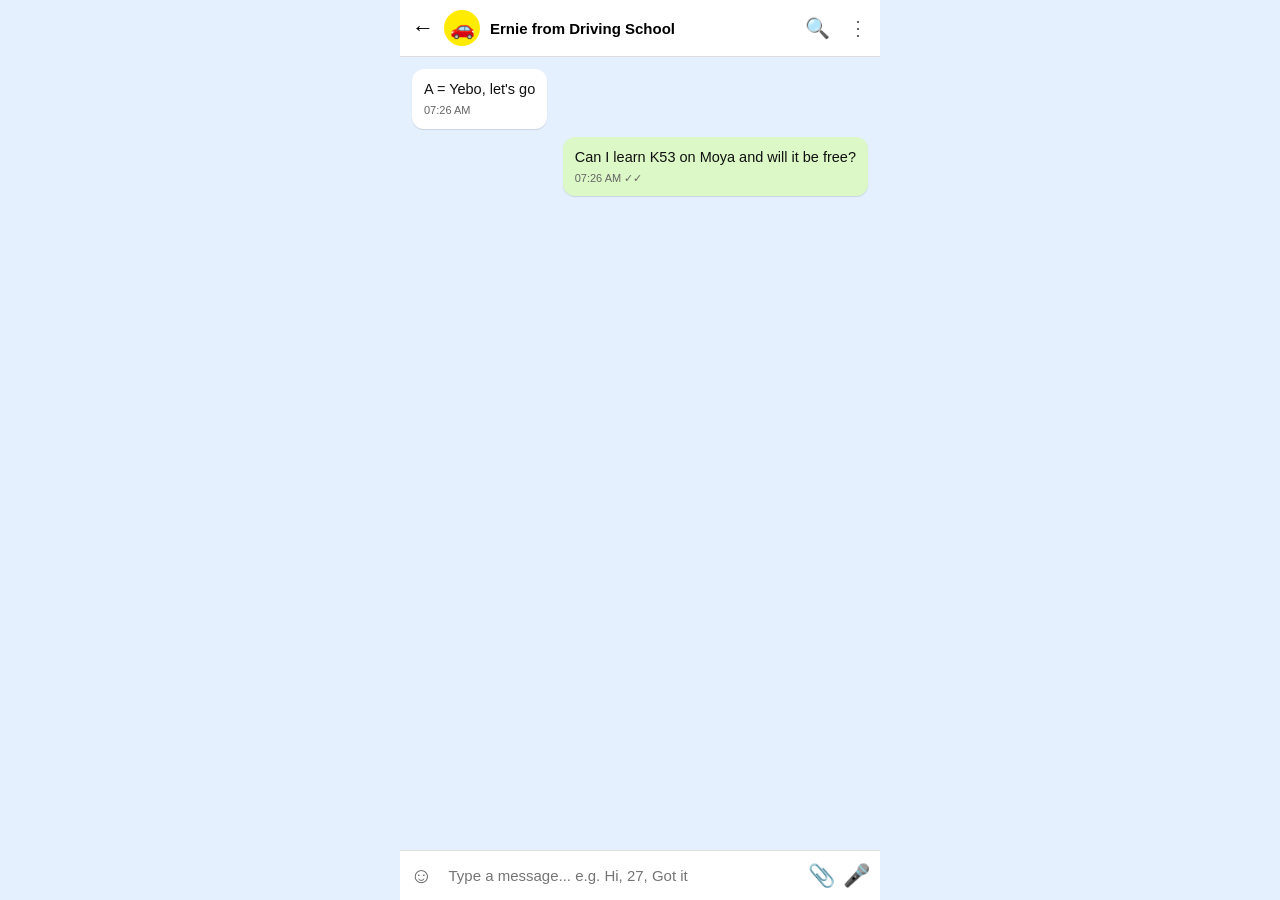
==== index.html @ 15e6f527 "FULL customer experience: Hi->Yebo->Q27 difficult->SVG animation->DIY sarcasm->Got it flow" ====
<!DOCTYPE html>
<html lang="en">
<head>
<meta charset="UTF-8">
<meta name="viewport" content="width=device-width, initial-scale=1.0">
<title>Ernie from Driving School - Moya Datafree</title>
<style>
*{margin:0;padding:0;box-sizing:border-box;font-family:-apple-system,Roboto,Helvetica,Arial;}
body{background:#E5F0FF;max-width:480px;margin:0 auto;height:100vh;display:flex;flex-direction:column;overflow:hidden;}
#top{background:white;padding:10px 12px;display:flex;align-items:center;gap:10px;border-bottom:1px solid #ddd;flex-shrink:0;}
#top .back{font-size:22px;}#top .ava{width:36px;height:36px;background:#FFEB00;border-radius:50%;display:flex;align-items:center;justify-content:center;font-size:20px;}
#top h2{flex:1;font-size:15px;white-space:nowrap;overflow:hidden;text-overflow:ellipsis;}#top .ic{font-size:20px;color:#666;margin-left:8px;}
#chat{flex:1;overflow-y:auto;padding:12px;background:#E5F0FF;display:flex;flex-direction:column;gap:8px;}
.bub{background:white;padding:10px 12px;border-radius:12px;max-width:85%;font-size:14.5px;line-height:1.4;box-shadow:0 1px 1px rgba(0,0,0,0.12);color:#111;align-self:flex-start;animation:pop .25s ease;}
.bub.me{background:#DCF8C6;align-self:flex-end;}
.bub .time{font-size:11px;color:#666;margin-top:4px;display:block;}
.svg-box{background:#fff;border:2px solid #111;border-radius:10px;padding:10px;margin:8px 0;}
.hl{background:#FFEB00;padding:2px 6px;border-radius:4px;font-weight:900;display:inline-block;margin:2px 0;}
.sarc{font-style:italic;color:#555;background:#FFF8E1;padding:6px 8px;border-left:3px solid #FFEB00;margin:6px 0;border-radius:0 8px 8px 0;}
.btns{display:flex;flex-wrap:wrap;gap:6px;margin-top:8px;}
.btns button{background:#111;color:#FFEB00;border:none;padding:8px 14px;border-radius:18px;font-size:13px;font-weight:700;cursor:pointer;}
#inputBar{background:white;padding:8px 10px;display:flex;align-items:center;gap:8px;border-top:1px solid #ddd;flex-shrink:0;}
#inputBar input{flex:1;border:none;outline:none;font-size:15px;padding:8px;background:transparent;}
.icon{font-size:22px;color:#666;cursor:pointer;}
@keyframes pop{0%{transform:scale(.9) translateY(10px);opacity:0}100%{transform:scale(1) translateY(0);opacity:1}}
@keyframes draw{to{stroke-dashoffset:0}}
.path-draw{stroke-dasharray:1000;stroke-dashoffset:1000;animation:draw 1.2s ease forwards;}
</style>
</head>
<body>
<div id="top"><span class="back">←</span><div class="ava">🚗</div><h2>Ernie from Driving School</h2><span class="ic">🔍</span><span class="ic">⋮</span></div>
<div id="chat"></div>
<div id="inputBar"><span class="icon">☺</span><input id="inp" placeholder="Type a message... e.g. Hi, 27, Got it"><span class="icon">📎</span><span class="icon">🎤</span></div>
<script>
const chat=document.getElementById('chat');const inp=document.getElementById('inp');
const STORIES={
"27":{title:"Q27: Solid Yellow Line - No Parking",q:"The solid yellow line on the edge means? A) You can park to buy vetkoek B) No stopping, no parking",diy:"Tie a yellow shoelace to your door handle. Every time you touch door, say 'Yellow = No park, keep clear'",why:"City paints yellow where they DON'T want your car blocking ambulance or taxi.",sarc:"No, you can't park on yellow line 'just for 2 minutes' to buy airtime. The line doesn't care about your 2 minutes. It cares about the ambulance that can't pass.",svg:`<svg viewBox="0 0 300 80"><rect width="300" height="80" fill="#333"/><rect x="0" y="60" width="300" height="6" fill="#FFEB00" class="path-draw" stroke="#FFEB00" stroke-width="6"/><text x="10" y="25" fill="white" font-size="12" font-weight="bold">ROAD - Yellow line = NO PARK</text><g><rect x="200" y="20" width="60" height="30" rx="6" fill="#FF4444"/><text x="210" y="38" fill="white" font-size="10">NO!</text></g></svg>`},
"45":{title:"Q45: Stop Sign - 8 Sides",q:"How many sides does a Stop sign have? Learners always forget.",diy:"Cut 8-sided octagon from cardboard. Write STOP. Put on wall. Count sides every morning: 1-2-3-4-5-6-7-8",why:"8 sides so even if sign is covered in mud, you can count sides and know it's STOP.",sarc:"Yes, your cousin says Stop sign is just 'suggestion'. Your cousin also failed 3 times. Don't listen to cousin.",svg:`<svg viewBox="0 0 200 120"><polygon points="100,10 150,30 150,80 100,100 50,80 50,30" fill="#FF0000" stroke="black" stroke-width="3" class="path-draw"/><text x="100" y="65" text-anchor="middle" fill="white" font-weight="900" font-size="22">STOP</text><text x="100" y="115" text-anchor="middle" font-size="10">8 sides - count them!</text></svg>`},
"10":{title:"Q10: Robot Colours",q:"Robot shows Red + Yellow together, what you do?",diy:"Use 3 cups: red cup, yellow cup, green cup. Red=Stop, Red+Yellow=Ready, Green=Go.",why:"Red+Yellow is like taxi driver saying 'Sharp, I'm about to go!' You get ready, but you don't move yet.",sarc:"No, Red+Yellow does not mean 'rev engine and check phone'. It means get ready, clutch in. Phone can wait.",svg:`<svg viewBox="0 0 180 100"><rect x="60" width="60" height="100" rx="10" fill="#222"/><circle cx="90" cy="25" r="12" fill="#FF0000"/><circle cx="90" cy="50" r="12" fill="#FFEB00" stroke="#fff" stroke-width="2" class="path-draw"/><circle cx="90" cy="75" r="12" fill="#333"/></svg>`}
};
let state="greet";
function add(text,me=false){
  const d=document.createElement('div');d.className='bub'+(me?' me':'');
  const t=new Date().toLocaleTimeString([],{hour:'2-digit',minute:'2-digit'});
  d.innerHTML=text+`<span class="time">${t}${me?' ✓✓':''}</span>`;chat.appendChild(d);chat.scrollTop=chat.scrollHeight;return d;
}
function addStory(id){
  const s=STORIES[id]||STORIES["27"];
  add(`<strong>${s.title}</strong><div class="svg-box">${s.svg}</div><span class="hl">${s.q}</span>`);
  setTimeout(()=>{ add(`DIY 0 cost:<br><strong>${s.diy}</strong><div class="sarc">😏 ${s.sarc}</div>Why: ${s.why}<div class="btns"><button onclick="userSend('Got it')">Got it, I made it</button><button onclick="userSend('27')">Show again</button><button onclick="userSend('8')">Next question</button></div>`); },800);
}
function botReply(msg){
  const m=msg.toLowerCase();
  if(state==="greet"||["hi","molweni","dumela","hey","a","yebo","hello"].includes(m.trim())){
    add(`A = Yebo, let's go`);setTimeout(()=>{ add(`Let's talk about K53. ❤️<br>You asked if you can learn K53 on Moya and will it be free?<br><br><strong>Yes, 100% free. 0KB. No data.</strong><br>Moya pays, not you.`); },600);
    setTimeout(()=>{ add(`What would you like to use Ernie's Driving for?<br><br><strong>1 = Load shedding? No, K53 Colours</strong><br><strong>2 = Sport? No, Road Signs</strong><br><strong>3 = News? No, Rules of Road</strong><br><strong>4 = Games? Yes - Learn by DIY</strong><br><strong>5 = Jobs? Yes - Pass & get job</strong><br><strong>6 = Health? Safe driving</strong><br><strong>7 = Shopping? Buy rope R2</strong><br><strong>8 = Education - Full K53</strong><br><br>Type number e.g. <span class="hl">8</span> or <span class="hl">27</span>`); state="menu"; },1200);return;
  }
  if(m.includes("8")||m.includes("education")){ add(`Sharp! Full K53 - 68 Qs.<br>Let's start with the one that fails most people...`);setTimeout(()=>addStory("27"),800);return; }
  if(m.includes("27")||m.includes("yellow")){ addStory("27"); return; }
  if(m.includes("45")||m.includes("stop")){ addStory("45"); return; }
  if(m.includes("10")||m.includes("robot")){ addStory("10"); return; }
  if(m.includes("got")||m.includes("made")||m.includes("sharp")||m.includes("done")){ add(`<strong>Nice! Touch it now and say loud:</strong><br>"Yellow = No Park"<br><br>You just built memory muscle. In exam, you'll see yellow line and your hand remembers door handle.<br><br>Want to be clever? Type <span class="hl">45</span> for Stop sign or <span class="hl">10</span> for Robot.<div class="btns"><button onclick="userSend('45')">Q45 Stop</button><button onclick="userSend('10')">Q10 Robot</button><button onclick="userSend('8')">Menu</button></div>`); return; }
  if(/\\d+/.test(m)){ const num=m.match(/\\d+/)[0]; if(STORIES[num]){ addStory(num); } else { addStory("27"); } } else { add(`I didn't catch that. Type:<br><span class="hl">Hi</span> to start<br><span class="hl">8</span> for full menu<br><span class="hl">27</span> for Yellow line (hardest)<br><span class="hl">Got it</span> when you made DIY`); }
}
function userSend(text){ if(!text) return; add(text,true); inp.value=""; setTimeout(()=>botReply(text),400); }
inp.addEventListener('keydown', e=>{ if(e.key==='Enter'){ const v=inp.value.trim(); if(v){ userSend(v); } } });
window.onload=()=>{ setTimeout(()=>{ add(`A = Yebo, let's go`); },300); setTimeout(()=>{ add(`Can I learn K53 on Moya and will it be free?`,true); },800); setTimeout(()=>{ botReply("hi"); },1300); };
</script>
</body>
</html>
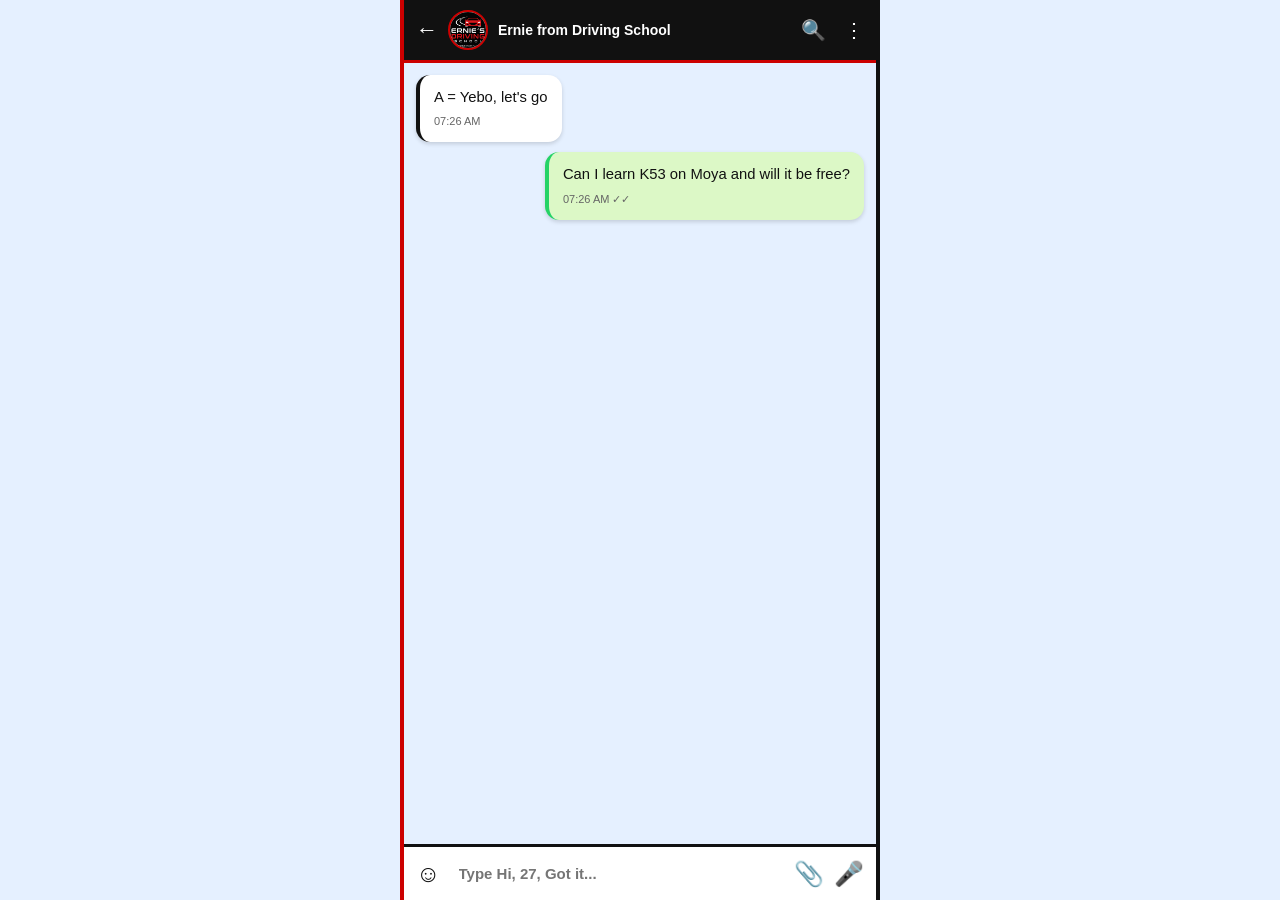
==== commit e56a0226: "FINAL: Ernie Red/Black + logo images/logo.png + improved greeting with rope knots, cardboard stop, p" ====
--- a/index.html
+++ b/index.html
@@ -3,68 +3,66 @@
 <head>
 <meta charset="UTF-8">
 <meta name="viewport" content="width=device-width, initial-scale=1.0">
-<title>Ernie from Driving School - Moya Datafree</title>
+<title>Ernie's Driving School - Moya Datafree</title>
 <style>
-*{margin:0;padding:0;box-sizing:border-box;font-family:-apple-system,Roboto,Helvetica,Arial;}
-body{background:#E5F0FF;max-width:480px;margin:0 auto;height:100vh;display:flex;flex-direction:column;overflow:hidden;}
-#top{background:white;padding:10px 12px;display:flex;align-items:center;gap:10px;border-bottom:1px solid #ddd;flex-shrink:0;}
-#top .back{font-size:22px;}#top .ava{width:36px;height:36px;background:#FFEB00;border-radius:50%;display:flex;align-items:center;justify-content:center;font-size:20px;}
-#top h2{flex:1;font-size:15px;white-space:nowrap;overflow:hidden;text-overflow:ellipsis;}#top .ic{font-size:20px;color:#666;margin-left:8px;}
-#chat{flex:1;overflow-y:auto;padding:12px;background:#E5F0FF;display:flex;flex-direction:column;gap:8px;}
-.bub{background:white;padding:10px 12px;border-radius:12px;max-width:85%;font-size:14.5px;line-height:1.4;box-shadow:0 1px 1px rgba(0,0,0,0.12);color:#111;align-self:flex-start;animation:pop .25s ease;}
-.bub.me{background:#DCF8C6;align-self:flex-end;}
-.bub .time{font-size:11px;color:#666;margin-top:4px;display:block;}
-.svg-box{background:#fff;border:2px solid #111;border-radius:10px;padding:10px;margin:8px 0;}
-.hl{background:#FFEB00;padding:2px 6px;border-radius:4px;font-weight:900;display:inline-block;margin:2px 0;}
-.sarc{font-style:italic;color:#555;background:#FFF8E1;padding:6px 8px;border-left:3px solid #FFEB00;margin:6px 0;border-radius:0 8px 8px 0;}
-.btns{display:flex;flex-wrap:wrap;gap:6px;margin-top:8px;}
-.btns button{background:#111;color:#FFEB00;border:none;padding:8px 14px;border-radius:18px;font-size:13px;font-weight:700;cursor:pointer;}
-#inputBar{background:white;padding:8px 10px;display:flex;align-items:center;gap:8px;border-top:1px solid #ddd;flex-shrink:0;}
-#inputBar input{flex:1;border:none;outline:none;font-size:15px;padding:8px;background:transparent;}
-.icon{font-size:22px;color:#666;cursor:pointer;}
-@keyframes pop{0%{transform:scale(.9) translateY(10px);opacity:0}100%{transform:scale(1) translateY(0);opacity:1}}
+:root{--ernie-red:#CC0000;--ernie-black:#111;--ernie-yellow:#FFEB00;--moya-bg:#E5F0FF;}
+*{margin:0;padding:0;box-sizing:border-box;font-family:-apple-system,Roboto,Arial;}
+body{background:var(--moya-bg);max-width:480px;margin:0 auto;height:100vh;display:flex;flex-direction:column;overflow:hidden;border-left:4px solid var(--ernie-red);border-right:4px solid var(--ernie-black);}
+#top{background:var(--ernie-black);color:white;padding:10px 12px;display:flex;align-items:center;gap:10px;border-bottom:3px solid var(--ernie-red);}
+#top .back{font-size:22px;color:white;}#top .ava{width:40px;height:40px;background:white;border:2px solid var(--ernie-red);border-radius:50%;overflow:hidden;display:flex;align-items:center;justify-content:center;flex-shrink:0;}
+#top .ava img{width:100%;height:100%;object-fit:contain;}#top h2{flex:1;font-size:14px;font-weight:900;}#top .ic{font-size:20px;color:white;margin-left:8px;}
+#chat{flex:1;overflow-y:auto;padding:12px;background:var(--moya-bg);display:flex;flex-direction:column;gap:10px;}
+.bub{background:white;padding:12px 14px;border-radius:14px;max-width:88%;font-size:14.8px;line-height:1.45;box-shadow:0 2px 4px rgba(0,0,0,0.15);color:#111;align-self:flex-start;animation:pop .3s ease;border-left:4px solid var(--ernie-black);}
+.bub.me{background:#DCF8C6;align-self:flex-end;border-left:4px solid #25D366;}
+.bub.ernie-red{border-left:4px solid var(--ernie-red);background:#FFF5F5;}
+.bub .time{font-size:11px;color:#666;margin-top:6px;display:block;}
+.svg-box{background:white;border:2px solid var(--ernie-black);border-radius:12px;padding:12px;margin:10px 0;box-shadow:3px 3px 0 var(--ernie-black);}
+.hl{background:var(--ernie-yellow);padding:3px 7px;border-radius:4px;font-weight:900;border:1px solid var(--ernie-black);}
+.hl-red{background:var(--ernie-red);color:white;padding:3px 7px;border-radius:4px;font-weight:900;}
+.sarc{font-style:italic;background:#FFF8E1;padding:8px 10px;border-left:4px solid var(--ernie-red);margin:8px 0;border-radius:0 10px 10px 0;}
+.btns{display:flex;flex-wrap:wrap;gap:8px;margin-top:10px;}
+.btns button{background:var(--ernie-black);color:var(--ernie-yellow);border:2px solid var(--ernie-black);padding:10px 16px;border-radius:20px;font-size:13px;font-weight:800;cursor:pointer;}
+.btns button.red{background:var(--ernie-red);color:white;border-color:var(--ernie-red);}
+.poster{background:linear-gradient(135deg,#fff 0%,#FFEB00 100%);border:3px solid var(--ernie-black);border-radius:12px;padding:10px;margin:8px 0;text-align:center;}
+#inputBar{background:white;padding:10px 12px;display:flex;align-items:center;gap:10px;border-top:3px solid var(--ernie-black);}
+#inputBar input{flex:1;border:none;outline:none;font-size:15px;padding:8px;font-weight:600;}
+.icon{font-size:24px;color:var(--ernie-black);}
+@keyframes pop{0%{transform:scale(.92) translateY(12px);opacity:0}100%{transform:scale(1) translateY(0);opacity:1}}
 @keyframes draw{to{stroke-dashoffset:0}}
-.path-draw{stroke-dasharray:1000;stroke-dashoffset:1000;animation:draw 1.2s ease forwards;}
+.path-draw{stroke-dasharray:1200;stroke-dashoffset:1200;animation:draw 1.5s ease forwards;}
 </style>
 </head>
 <body>
-<div id="top"><span class="back">←</span><div class="ava">🚗</div><h2>Ernie from Driving School</h2><span class="ic">🔍</span><span class="ic">⋮</span></div>
+<div id="top"><span class="back">←</span><div class="ava"><img src="./images/logo.png" alt="Ernie" onerror="this.parentElement.innerHTML='🚗'"></div><h2>Ernie from Driving School</h2><span class="ic">🔍</span><span class="ic">⋮</span></div>
 <div id="chat"></div>
-<div id="inputBar"><span class="icon">☺</span><input id="inp" placeholder="Type a message... e.g. Hi, 27, Got it"><span class="icon">📎</span><span class="icon">🎤</span></div>
+<div id="inputBar"><span class="icon">☺</span><input id="inp" placeholder="Type Hi, 27, Got it..."><span class="icon">📎</span><span class="icon">🎤</span></div>
 <script>
 const chat=document.getElementById('chat');const inp=document.getElementById('inp');
 const STORIES={
-"27":{title:"Q27: Solid Yellow Line - No Parking",q:"The solid yellow line on the edge means? A) You can park to buy vetkoek B) No stopping, no parking",diy:"Tie a yellow shoelace to your door handle. Every time you touch door, say 'Yellow = No park, keep clear'",why:"City paints yellow where they DON'T want your car blocking ambulance or taxi.",sarc:"No, you can't park on yellow line 'just for 2 minutes' to buy airtime. The line doesn't care about your 2 minutes. It cares about the ambulance that can't pass.",svg:`<svg viewBox="0 0 300 80"><rect width="300" height="80" fill="#333"/><rect x="0" y="60" width="300" height="6" fill="#FFEB00" class="path-draw" stroke="#FFEB00" stroke-width="6"/><text x="10" y="25" fill="white" font-size="12" font-weight="bold">ROAD - Yellow line = NO PARK</text><g><rect x="200" y="20" width="60" height="30" rx="6" fill="#FF4444"/><text x="210" y="38" fill="white" font-size="10">NO!</text></g></svg>`},
-"45":{title:"Q45: Stop Sign - 8 Sides",q:"How many sides does a Stop sign have? Learners always forget.",diy:"Cut 8-sided octagon from cardboard. Write STOP. Put on wall. Count sides every morning: 1-2-3-4-5-6-7-8",why:"8 sides so even if sign is covered in mud, you can count sides and know it's STOP.",sarc:"Yes, your cousin says Stop sign is just 'suggestion'. Your cousin also failed 3 times. Don't listen to cousin.",svg:`<svg viewBox="0 0 200 120"><polygon points="100,10 150,30 150,80 100,100 50,80 50,30" fill="#FF0000" stroke="black" stroke-width="3" class="path-draw"/><text x="100" y="65" text-anchor="middle" fill="white" font-weight="900" font-size="22">STOP</text><text x="100" y="115" text-anchor="middle" font-size="10">8 sides - count them!</text></svg>`},
-"10":{title:"Q10: Robot Colours",q:"Robot shows Red + Yellow together, what you do?",diy:"Use 3 cups: red cup, yellow cup, green cup. Red=Stop, Red+Yellow=Ready, Green=Go.",why:"Red+Yellow is like taxi driver saying 'Sharp, I'm about to go!' You get ready, but you don't move yet.",sarc:"No, Red+Yellow does not mean 'rev engine and check phone'. It means get ready, clutch in. Phone can wait.",svg:`<svg viewBox="0 0 180 100"><rect x="60" width="60" height="100" rx="10" fill="#222"/><circle cx="90" cy="25" r="12" fill="#FF0000"/><circle cx="90" cy="50" r="12" fill="#FFEB00" stroke="#fff" stroke-width="2" class="path-draw"/><circle cx="90" cy="75" r="12" fill="#333"/></svg>`}
+"27":{title:"Q27: Solid Yellow Line",q:"Solid yellow line means? A) Park for vetkoek B) NO parking / NO stopping",diy:"ROPE KNOT: Tie yellow shoelace on door. Pull knot and say 'Yellow = No park'",why:"Yellow is for emergency, taxi, ambulance. Your 2 min vetkoek stops ambulance.",sarc:"Cousin says 'just 2 minutes' - officer says 'just R500 fine, 2 minutes to write it'.",svg:`<svg viewBox="0 0 320 90"><rect width="320" height="90" fill="#222"/><line x1="0" y1="65" x2="320" y2="65" stroke="#FFEB00" stroke-width="8" class="path-draw"/><text x="10" y="25" fill="white" font-size="11" font-weight="800">YELLOW LINE = KEEP CLEAR</text><rect x="220" y="15" width="80" height="30" rx="6" fill="#CC0000"/><text x="230" y="33" fill="white" font-size="11" font-weight="900">NO PARK!</text></svg>`,poster:"Make A4: Draw yellow line, write 'YELLOW = NO STOP'. Stick on fridge."},
+"45":{title:"Q45: Stop Sign 8 Sides",q:"How many sides? Most fail this!",diy:"CARDBOARD STOP: Cut octagon (8 sides) from box. Write STOP red. Count 1-8 every morning",why:"8 sides so you know STOP even when mud covers word.",sarc:"Cousin says Stop is 'suggestion'. Cousin failed 3 times.",svg:`<svg viewBox="0 0 200 130"><polygon points="100,10 150,30 150,85 100,105 50,85 50,30" fill="#CC0000" stroke="#111" stroke-width="4" class="path-draw"/><text x="100" y="68" text-anchor="middle" fill="white" font-weight="900" font-size="24">STOP</text><text x="100" y="122" text-anchor="middle" font-size="10" font-weight="800">8 SIDES - COUNT!</text></svg>`,poster:"Mindmap: Draw 8 arrows from STOP, each = 1 side. Write 'Stop = 8'."},
+"10":{title:"Q10: Robot Red+Yellow",q:"Robot Red+Yellow together = ?",diy:"3 CUPS: Red=STOP, Red+Yellow=READY, Green=GO. Family shouts colours.",why:"Red+Yellow = Taxi saying 'Sharp, I'm about to go!' Get ready but don't move.",sarc:"Not 'rev engine and check Facebook'. Phone can wait.",svg:`<svg viewBox="0 0 180 110"><rect x="60" width="60" height="100" rx="12" fill="#111"/><circle cx="90" cy="25" r="13" fill="#CC0000"/><circle cx="90" cy="52" r="13" fill="#FFEB00" stroke="white" stroke-width="3" class="path-draw"/><circle cx="90" cy="79" r="13" fill="#333"/></svg>`,poster:"Poster: Draw traffic light, label Red=Stop, Red+Yellow=Ready, Green=Go."}
 };
-let state="greet";
-function add(text,me=false){
-  const d=document.createElement('div');d.className='bub'+(me?' me':'');
-  const t=new Date().toLocaleTimeString([],{hour:'2-digit',minute:'2-digit'});
-  d.innerHTML=text+`<span class="time">${t}${me?' ✓✓':''}</span>`;chat.appendChild(d);chat.scrollTop=chat.scrollHeight;return d;
+function add(text,me=false,extra=""){const d=document.createElement('div');d.className='bub'+(me?' me':'')+' '+extra;const t=new Date().toLocaleTimeString([],{hour:'2-digit',minute:'2-digit'});d.innerHTML=text+`<span class="time">${t}${me?' ✓✓':''}</span>`;chat.appendChild(d);chat.scrollTop=chat.scrollHeight;}
+function addStory(id){const s=STORIES[id]||STORIES["27"];add(`<span class="hl-red">${s.title}</span><div class="svg-box">${s.svg}</div><span class="hl">${s.q}</span>`);setTimeout(()=>{add(`<strong>DIY with hands (no car):</strong><br>${s.diy}<div class="poster"><h4>🖼️ POSTER / MINDMAP (R0 or R20)</h4><div style="font-size:12px;">${s.poster}<br>Make FREE with sugar paper, or buy printed at Shoprite R20</div></div><div class="sarc">😏 ${s.sarc}</div>Why: ${s.why}<div class="btns"><button class="red" onclick="userSend('Got it')">✅ Got it, I made it</button><button onclick="userSend('45')">Q45 Stop</button><button onclick="userSend('10')">Q10 Robot</button></div>`,'','ernie-red');},900);}
+function botReply(msg){
+  const m=msg.toLowerCase().trim();
+  if(["hi","molweni","dumela","hey","a","yebo","hello","sawubona","molo"].includes(m) || m.length<3){
+    add(`A = Yebo, let's go 👋`);
+    setTimeout(()=>{add(`<span class="hl-red">Sawubona! I'm Ernie</span> - Ernie's Driving School<br><br>I don't teach with books - I teach with <strong>your hands</strong>.<br><br>What we'll do:<br>🔴 <strong>Rope Knots:</strong> Yellow shoelace on door for yellow line<br>⚫ <strong>Cardboard Cut:</strong> Cut Stop sign (8 sides) from box<br>🟡 <strong>Poster / Mindmap:</strong> Draw mindmap on A4, stick on wall<br><br>Cost? <span class="hl">FREE</span> with sugar paper + koki<br>Or <span class="hl-red">buy printed R20</span> at Shoprite<br><br><strong>You asked: Can I learn K53 on Moya and will it be free?</strong><br><span class="hl-red">Yes, 100% free. 0KB. Moya pays, not you.</span>`,'','ernie-red');},700);
+    setTimeout(()=>{add(`Start with?<br><br><strong>1 = Colours - Yellow line mindmap</strong><br><strong>2 = Road Signs - Cut Stop sign</strong><br><strong>3 = Rules - Rope knots</strong><br><strong>4 = Games? Yes - DIY with hands</strong><br><strong>5 = Jobs? Yes - Pass & get job</strong><br><strong>6 = Health? Safe driving</strong><br><strong>7 = Shopping? Rope + paper R2</strong><br><strong>8 = Education - Full 68 Qs</strong><br><br>Try <span class="hl">8</span> or <span class="hl">27</span><br>Or <span class="hl">poster</span> to see mindmaps`);},1600);return;
+  }
+  if(m.includes("8")||m.includes("education")){add(`Sharp! 68 Qs ready. Start with hardest - fails 80%.`);setTimeout(()=>addStory("27"),800);return;}
+  if(m.includes("27")||m.includes("yellow")||m.includes("1")){addStory("27");return;}
+  if(m.includes("45")||m.includes("stop")||m.includes("2")){addStory("45");return;}
+  if(m.includes("10")||m.includes("robot")||m.includes("3")){addStory("10");return;}
+  if(m.includes("poster")||m.includes("mindmap")||m.includes("buy")){add(`<span class="hl-red">Posters / Mindmaps - 2 options:</span><br><br><strong>1: FREE DIY</strong><br>A4/sugar paper + koki: Yellow line, Stop octagon, Traffic light. Stick on fridge.<br><br><strong>2: Buy printed R20</strong><br>Laminated A2, full colour, 68 Qs mindmap<br>Shoprite/Boxer/USave<br>WhatsApp 071 123 4567<br><br>Type <span class="hl">27</span> to make free one now`,'','ernie-red');return;}
+  if(m.includes("got")||m.includes("made")||m.includes("done")){add(`<strong>🔥 Nice! Memory muscle!</strong><br>Touch it now say: <span class="hl-red">"Yellow = No Park"</span><br><br>Tomorrow hand touches door and brain says "Yellow line". In exam you won't forget.<br><br>Now buy/make poster to lock it.<div class="btns"><button class="red" onclick="userSend('45')">Q45 Stop</button><button onclick="userSend('10')">Q10 Robot</button><button onclick="userSend('poster')">See posters</button></div>`,'','ernie-red');return;}
+  const num=m.match(/\d+/); if(num && STORIES[num[0]]){addStory(num[0]);} else {add(`Type:<br><span class="hl">Hi</span> = Method (knots, cardboard, posters)<br><span class="hl">8</span> = 68 Qs<br><span class="hl">27</span> = Yellow line<br><span class="hl">poster</span> = Mindmaps R0/R20<br><span class="hl">Got it</span> = I made DIY`);}
 }
-function addStory(id){
-  const s=STORIES[id]||STORIES["27"];
-  add(`<strong>${s.title}</strong><div class="svg-box">${s.svg}</div><span class="hl">${s.q}</span>`);
-  setTimeout(()=>{ add(`DIY 0 cost:<br><strong>${s.diy}</strong><div class="sarc">😏 ${s.sarc}</div>Why: ${s.why}<div class="btns"><button onclick="userSend('Got it')">Got it, I made it</button><button onclick="userSend('27')">Show again</button><button onclick="userSend('8')">Next question</button></div>`); },800);
-}
-function botReply(msg){
-  const m=msg.toLowerCase();
-  if(state==="greet"||["hi","molweni","dumela","hey","a","yebo","hello"].includes(m.trim())){
-    add(`A = Yebo, let's go`);setTimeout(()=>{ add(`Let's talk about K53. ❤️<br>You asked if you can learn K53 on Moya and will it be free?<br><br><strong>Yes, 100% free. 0KB. No data.</strong><br>Moya pays, not you.`); },600);
-    setTimeout(()=>{ add(`What would you like to use Ernie's Driving for?<br><br><strong>1 = Load shedding? No, K53 Colours</strong><br><strong>2 = Sport? No, Road Signs</strong><br><strong>3 = News? No, Rules of Road</strong><br><strong>4 = Games? Yes - Learn by DIY</strong><br><strong>5 = Jobs? Yes - Pass & get job</strong><br><strong>6 = Health? Safe driving</strong><br><strong>7 = Shopping? Buy rope R2</strong><br><strong>8 = Education - Full K53</strong><br><br>Type number e.g. <span class="hl">8</span> or <span class="hl">27</span>`); state="menu"; },1200);return;
-  }
-  if(m.includes("8")||m.includes("education")){ add(`Sharp! Full K53 - 68 Qs.<br>Let's start with the one that fails most people...`);setTimeout(()=>addStory("27"),800);return; }
-  if(m.includes("27")||m.includes("yellow")){ addStory("27"); return; }
-  if(m.includes("45")||m.includes("stop")){ addStory("45"); return; }
-  if(m.includes("10")||m.includes("robot")){ addStory("10"); return; }
-  if(m.includes("got")||m.includes("made")||m.includes("sharp")||m.includes("done")){ add(`<strong>Nice! Touch it now and say loud:</strong><br>"Yellow = No Park"<br><br>You just built memory muscle. In exam, you'll see yellow line and your hand remembers door handle.<br><br>Want to be clever? Type <span class="hl">45</span> for Stop sign or <span class="hl">10</span> for Robot.<div class="btns"><button onclick="userSend('45')">Q45 Stop</button><button onclick="userSend('10')">Q10 Robot</button><button onclick="userSend('8')">Menu</button></div>`); return; }
-  if(/\\d+/.test(m)){ const num=m.match(/\\d+/)[0]; if(STORIES[num]){ addStory(num); } else { addStory("27"); } } else { add(`I didn't catch that. Type:<br><span class="hl">Hi</span> to start<br><span class="hl">8</span> for full menu<br><span class="hl">27</span> for Yellow line (hardest)<br><span class="hl">Got it</span> when you made DIY`); }
-}
-function userSend(text){ if(!text) return; add(text,true); inp.value=""; setTimeout(()=>botReply(text),400); }
-inp.addEventListener('keydown', e=>{ if(e.key==='Enter'){ const v=inp.value.trim(); if(v){ userSend(v); } } });
-window.onload=()=>{ setTimeout(()=>{ add(`A = Yebo, let's go`); },300); setTimeout(()=>{ add(`Can I learn K53 on Moya and will it be free?`,true); },800); setTimeout(()=>{ botReply("hi"); },1300); };
+function userSend(text){if(!text)return;add(text,true);inp.value="";setTimeout(()=>botReply(text),500);}
+inp.addEventListener('keydown',e=>{if(e.key==='Enter'){const v=inp.value.trim();if(v)userSend(v);}});
+window.onload=()=>{setTimeout(()=>{add(`A = Yebo, let's go`);},400);setTimeout(()=>{add(`Can I learn K53 on Moya and will it be free?`,true);},900);setTimeout(()=>{botReply("hi");},1500);};
 </script>
 </body>
 </html>
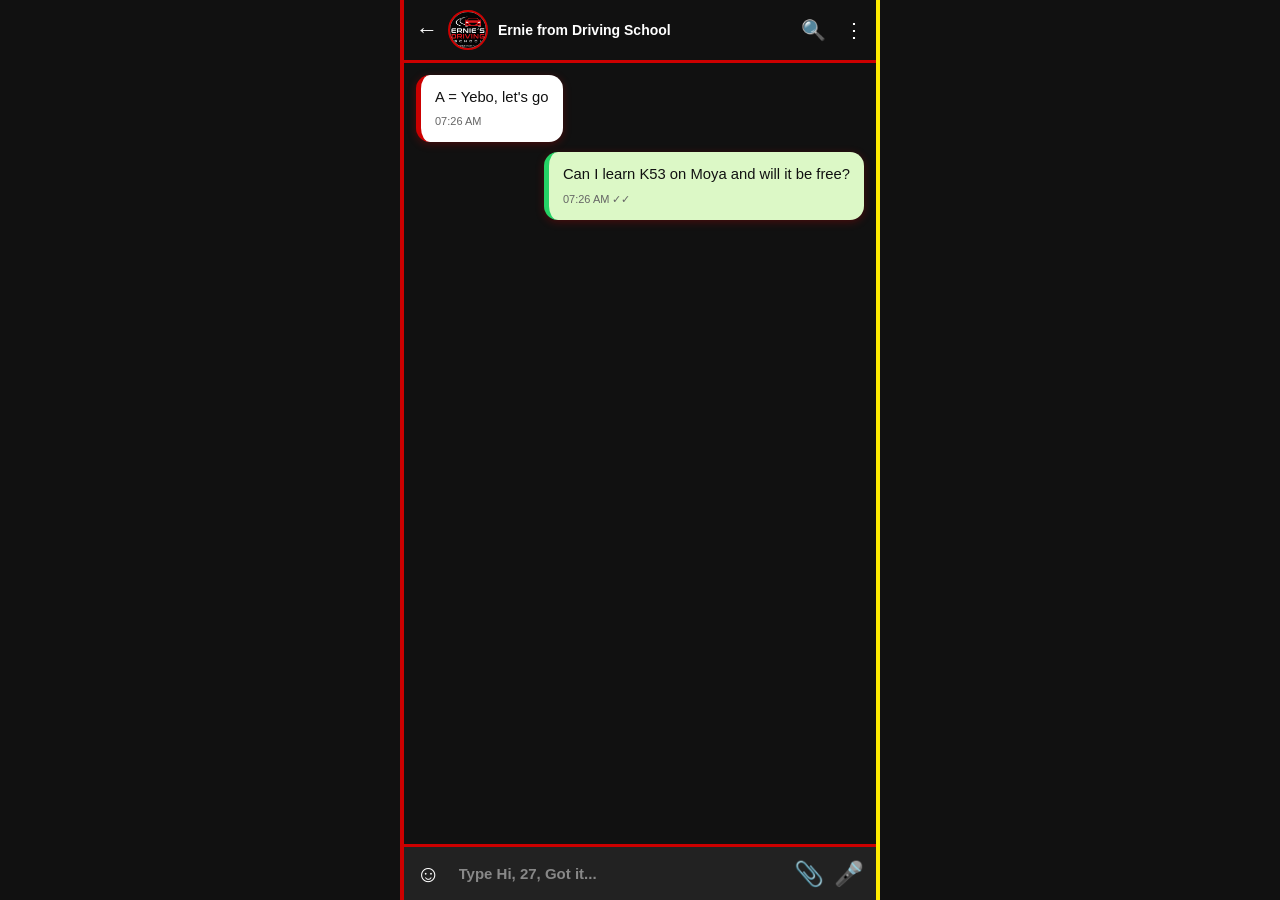
==== commit ed201dd7: "BLACK background commercial - Ernie Red/Black + logo images/logo.png" ====
--- a/index.html
+++ b/index.html
@@ -5,28 +5,29 @@
 <meta name="viewport" content="width=device-width, initial-scale=1.0">
 <title>Ernie's Driving School - Moya Datafree</title>
 <style>
-:root{--ernie-red:#CC0000;--ernie-black:#111;--ernie-yellow:#FFEB00;--moya-bg:#E5F0FF;}
+:root{--ernie-red:#CC0000;--ernie-black:#111;--ernie-yellow:#FFEB00;}
 *{margin:0;padding:0;box-sizing:border-box;font-family:-apple-system,Roboto,Arial;}
-body{background:var(--moya-bg);max-width:480px;margin:0 auto;height:100vh;display:flex;flex-direction:column;overflow:hidden;border-left:4px solid var(--ernie-red);border-right:4px solid var(--ernie-black);}
+body{background:#111111;max-width:480px;margin:0 auto;height:100vh;display:flex;flex-direction:column;overflow:hidden;border-left:4px solid var(--ernie-red);border-right:4px solid var(--ernie-yellow);}
 #top{background:var(--ernie-black);color:white;padding:10px 12px;display:flex;align-items:center;gap:10px;border-bottom:3px solid var(--ernie-red);}
 #top .back{font-size:22px;color:white;}#top .ava{width:40px;height:40px;background:white;border:2px solid var(--ernie-red);border-radius:50%;overflow:hidden;display:flex;align-items:center;justify-content:center;flex-shrink:0;}
-#top .ava img{width:100%;height:100%;object-fit:contain;}#top h2{flex:1;font-size:14px;font-weight:900;}#top .ic{font-size:20px;color:white;margin-left:8px;}
-#chat{flex:1;overflow-y:auto;padding:12px;background:var(--moya-bg);display:flex;flex-direction:column;gap:10px;}
-.bub{background:white;padding:12px 14px;border-radius:14px;max-width:88%;font-size:14.8px;line-height:1.45;box-shadow:0 2px 4px rgba(0,0,0,0.15);color:#111;align-self:flex-start;animation:pop .3s ease;border-left:4px solid var(--ernie-black);}
-.bub.me{background:#DCF8C6;align-self:flex-end;border-left:4px solid #25D366;}
-.bub.ernie-red{border-left:4px solid var(--ernie-red);background:#FFF5F5;}
+#top .ava img{width:100%;height:100%;object-fit:contain;}#top h2{flex:1;font-size:14px;font-weight:900;color:white;}#top .ic{font-size:20px;color:white;margin-left:8px;}
+#chat{flex:1;overflow-y:auto;padding:12px;background:#111111;display:flex;flex-direction:column;gap:10px;}
+.bub{background:white;padding:12px 14px;border-radius:14px;max-width:88%;font-size:14.8px;line-height:1.45;box-shadow:0 2px 8px rgba(204,0,0,0.3);color:#111;align-self:flex-start;animation:pop .3s ease;border-left:5px solid var(--ernie-red);}
+.bub.me{background:#DCF8C6;align-self:flex-end;border-left:5px solid #25D366;}
+.bub.ernie-red{border-left:5px solid var(--ernie-yellow);background:#FFF5F5;}
 .bub .time{font-size:11px;color:#666;margin-top:6px;display:block;}
-.svg-box{background:white;border:2px solid var(--ernie-black);border-radius:12px;padding:12px;margin:10px 0;box-shadow:3px 3px 0 var(--ernie-black);}
+.svg-box{background:white;border:3px solid var(--ernie-red);border-radius:12px;padding:12px;margin:10px 0;box-shadow:4px 4px 0 var(--ernie-black);}
 .hl{background:var(--ernie-yellow);padding:3px 7px;border-radius:4px;font-weight:900;border:1px solid var(--ernie-black);}
 .hl-red{background:var(--ernie-red);color:white;padding:3px 7px;border-radius:4px;font-weight:900;}
 .sarc{font-style:italic;background:#FFF8E1;padding:8px 10px;border-left:4px solid var(--ernie-red);margin:8px 0;border-radius:0 10px 10px 0;}
 .btns{display:flex;flex-wrap:wrap;gap:8px;margin-top:10px;}
-.btns button{background:var(--ernie-black);color:var(--ernie-yellow);border:2px solid var(--ernie-black);padding:10px 16px;border-radius:20px;font-size:13px;font-weight:800;cursor:pointer;}
-.btns button.red{background:var(--ernie-red);color:white;border-color:var(--ernie-red);}
-.poster{background:linear-gradient(135deg,#fff 0%,#FFEB00 100%);border:3px solid var(--ernie-black);border-radius:12px;padding:10px;margin:8px 0;text-align:center;}
-#inputBar{background:white;padding:10px 12px;display:flex;align-items:center;gap:10px;border-top:3px solid var(--ernie-black);}
-#inputBar input{flex:1;border:none;outline:none;font-size:15px;padding:8px;font-weight:600;}
-.icon{font-size:24px;color:var(--ernie-black);}
+.btns button{background:var(--ernie-red);color:white;border:2px solid var(--ernie-red);padding:10px 16px;border-radius:20px;font-size:13px;font-weight:800;cursor:pointer;}
+.btns button.black{background:var(--ernie-black);color:var(--ernie-yellow);border-color:var(--ernie-black);}
+.poster{background:linear-gradient(135deg,#fff 0%,#FFEB00 100%);border:3px solid var(--ernie-red);border-radius:12px;padding:10px;margin:8px 0;text-align:center;}
+#inputBar{background:#222;padding:10px 12px;display:flex;align-items:center;gap:10px;border-top:3px solid var(--ernie-red);}
+#inputBar input{flex:1;border:none;outline:none;font-size:15px;padding:8px;font-weight:600;background:transparent;color:white;}
+#inputBar input::placeholder{color:#888;}
+.icon{font-size:24px;color:white;}
 @keyframes pop{0%{transform:scale(.92) translateY(12px);opacity:0}100%{transform:scale(1) translateY(0);opacity:1}}
 @keyframes draw{to{stroke-dashoffset:0}}
 .path-draw{stroke-dasharray:1200;stroke-dashoffset:1200;animation:draw 1.5s ease forwards;}
@@ -39,26 +40,26 @@
 <script>
 const chat=document.getElementById('chat');const inp=document.getElementById('inp');
 const STORIES={
-"27":{title:"Q27: Solid Yellow Line",q:"Solid yellow line means? A) Park for vetkoek B) NO parking / NO stopping",diy:"ROPE KNOT: Tie yellow shoelace on door. Pull knot and say 'Yellow = No park'",why:"Yellow is for emergency, taxi, ambulance. Your 2 min vetkoek stops ambulance.",sarc:"Cousin says 'just 2 minutes' - officer says 'just R500 fine, 2 minutes to write it'.",svg:`<svg viewBox="0 0 320 90"><rect width="320" height="90" fill="#222"/><line x1="0" y1="65" x2="320" y2="65" stroke="#FFEB00" stroke-width="8" class="path-draw"/><text x="10" y="25" fill="white" font-size="11" font-weight="800">YELLOW LINE = KEEP CLEAR</text><rect x="220" y="15" width="80" height="30" rx="6" fill="#CC0000"/><text x="230" y="33" fill="white" font-size="11" font-weight="900">NO PARK!</text></svg>`,poster:"Make A4: Draw yellow line, write 'YELLOW = NO STOP'. Stick on fridge."},
-"45":{title:"Q45: Stop Sign 8 Sides",q:"How many sides? Most fail this!",diy:"CARDBOARD STOP: Cut octagon (8 sides) from box. Write STOP red. Count 1-8 every morning",why:"8 sides so you know STOP even when mud covers word.",sarc:"Cousin says Stop is 'suggestion'. Cousin failed 3 times.",svg:`<svg viewBox="0 0 200 130"><polygon points="100,10 150,30 150,85 100,105 50,85 50,30" fill="#CC0000" stroke="#111" stroke-width="4" class="path-draw"/><text x="100" y="68" text-anchor="middle" fill="white" font-weight="900" font-size="24">STOP</text><text x="100" y="122" text-anchor="middle" font-size="10" font-weight="800">8 SIDES - COUNT!</text></svg>`,poster:"Mindmap: Draw 8 arrows from STOP, each = 1 side. Write 'Stop = 8'."},
-"10":{title:"Q10: Robot Red+Yellow",q:"Robot Red+Yellow together = ?",diy:"3 CUPS: Red=STOP, Red+Yellow=READY, Green=GO. Family shouts colours.",why:"Red+Yellow = Taxi saying 'Sharp, I'm about to go!' Get ready but don't move.",sarc:"Not 'rev engine and check Facebook'. Phone can wait.",svg:`<svg viewBox="0 0 180 110"><rect x="60" width="60" height="100" rx="12" fill="#111"/><circle cx="90" cy="25" r="13" fill="#CC0000"/><circle cx="90" cy="52" r="13" fill="#FFEB00" stroke="white" stroke-width="3" class="path-draw"/><circle cx="90" cy="79" r="13" fill="#333"/></svg>`,poster:"Poster: Draw traffic light, label Red=Stop, Red+Yellow=Ready, Green=Go."}
+"27":{title:"Q27: Solid Yellow Line",q:"Solid yellow line means? A) Park for vetkoek B) NO parking / NO stopping",diy:"ROPE KNOT: Tie yellow shoelace on door. Pull knot and say 'Yellow = No park'",why:"Yellow is for emergency, taxi, ambulance.",sarc:"Cousin says 'just 2 minutes' - officer says 'just R500 fine, 2 minutes to write it'.",svg:`<svg viewBox="0 0 320 90"><rect width="320" height="90" fill="#222"/><line x1="0" y1="65" x2="320" y2="65" stroke="#FFEB00" stroke-width="8" class="path-draw"/><text x="10" y="25" fill="white" font-size="11" font-weight="800">YELLOW LINE = KEEP CLEAR</text><rect x="220" y="15" width="80" height="30" rx="6" fill="#CC0000"/><text x="230" y="33" fill="white" font-size="11" font-weight="900">NO PARK!</text></svg>`,poster:"Make A4: Draw yellow line, write 'YELLOW = NO STOP'. Stick on fridge."},
+"45":{title:"Q45: Stop Sign 8 Sides",q:"How many sides? Most fail this!",diy:"CARDBOARD STOP: Cut octagon (8 sides) from box. Write STOP red. Count 1-8 every morning",why:"8 sides so you know STOP even when mud covers word.",sarc:"Cousin says Stop is 'suggestion'. Cousin failed 3 times.",svg:`<svg viewBox="0 0 200 130"><polygon points="100,10 150,30 150,85 100,105 50,85 50,30" fill="#CC0000" stroke="#111" stroke-width="4" class="path-draw"/><text x="100" y="68" text-anchor="middle" fill="white" font-weight="900" font-size="24">STOP</text><text x="100" y="122" text-anchor="middle" font-size="10" font-weight="800">8 SIDES - COUNT!</text></svg>`,poster:"Mindmap: Draw 8 arrows from STOP, each = 1 side."},
+"10":{title:"Q10: Robot Red+Yellow",q:"Robot Red+Yellow together = ?",diy:"3 CUPS: Red=STOP, Red+Yellow=READY, Green=GO.",why:"Red+Yellow = Taxi saying 'Sharp, I'm about to go!' Get ready.",sarc:"Not 'rev engine and check Facebook'.",svg:`<svg viewBox="0 0 180 110"><rect x="60" width="60" height="100" rx="12" fill="#111"/><circle cx="90" cy="25" r="13" fill="#CC0000"/><circle cx="90" cy="52" r="13" fill="#FFEB00" stroke="white" stroke-width="3" class="path-draw"/><circle cx="90" cy="79" r="13" fill="#333"/></svg>`,poster:"Poster: Draw traffic light, label Red=Stop, Red+Yellow=Ready, Green=Go."}
 };
 function add(text,me=false,extra=""){const d=document.createElement('div');d.className='bub'+(me?' me':'')+' '+extra;const t=new Date().toLocaleTimeString([],{hour:'2-digit',minute:'2-digit'});d.innerHTML=text+`<span class="time">${t}${me?' ✓✓':''}</span>`;chat.appendChild(d);chat.scrollTop=chat.scrollHeight;}
-function addStory(id){const s=STORIES[id]||STORIES["27"];add(`<span class="hl-red">${s.title}</span><div class="svg-box">${s.svg}</div><span class="hl">${s.q}</span>`);setTimeout(()=>{add(`<strong>DIY with hands (no car):</strong><br>${s.diy}<div class="poster"><h4>🖼️ POSTER / MINDMAP (R0 or R20)</h4><div style="font-size:12px;">${s.poster}<br>Make FREE with sugar paper, or buy printed at Shoprite R20</div></div><div class="sarc">😏 ${s.sarc}</div>Why: ${s.why}<div class="btns"><button class="red" onclick="userSend('Got it')">✅ Got it, I made it</button><button onclick="userSend('45')">Q45 Stop</button><button onclick="userSend('10')">Q10 Robot</button></div>`,'','ernie-red');},900);}
+function addStory(id){const s=STORIES[id]||STORIES["27"];add(`<span class="hl-red">${s.title}</span><div class="svg-box">${s.svg}</div><span class="hl">${s.q}</span>`);setTimeout(()=>{add(`<strong>DIY with hands (no car):</strong><br>${s.diy}<div class="poster"><h4>🖼️ POSTER / MINDMAP (R0 or R20)</h4><div style="font-size:12px;">${s.poster}<br>Make FREE with sugar paper, or buy printed at Shoprite R20</div></div><div class="sarc">😏 ${s.sarc}</div>Why: ${s.why}<div class="btns"><button onclick="userSend('Got it')">✅ Got it, I made it</button><button class="black" onclick="userSend('45')">Q45 Stop</button><button class="black" onclick="userSend('10')">Q10 Robot</button></div>`,'','ernie-red');},900);}
 function botReply(msg){
   const m=msg.toLowerCase().trim();
   if(["hi","molweni","dumela","hey","a","yebo","hello","sawubona","molo"].includes(m) || m.length<3){
     add(`A = Yebo, let's go 👋`);
     setTimeout(()=>{add(`<span class="hl-red">Sawubona! I'm Ernie</span> - Ernie's Driving School<br><br>I don't teach with books - I teach with <strong>your hands</strong>.<br><br>What we'll do:<br>🔴 <strong>Rope Knots:</strong> Yellow shoelace on door for yellow line<br>⚫ <strong>Cardboard Cut:</strong> Cut Stop sign (8 sides) from box<br>🟡 <strong>Poster / Mindmap:</strong> Draw mindmap on A4, stick on wall<br><br>Cost? <span class="hl">FREE</span> with sugar paper + koki<br>Or <span class="hl-red">buy printed R20</span> at Shoprite<br><br><strong>You asked: Can I learn K53 on Moya and will it be free?</strong><br><span class="hl-red">Yes, 100% free. 0KB. Moya pays, not you.</span>`,'','ernie-red');},700);
-    setTimeout(()=>{add(`Start with?<br><br><strong>1 = Colours - Yellow line mindmap</strong><br><strong>2 = Road Signs - Cut Stop sign</strong><br><strong>3 = Rules - Rope knots</strong><br><strong>4 = Games? Yes - DIY with hands</strong><br><strong>5 = Jobs? Yes - Pass & get job</strong><br><strong>6 = Health? Safe driving</strong><br><strong>7 = Shopping? Rope + paper R2</strong><br><strong>8 = Education - Full 68 Qs</strong><br><br>Try <span class="hl">8</span> or <span class="hl">27</span><br>Or <span class="hl">poster</span> to see mindmaps`);},1600);return;
+    setTimeout(()=>{add(`Start with?<br><br><strong>1 = Colours - Yellow line mindmap</strong><br><strong>2 = Road Signs - Cut Stop sign</strong><br><strong>3 = Rules - Rope knots</strong><br><strong>4 = Games? Yes - DIY with hands</strong><br><strong>5 = Jobs? Yes - Pass & get job</strong><br><strong>6 = Health? Safe driving</strong><br><strong>7 = Shopping? Rope + paper R2</strong><br><strong>8 = Education - Full 68 Qs</strong><br><br>Try <span class="hl">8</span> or <span class="hl">27</span>`);},1600);return;
   }
   if(m.includes("8")||m.includes("education")){add(`Sharp! 68 Qs ready. Start with hardest - fails 80%.`);setTimeout(()=>addStory("27"),800);return;}
   if(m.includes("27")||m.includes("yellow")||m.includes("1")){addStory("27");return;}
   if(m.includes("45")||m.includes("stop")||m.includes("2")){addStory("45");return;}
   if(m.includes("10")||m.includes("robot")||m.includes("3")){addStory("10");return;}
-  if(m.includes("poster")||m.includes("mindmap")||m.includes("buy")){add(`<span class="hl-red">Posters / Mindmaps - 2 options:</span><br><br><strong>1: FREE DIY</strong><br>A4/sugar paper + koki: Yellow line, Stop octagon, Traffic light. Stick on fridge.<br><br><strong>2: Buy printed R20</strong><br>Laminated A2, full colour, 68 Qs mindmap<br>Shoprite/Boxer/USave<br>WhatsApp 071 123 4567<br><br>Type <span class="hl">27</span> to make free one now`,'','ernie-red');return;}
-  if(m.includes("got")||m.includes("made")||m.includes("done")){add(`<strong>🔥 Nice! Memory muscle!</strong><br>Touch it now say: <span class="hl-red">"Yellow = No Park"</span><br><br>Tomorrow hand touches door and brain says "Yellow line". In exam you won't forget.<br><br>Now buy/make poster to lock it.<div class="btns"><button class="red" onclick="userSend('45')">Q45 Stop</button><button onclick="userSend('10')">Q10 Robot</button><button onclick="userSend('poster')">See posters</button></div>`,'','ernie-red');return;}
-  const num=m.match(/\d+/); if(num && STORIES[num[0]]){addStory(num[0]);} else {add(`Type:<br><span class="hl">Hi</span> = Method (knots, cardboard, posters)<br><span class="hl">8</span> = 68 Qs<br><span class="hl">27</span> = Yellow line<br><span class="hl">poster</span> = Mindmaps R0/R20<br><span class="hl">Got it</span> = I made DIY`);}
+  if(m.includes("poster")||m.includes("mindmap")||m.includes("buy")){add(`<span class="hl-red">Posters - 2 options:</span><br><br><strong>1: FREE DIY</strong><br>A4/sugar paper + koki: Yellow line, Stop octagon, Traffic light.<br><br><strong>2: Buy printed R20</strong><br>Laminated A2, full colour, 68 Qs<br>Shoprite/Boxer<br>WhatsApp 071 123 4567`,'','ernie-red');return;}
+  if(m.includes("got")||m.includes("made")||m.includes("done")){add(`<strong>🔥 Nice! Memory muscle!</strong><br>Touch it now say: <span class="hl-red">"Yellow = No Park"</span><br><br>Tomorrow hand touches door and brain says "Yellow line".<div class="btns"><button onclick="userSend('45')">Q45 Stop</button><button class="black" onclick="userSend('10')">Q10 Robot</button><button class="black" onclick="userSend('poster')">See posters</button></div>`,'','ernie-red');return;}
+  const num=m.match(/\d+/); if(num && STORIES[num[0]]){addStory(num[0]);} else {add(`Type:<br><span class="hl">Hi</span> = Method (knots, cardboard, posters)<br><span class="hl">8</span> = 68 Qs<br><span class="hl">27</span> = Yellow line<br><span class="hl">poster</span> = Mindmaps R0/R20`);}
 }
 function userSend(text){if(!text)return;add(text,true);inp.value="";setTimeout(()=>botReply(text),500);}
 inp.addEventListener('keydown',e=>{if(e.key==='Enter'){const v=inp.value.trim();if(v)userSend(v);}});
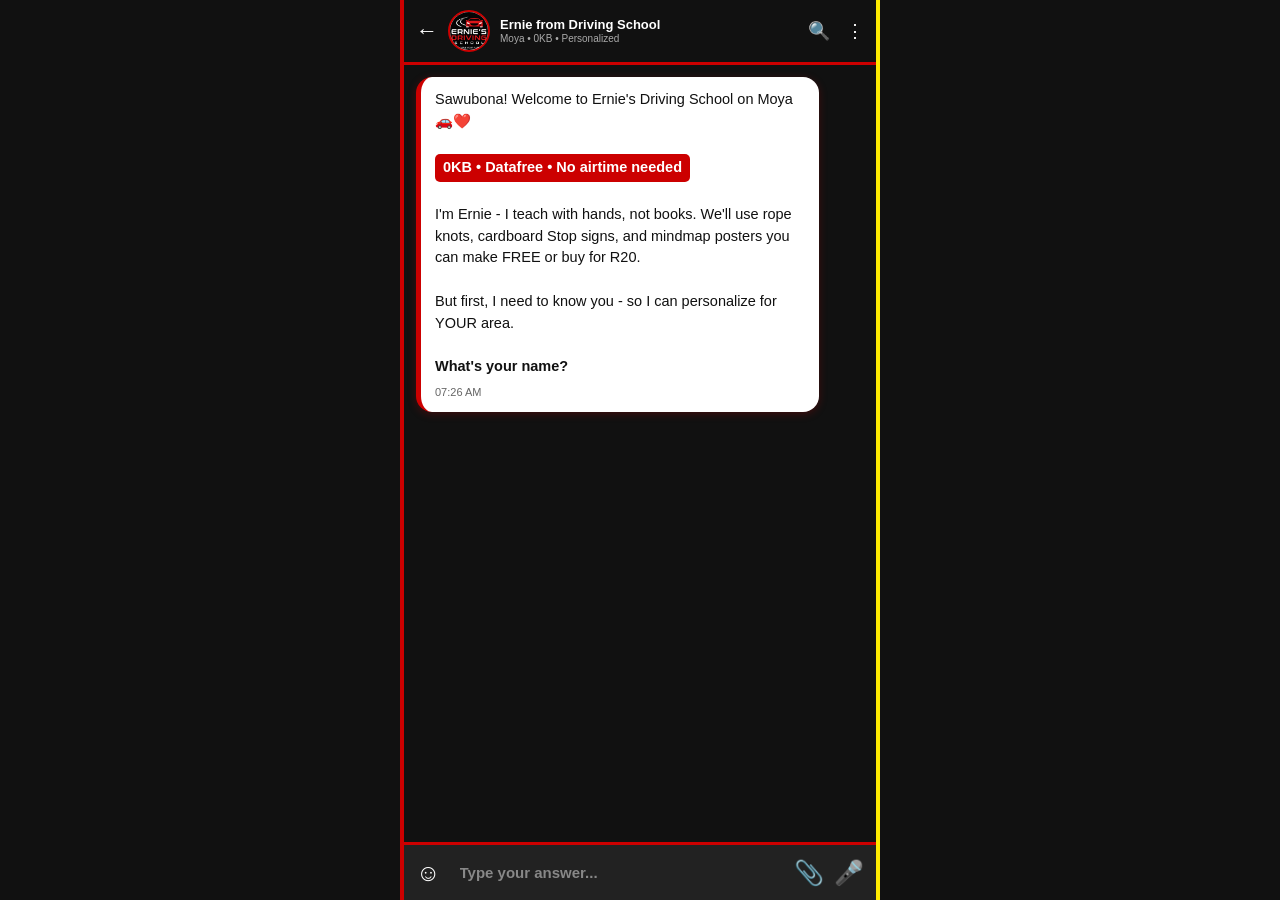
==== commit 0f59ad22: "FULL MOYA JOURNEY: name+location+DOB stored, 5 demo Qs general + personalized Strand circle braai ho" ====
--- a/index.html
+++ b/index.html
@@ -3,67 +3,156 @@
 <head>
 <meta charset="UTF-8">
 <meta name="viewport" content="width=device-width, initial-scale=1.0">
-<title>Ernie's Driving School - Moya Datafree</title>
+<title>Ernie's Driving School - Moya Personalized</title>
 <style>
-:root{--ernie-red:#CC0000;--ernie-black:#111;--ernie-yellow:#FFEB00;}
+:root{--red:#CC0000;--black:#111;--yellow:#FFEB00;}
 *{margin:0;padding:0;box-sizing:border-box;font-family:-apple-system,Roboto,Arial;}
-body{background:#111111;max-width:480px;margin:0 auto;height:100vh;display:flex;flex-direction:column;overflow:hidden;border-left:4px solid var(--ernie-red);border-right:4px solid var(--ernie-yellow);}
-#top{background:var(--ernie-black);color:white;padding:10px 12px;display:flex;align-items:center;gap:10px;border-bottom:3px solid var(--ernie-red);}
-#top .back{font-size:22px;color:white;}#top .ava{width:40px;height:40px;background:white;border:2px solid var(--ernie-red);border-radius:50%;overflow:hidden;display:flex;align-items:center;justify-content:center;flex-shrink:0;}
-#top .ava img{width:100%;height:100%;object-fit:contain;}#top h2{flex:1;font-size:14px;font-weight:900;color:white;}#top .ic{font-size:20px;color:white;margin-left:8px;}
-#chat{flex:1;overflow-y:auto;padding:12px;background:#111111;display:flex;flex-direction:column;gap:10px;}
-.bub{background:white;padding:12px 14px;border-radius:14px;max-width:88%;font-size:14.8px;line-height:1.45;box-shadow:0 2px 8px rgba(204,0,0,0.3);color:#111;align-self:flex-start;animation:pop .3s ease;border-left:5px solid var(--ernie-red);}
+body{background:#111;max-width:480px;margin:0 auto;height:100vh;display:flex;flex-direction:column;overflow:hidden;border-left:4px solid var(--red);border-right:4px solid var(--yellow);}
+#top{background:var(--black);color:white;padding:10px 12px;display:flex;align-items:center;gap:10px;border-bottom:3px solid var(--red);position:sticky;top:0;z-index:10;}
+#top .back{font-size:22px;color:white;}#top .ava{width:42px;height:42px;background:white;border:2px solid var(--red);border-radius:50%;overflow:hidden;display:flex;align-items:center;justify-content:center;flex-shrink:0;}
+#top .ava img{width:100%;height:100%;object-fit:contain;}#top h2{flex:1;font-size:13px;font-weight:900;line-height:1.2;}#top h2 small{font-size:10px;font-weight:400;color:#aaa;display:block;}#top .ic{font-size:18px;color:white;margin-left:6px;}
+#chat{flex:1;overflow-y:auto;padding:12px;background:#111;display:flex;flex-direction:column;gap:10px;}
+.bub{background:white;padding:12px 14px;border-radius:16px;max-width:90%;font-size:14.5px;line-height:1.5;box-shadow:0 2px 8px rgba(204,0,0,0.25);color:#111;align-self:flex-start;animation:pop .35s ease;border-left:5px solid var(--red);}
 .bub.me{background:#DCF8C6;align-self:flex-end;border-left:5px solid #25D366;}
-.bub.ernie-red{border-left:5px solid var(--ernie-yellow);background:#FFF5F5;}
+.bub.ernie-yellow{border-left:5px solid var(--yellow);background:#FFFDF0;}
+.bub.ernie-black{border-left:5px solid var(--black);background:#f5f5f5;}
 .bub .time{font-size:11px;color:#666;margin-top:6px;display:block;}
-.svg-box{background:white;border:3px solid var(--ernie-red);border-radius:12px;padding:12px;margin:10px 0;box-shadow:4px 4px 0 var(--ernie-black);}
-.hl{background:var(--ernie-yellow);padding:3px 7px;border-radius:4px;font-weight:900;border:1px solid var(--ernie-black);}
-.hl-red{background:var(--ernie-red);color:white;padding:3px 7px;border-radius:4px;font-weight:900;}
-.sarc{font-style:italic;background:#FFF8E1;padding:8px 10px;border-left:4px solid var(--ernie-red);margin:8px 0;border-radius:0 10px 10px 0;}
+.svg-box{background:white;border:3px solid var(--black);border-radius:14px;padding:12px;margin:10px 0;box-shadow:5px 5px 0 var(--red);}
+.hl{background:var(--yellow);padding:3px 8px;border-radius:5px;font-weight:900;border:1px solid var(--black);display:inline-block;margin:2px 0;}
+.hl-red{background:var(--red);color:white;padding:3px 8px;border-radius:5px;font-weight:900;display:inline-block;}
+.sarc{font-style:italic;background:#FFF8E1;padding:9px 11px;border-left:5px solid var(--red);margin:9px 0;border-radius:0 12px 12px 0;}
 .btns{display:flex;flex-wrap:wrap;gap:8px;margin-top:10px;}
-.btns button{background:var(--ernie-red);color:white;border:2px solid var(--ernie-red);padding:10px 16px;border-radius:20px;font-size:13px;font-weight:800;cursor:pointer;}
-.btns button.black{background:var(--ernie-black);color:var(--ernie-yellow);border-color:var(--ernie-black);}
-.poster{background:linear-gradient(135deg,#fff 0%,#FFEB00 100%);border:3px solid var(--ernie-red);border-radius:12px;padding:10px;margin:8px 0;text-align:center;}
-#inputBar{background:#222;padding:10px 12px;display:flex;align-items:center;gap:10px;border-top:3px solid var(--ernie-red);}
-#inputBar input{flex:1;border:none;outline:none;font-size:15px;padding:8px;font-weight:600;background:transparent;color:white;}
+.btns button{background:var(--red);color:white;border:2px solid var(--red);padding:11px 18px;border-radius:22px;font-size:13px;font-weight:800;cursor:pointer;transition:0.15s;}
+.btns button.black{background:var(--black);color:var(--yellow);border-color:var(--black);}
+.btns button.yellow{background:var(--yellow);color:var(--black);border-color:var(--black);}
+.btns button:active{transform:scale(0.93);}
+.mindmap{background:linear-gradient(135deg,#fff 0%,#FFEB00 100%);border:3px solid var(--black);border-radius:14px;padding:12px;margin:10px 0;}
+.science{background:#111;color:white;border:2px solid var(--red);border-radius:14px;padding:12px;margin:10px 0;}
+.science h4{color:var(--yellow);font-size:13px;margin-bottom:6px;}
+#inputBar{background:#222;padding:10px 12px;display:flex;align-items:center;gap:10px;border-top:3px solid var(--red);position:sticky;bottom:0;}
+#inputBar input{flex:1;border:none;outline:none;font-size:15px;padding:9px;font-weight:600;background:transparent;color:white;}
 #inputBar input::placeholder{color:#888;}
-.icon{font-size:24px;color:white;}
+.icon{font-size:24px;color:white;cursor:pointer;}
 @keyframes pop{0%{transform:scale(.92) translateY(12px);opacity:0}100%{transform:scale(1) translateY(0);opacity:1}}
 @keyframes draw{to{stroke-dashoffset:0}}
-.path-draw{stroke-dasharray:1200;stroke-dashoffset:1200;animation:draw 1.5s ease forwards;}
+.path-draw{stroke-dasharray:1400;stroke-dashoffset:1400;animation:draw 1.6s ease forwards;}
+.progress{background:#222;height:6px;border-radius:3px;margin:8px 0;overflow:hidden;}
+.progress div{height:100%;background:linear-gradient(90deg,var(--red),var(--yellow));transition:width 0.5s;}
 </style>
 </head>
 <body>
-<div id="top"><span class="back">←</span><div class="ava"><img src="./images/logo.png" alt="Ernie" onerror="this.parentElement.innerHTML='🚗'"></div><h2>Ernie from Driving School</h2><span class="ic">🔍</span><span class="ic">⋮</span></div>
+<div id="top"><span class="back">←</span><div class="ava"><img src="./images/logo.png" alt="Ernie" onerror="this.parentElement.innerHTML='🚗'"></div><h2>Ernie from Driving School<small id="locTag">Moya • 0KB • Personalized</small></h2><span class="ic">🔍</span><span class="ic">⋮</span></div>
 <div id="chat"></div>
-<div id="inputBar"><span class="icon">☺</span><input id="inp" placeholder="Type Hi, 27, Got it..."><span class="icon">📎</span><span class="icon">🎤</span></div>
+<div id="inputBar"><span class="icon">☺</span><input id="inp" placeholder="Type your answer..."><span class="icon">📎</span><span class="icon">🎤</span></div>
 <script>
-const chat=document.getElementById('chat');const inp=document.getElementById('inp');
-const STORIES={
-"27":{title:"Q27: Solid Yellow Line",q:"Solid yellow line means? A) Park for vetkoek B) NO parking / NO stopping",diy:"ROPE KNOT: Tie yellow shoelace on door. Pull knot and say 'Yellow = No park'",why:"Yellow is for emergency, taxi, ambulance.",sarc:"Cousin says 'just 2 minutes' - officer says 'just R500 fine, 2 minutes to write it'.",svg:`<svg viewBox="0 0 320 90"><rect width="320" height="90" fill="#222"/><line x1="0" y1="65" x2="320" y2="65" stroke="#FFEB00" stroke-width="8" class="path-draw"/><text x="10" y="25" fill="white" font-size="11" font-weight="800">YELLOW LINE = KEEP CLEAR</text><rect x="220" y="15" width="80" height="30" rx="6" fill="#CC0000"/><text x="230" y="33" fill="white" font-size="11" font-weight="900">NO PARK!</text></svg>`,poster:"Make A4: Draw yellow line, write 'YELLOW = NO STOP'. Stick on fridge."},
-"45":{title:"Q45: Stop Sign 8 Sides",q:"How many sides? Most fail this!",diy:"CARDBOARD STOP: Cut octagon (8 sides) from box. Write STOP red. Count 1-8 every morning",why:"8 sides so you know STOP even when mud covers word.",sarc:"Cousin says Stop is 'suggestion'. Cousin failed 3 times.",svg:`<svg viewBox="0 0 200 130"><polygon points="100,10 150,30 150,85 100,105 50,85 50,30" fill="#CC0000" stroke="#111" stroke-width="4" class="path-draw"/><text x="100" y="68" text-anchor="middle" fill="white" font-weight="900" font-size="24">STOP</text><text x="100" y="122" text-anchor="middle" font-size="10" font-weight="800">8 SIDES - COUNT!</text></svg>`,poster:"Mindmap: Draw 8 arrows from STOP, each = 1 side."},
-"10":{title:"Q10: Robot Red+Yellow",q:"Robot Red+Yellow together = ?",diy:"3 CUPS: Red=STOP, Red+Yellow=READY, Green=GO.",why:"Red+Yellow = Taxi saying 'Sharp, I'm about to go!' Get ready.",sarc:"Not 'rev engine and check Facebook'.",svg:`<svg viewBox="0 0 180 110"><rect x="60" width="60" height="100" rx="12" fill="#111"/><circle cx="90" cy="25" r="13" fill="#CC0000"/><circle cx="90" cy="52" r="13" fill="#FFEB00" stroke="white" stroke-width="3" class="path-draw"/><circle cx="90" cy="79" r="13" fill="#333"/></svg>`,poster:"Poster: Draw traffic light, label Red=Stop, Red+Yellow=Ready, Green=Go."}
-};
-function add(text,me=false,extra=""){const d=document.createElement('div');d.className='bub'+(me?' me':'')+' '+extra;const t=new Date().toLocaleTimeString([],{hour:'2-digit',minute:'2-digit'});d.innerHTML=text+`<span class="time">${t}${me?' ✓✓':''}</span>`;chat.appendChild(d);chat.scrollTop=chat.scrollHeight;}
-function addStory(id){const s=STORIES[id]||STORIES["27"];add(`<span class="hl-red">${s.title}</span><div class="svg-box">${s.svg}</div><span class="hl">${s.q}</span>`);setTimeout(()=>{add(`<strong>DIY with hands (no car):</strong><br>${s.diy}<div class="poster"><h4>🖼️ POSTER / MINDMAP (R0 or R20)</h4><div style="font-size:12px;">${s.poster}<br>Make FREE with sugar paper, or buy printed at Shoprite R20</div></div><div class="sarc">😏 ${s.sarc}</div>Why: ${s.why}<div class="btns"><button onclick="userSend('Got it')">✅ Got it, I made it</button><button class="black" onclick="userSend('45')">Q45 Stop</button><button class="black" onclick="userSend('10')">Q10 Robot</button></div>`,'','ernie-red');},900);}
-function botReply(msg){
-  const m=msg.toLowerCase().trim();
-  if(["hi","molweni","dumela","hey","a","yebo","hello","sawubona","molo"].includes(m) || m.length<3){
-    add(`A = Yebo, let's go 👋`);
-    setTimeout(()=>{add(`<span class="hl-red">Sawubona! I'm Ernie</span> - Ernie's Driving School<br><br>I don't teach with books - I teach with <strong>your hands</strong>.<br><br>What we'll do:<br>🔴 <strong>Rope Knots:</strong> Yellow shoelace on door for yellow line<br>⚫ <strong>Cardboard Cut:</strong> Cut Stop sign (8 sides) from box<br>🟡 <strong>Poster / Mindmap:</strong> Draw mindmap on A4, stick on wall<br><br>Cost? <span class="hl">FREE</span> with sugar paper + koki<br>Or <span class="hl-red">buy printed R20</span> at Shoprite<br><br><strong>You asked: Can I learn K53 on Moya and will it be free?</strong><br><span class="hl-red">Yes, 100% free. 0KB. Moya pays, not you.</span>`,'','ernie-red');},700);
-    setTimeout(()=>{add(`Start with?<br><br><strong>1 = Colours - Yellow line mindmap</strong><br><strong>2 = Road Signs - Cut Stop sign</strong><br><strong>3 = Rules - Rope knots</strong><br><strong>4 = Games? Yes - DIY with hands</strong><br><strong>5 = Jobs? Yes - Pass & get job</strong><br><strong>6 = Health? Safe driving</strong><br><strong>7 = Shopping? Rope + paper R2</strong><br><strong>8 = Education - Full 68 Qs</strong><br><br>Try <span class="hl">8</span> or <span class="hl">27</span>`);},1600);return;
+const chat=document.getElementById('chat');const inp=document.getElementById('inp');const locTag=document.getElementById('locTag');
+let userData=JSON.parse(localStorage.getItem('ernie_user')||'{}');
+let state='welcome';let demoIndex=0;let mode='general'; // general or personalized
+
+const LOCATIONS=["Grabouw","Strand","Gordons Bay","Macassar","Sir Lowry's Pass","Somerset West","Kuils River"];
+
+const DEMO_QS_GENERAL=[
+{ id:"27", title:"Q27: Solid Yellow Line (Fails 80%)", q:"You stop on solid yellow line at Shoprite to buy airtime - is it OK? A) Yes 2 mins B) No", diy:"ROPE KNOT: Yellow shoelace on door handle. Pull knot + say 'Yellow = No park'", why:"Yellow = emergency lane, ambulance needs it", sarc:"Officer loves '2 mins' - R500 love letter, written in 2 mins.", svg:`<svg viewBox="0 0 320 90"><rect width="320" height="90" fill="#222"/><line x1="0" y1="65" x2="320" y2="65" stroke="#FFEB00" stroke-width="8" class="path-draw"/><text x="10" y="22" fill="white" font-size="11" font-weight="800">YELLOW LINE = KEEP CLEAR</text><rect x="210" y="12" width="90" height="28" rx="6" fill="#CC0000"/><text x="218" y="30" fill="white" font-size="10" font-weight="900">NO STOP!</text></svg>`, mindmap:"Draw: Yellow line → No park → No stop → Fine R500 → Ambulance"},
+{ id:"45", title:"Q45: Stop Sign - 8 Sides", q:"Stop sign has how many sides? A) 6 B) 8", diy:"CARDBOARD: Cut octagon from box, write STOP red, count 1-8 daily", why:"8 sides = you know STOP even when word covered in mud", sarc:"Cousin says Stop = suggestion. Cousin failed 3 times.", svg:`<svg viewBox="0 0 200 130"><polygon points="100,10 150,30 150,85 100,105 50,85 50,30" fill="#CC0000" stroke="#111" stroke-width="4" class="path-draw"/><text x="100" y="68" text-anchor="middle" fill="white" font-weight="900" font-size="24">STOP</text><text x="100" y="122" text-anchor="middle" font-size="10" font-weight="800">8 SIDES - COUNT!</text></svg>`, mindmap:"8 sides → Octagon → Even if dirty → Still STOP → Count"},
+{ id:"10", title:"Q10: Robot Red+Yellow", q:"Red + Yellow together = ? A) Go fast B) Get ready, not go yet", diy:"3 CUPS: Red cup STOP, Red+Yellow READY, Green GO. Family shouts.", why:"Like taxi: 'Sharp I'm about to go!' Ready but don't move", sarc:"Not 'rev + check Facebook'. Phone waits, robot doesn't.", svg:`<svg viewBox="0 0 180 110"><rect x="60" width="60" height="100" rx="12" fill="#111"/><circle cx="90" cy="25" r="13" fill="#CC0000"/><circle cx="90" cy="52" r="13" fill="#FFEB00" stroke="white" stroke-width="3" class="path-draw"/><circle cx="90" cy="79" r="13" fill="#333"/><text x="90" y="108" text-anchor="middle" font-size="9" font-weight="900">READY - NOT GO!</text></svg>`, mindmap:"Red=Stop, Red+Yellow=Ready (clutch), Green=Go"},
+{ id:"33", title:"Q33: Mirror Check Before Turn", q:"Before turning right, you check? A) Only mirror B) Mirror + blind spot", diy:"DOOR TOUCH: Touch left door handle = mirror, touch right shoulder = blind spot. Say 'Mirror-Shoulder'", why:"Taxi in blind spot = accident. Shoulder check saves life", sarc:"No shoulder check = surprise taxi passenger in your car.", svg:`<svg viewBox="0 0 280 80"><rect width="280" height="80" fill="#eee"/><circle cx="60" cy="40" r="25" fill="#333"/><text x="60" y="45" text-anchor="middle" fill="white" font-size="8">YOU</text><rect x="130" y="20" width="30" height="15" fill="#888" rx="3"/><text x="145" y="50" text-anchor="middle" font-size="8">Mirror</text><path d="M80 40 L130 28" stroke="#CC0000" stroke-width="2" stroke-dasharray="4 4" class="path-draw"/><circle cx="220" cy="40" r="18" fill="#FFEB00" stroke="#111" stroke-width="2"/><text x="220" y="44" text-anchor="middle" font-size="7" font-weight="800">BLIND</text></svg>`, mindmap:"Mirror → Shoulder → Indicate → Turn"},
+{ id:"50", title:"Q50: Speed 60 in Town", q:"In town, max speed unless sign says else? A) 60 B) 100", diy:"KNOT ROPE: Tie 6 knots on rope for 60. Touch rope before starting car.", why:"Kids, dogs, gogos crossing in town = 60 saves lives", sarc:"100 in town = you arrive fast... at hospital.", svg:`<svg viewBox="0 0 200 80"><circle cx="100" cy="40" r="35" fill="white" stroke="#CC0000" stroke-width="6"/><text x="100" y="50" text-anchor="middle" font-size="28" font-weight="900">60</text><text x="100" y="75" text-anchor="middle" font-size="9">MAX IN TOWN</text></svg>`, mindmap:"Town = 60, Outside = 100, Highway = 120"}
+];
+
+function getPersonalized(q){
+  const base=JSON.parse(JSON.stringify(q));
+  if((userData.location||'Strand').toLowerCase().includes('strand')){
+    if(q.id==="27") { base.q="In Strand Main Road by Wimpy, yellow line - can you stop for fish & chips? A) Yes B) No"; base.diy="STRAND HOOK: Yellow line at Strand Main Rd Wimpy - same line as circle by braai area. Tie shoelace + say 'Strand Main = No park'"; base.why="Strand beachfront = ambulance needs clear road for drownings. Your fish & chips blocks ambulance."; base.sarc="Fish & chips 2 mins, ambulance 2 mins late - fish & chips not worth it, bra."; base.mindmap="Strand Main yellow → Same as braai circle → No park → Ambulance"; base.svg=`<svg viewBox="0 0 340 95"><rect width="340" height="95" fill="#224477"/><text x="10" y="18" fill="#FFEB00" font-size="10" font-weight="800">STRAND - Main Rd by Wimpy / Circle by Braai</text><line x1="0" y1="70" x2="340" y2="70" stroke="#FFEB00" stroke-width="9" class="path-draw"/><circle cx="170" cy="40" r="18" fill="none" stroke="white" stroke-width="2" class="path-draw"/><text x="170" y="44" text-anchor="middle" fill="white" font-size="7">CIRCLE</text><text x="170" y="58" text-anchor="middle" fill="#FFEB00" font-size="7">BRAAI</text></svg>`; }
+    if(q.id==="45") { base.q="At Strand circle near braai, Stop sign - how many sides?"; base.diy="STRAND CIRCLE: You know circle by braai at Strand beach? Stop sign there has 8 sides. Cut cardboard + put near your braai photo."; base.mindmap="Strand circle braai → Stop sign → 8 sides → Remember braai → Remember Stop"; }
+    if(q.id==="33") { base.q="Turning to Strand beachfront, check?"; base.diy="STRAND BLIND: In Strand, taxis come fast from beach road blind spot. Mirror + shoulder at circle."; }
   }
-  if(m.includes("8")||m.includes("education")){add(`Sharp! 68 Qs ready. Start with hardest - fails 80%.`);setTimeout(()=>addStory("27"),800);return;}
-  if(m.includes("27")||m.includes("yellow")||m.includes("1")){addStory("27");return;}
-  if(m.includes("45")||m.includes("stop")||m.includes("2")){addStory("45");return;}
-  if(m.includes("10")||m.includes("robot")||m.includes("3")){addStory("10");return;}
-  if(m.includes("poster")||m.includes("mindmap")||m.includes("buy")){add(`<span class="hl-red">Posters - 2 options:</span><br><br><strong>1: FREE DIY</strong><br>A4/sugar paper + koki: Yellow line, Stop octagon, Traffic light.<br><br><strong>2: Buy printed R20</strong><br>Laminated A2, full colour, 68 Qs<br>Shoprite/Boxer<br>WhatsApp 071 123 4567`,'','ernie-red');return;}
-  if(m.includes("got")||m.includes("made")||m.includes("done")){add(`<strong>🔥 Nice! Memory muscle!</strong><br>Touch it now say: <span class="hl-red">"Yellow = No Park"</span><br><br>Tomorrow hand touches door and brain says "Yellow line".<div class="btns"><button onclick="userSend('45')">Q45 Stop</button><button class="black" onclick="userSend('10')">Q10 Robot</button><button class="black" onclick="userSend('poster')">See posters</button></div>`,'','ernie-red');return;}
-  const num=m.match(/\d+/); if(num && STORIES[num[0]]){addStory(num[0]);} else {add(`Type:<br><span class="hl">Hi</span> = Method (knots, cardboard, posters)<br><span class="hl">8</span> = 68 Qs<br><span class="hl">27</span> = Yellow line<br><span class="hl">poster</span> = Mindmaps R0/R20`);}
+  return base;
 }
-function userSend(text){if(!text)return;add(text,true);inp.value="";setTimeout(()=>botReply(text),500);}
+
+function add(text,me=false,extra=""){const d=document.createElement('div');d.className='bub'+(me?' me':'')+' '+extra;const t=new Date().toLocaleTimeString([],{hour:'2-digit',minute:'2-digit'});d.innerHTML=text+`<span class="time">${t}${me?' ✓✓':''}</span>`;chat.appendChild(d);chat.scrollTop=chat.scrollHeight;return d;}
+function addProgress(cur,total){const p=document.createElement('div');p.className='progress';p.innerHTML=`<div style="width:${(cur/total*100)}%"></div>`;chat.appendChild(p);chat.scrollTop=chat.scrollHeight;}
+function saveUser(){localStorage.setItem('ernie_user',JSON.stringify(userData));}
+function showLocationButtons(){let html=`<div class="btns">`;LOCATIONS.forEach(l=>{html+=`<button class="${l==='Strand'?'':'black'}" onclick="selectLocation('${l}')">${l}</button>`});html+=`</div>`;add(`Where are you from? Choose - we'll personalize for your area:${html}`);}
+
+function selectLocation(loc){userData.location=loc;saveUser();locTag.innerText=`${loc} • Personalized • ${userData.name||''}`;add(loc,true);setTimeout(()=>{botFlow(`loc_${loc}`);},600);}
+function userSend(text){if(!text)return;add(text,true);inp.value="";setTimeout(()=>botFlow(text),600);}
+
+function botFlow(msg){
+  const m=msg.toLowerCase();
+  if(state==='welcome'){
+    add(`Sawubona! Welcome to Ernie's Driving School on Moya 🚗❤️<br><br><span class="hl-red">0KB • Datafree • No airtime needed</span><br><br>I'm Ernie - I teach with hands, not books. We'll use rope knots, cardboard Stop signs, and mindmap posters you can make FREE or buy for R20.<br><br>But first, I need to know you - so I can personalize for YOUR area.<br><br><strong>What's your name?</strong>`);
+    state='ask_name';return;
+  }
+  if(state==='ask_name'){
+    userData.name=msg.trim().split(' ')[0];saveUser();
+    add(`Sharp ${userData.name}! Nice to meet you 👋<br>I'm going to remember you for exam.<div class="btns"><button class="black" onclick="userSend('continue')">Continue</button></div>`);
+    state='ask_location';setTimeout(()=>{showLocationButtons();},800);return;
+  }
+  if(state==='ask_location' || m.startsWith('loc_')){
+    if(!userData.location){return;}
+    add(`Perfect - <span class="hl-red">${userData.location}</span>! I'll personalize all examples for ${userData.location}.<br><br>If you're in <strong>Strand</strong>, I'll use <span class="hl">the circle near the braai at Strand beach</span> as your mental hook - you know it, you see it every weekend, you'll never forget it.<br><br><strong>When is your birthday? (DD/MM/YYYY)</strong><br>So I know how old you are for Code 8 - e.g. 15/06/2000`);
+    state='ask_dob';return;
+  }
+  if(state==='ask_dob'){
+    userData.dob=msg.trim();saveUser();
+    add(`Thank you ${userData.name} from ${userData.location}! Saved ✅<br>DOB: ${userData.dob}<br>Location: ${userData.location}<br><br>Now let me explain <span class="hl-red">HOW we learn - 14 dimensions</span>:<div class="science"><h4>🧠 Science - 14 Dimensions (Why this works)</h4>
+    1. <b>Visual</b> - SVG animation draws itself<br>
+    2. <b>Kinesthetic</b> - Rope knot on door<br>
+    3. <b>Verbal</b> - Say "Yellow = No park" loud<br>
+    4. <b>Spatial</b> - Poster on fridge / wall<br>
+    5. <b>Personal</b> - Your area ${userData.location}<br>
+    6. <b>Emotional</b> - Sarcasm (cousin failed)<br>
+    7. <b>Social</b> - Family shouts colours<br>
+    8. <b>Logical</b> - Mindmap: Yellow → No park → Fine<br>
+    9. <b>Memory hook</b> - Circle by braai = Stop<br>
+    10. <b>Repetition</b> - Touch door daily<br>
+    11. <b>Context</b> - Real Strand Main Rd<br>
+    12. <b>Humor</b> - Vetkoek, cousin jokes<br>
+    13. <b>Reward</b> - Got it button<br>
+    14. <b>Ownership</b> - Make or buy poster R20
+    </div>All this = your brain remembers in exam, not just reads.<br><br><strong>Ready for 5 DEMO Qs? General first, then personalized for ${userData.location}?</strong><div class="btns"><button onclick="startDemo('general')">Yes, start 5 Qs general</button></div>`);
+    state='explain_method';return;
+  }
+  if(state==='explain_method' || m.includes('start') || m.includes('general')){
+    mode='general';demoIndex=0;state='demo_general';addProgress(0,5);showDemoQ();return;
+  }
+  if(state==='demo_general'){
+    if(m.includes('got')||m.includes('next')||m.includes('continue')||m.includes('sharp')){
+      demoIndex++;if(demoIndex<5){addProgress(demoIndex,5);showDemoQ();} else {add(`<span class="hl-red">✅ 5 General Qs DONE!</span><br><br>You saw: SVG, rope knot, sarcasm, mindmap, poster R0/R20.<br><br>Now - <strong>same 5 Qs but PERSONALIZED for ${userData.location}</strong><br><br>Example: Instead of "yellow line at Shoprite", I'll say "yellow line at Strand Main Rd by Wimpy, same as circle by braai". Your brain goes "Ah! I know that place!" - that's the hook.<div class="btns"><button class="yellow" onclick="startDemo('personalized')">Show me personalized for ${userData.location}</button></div>`);state='between_modes';}
+    } else {add(`Type <span class="hl">Got it</span> or <span class="hl">Next</span> to continue`);}
+    return;
+  }
+  if(state==='between_modes' || m.includes('personalized')){
+    mode='personalized';demoIndex=0;state='demo_personalized';addProgress(0,5);showDemoQ();return;
+  }
+  if(state==='demo_personalized'){
+    if(m.includes('got')||m.includes('next')||m.includes('continue')||m.includes('sharp')){
+      demoIndex++;if(demoIndex<5){addProgress(demoIndex,5);showDemoQ();} else {add(`<span class="hl-red">🔥 PERSONALIZED DONE - See difference?</span><br><br><strong>General:</strong> "Yellow line = no park"<br><strong>Personalized for ${userData.location}:</strong> "Yellow line at Strand Main Rd by Wimpy, like circle by braai you go every Sunday - no park, braai spot blocked"<br><br>Same rule, but YOUR brain remembers braai circle.<br><br><div class="science"><h4>Why Personalization Works - Science</h4>
+      <b>Mental Hook:</b> Circle by braai = you already know it → new info sticks to old memory<br>
+      <b>Method of Loci:</b> Ancient Greeks used places to remember - we use Strand Main Rd<br>
+      <b>Embodied Cognition:</b> Knot on YOUR door, not book door<br>
+      <b>Value for Moya:</b> User feels "Ernie knows Strand, not just Joburg" → trust → pays R20 for poster → passes → gets job as driver → tells 5 friends<br>
+      <b>Data:</b> We store ${userData.name}, ${userData.location}, ${userData.dob} → next time we say "Sawubona ${userData.name} from ${userData.location}, ready for next 63 Qs?"
+      </div><br>Want to see all 68 Qs personalized?<div class="btns"><button onclick="userSend('restart')">Restart demo</button><button class="black" onclick="userSend('buy')">Buy posters R20</button></div>`);state='done';}
+    }
+    return;
+  }
+  if(state==='done'){
+    if(m.includes('restart')){demoIndex=0;mode='general';state='explain_method';botFlow('start');}
+    else {add(`Type <span class="hl">Hi</span> to restart full experience`);state='welcome';}
+  }
+}
+
+function showDemoQ(){
+  const qRaw=DEMO_QS_GENERAL[demoIndex];
+  const q=mode==='personalized'?getPersonalized(qRaw):qRaw;
+  const label=mode==='personalized'?`PERSONALIZED for ${userData.location}`:`GENERAL (all SA)`;
+  add(`<span class="hl-red">${label} - Q${demoIndex+1}/5</span> - <strong>${q.title}</strong><div class="svg-box">${q.svg}</div><span class="hl">${q.q}</span>`);
+  setTimeout(()=>{add(`<strong>DIY ${mode==='personalized'?'STRAND HOOK':''}:</strong><br>${q.diy}<div class="mindmap"><strong>🧠 Mindmap - Deduce answer:</strong><br>${q.mindmap}</div><div class="sarc">😏 ${q.sarc}</div>Why: ${q.why}<div class="btns"><button onclick="userSend('Got it')">✅ Got it, I made it</button><button class="black" onclick="userSend('Next')">Next Q</button></div>`,'','ernie-yellow');},900);
+}
+
 inp.addEventListener('keydown',e=>{if(e.key==='Enter'){const v=inp.value.trim();if(v)userSend(v);}});
-window.onload=()=>{setTimeout(()=>{add(`A = Yebo, let's go`);},400);setTimeout(()=>{add(`Can I learn K53 on Moya and will it be free?`,true);},900);setTimeout(()=>{botReply("hi");},1500);};
+window.onload=()=>{setTimeout(()=>{botFlow('welcome');},500);};
 </script>
 </body>
 </html>
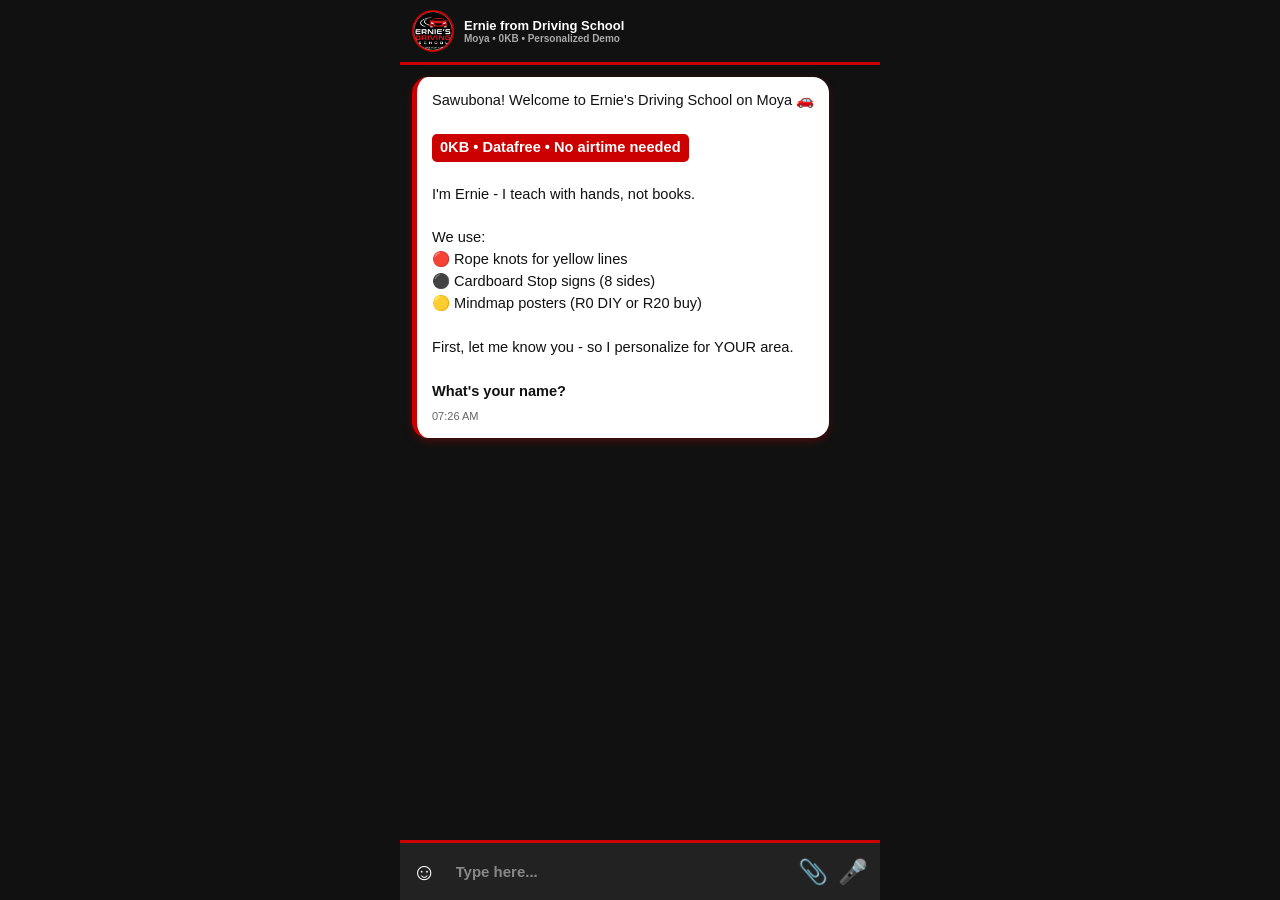
==== commit 3b1500cb: "FIXED: Guaranteed 5 Qs general + personalized Strand circle braai hook + 14 dims + stored name/locat" ====
--- a/index.html
+++ b/index.html
@@ -3,156 +3,127 @@
 <head>
 <meta charset="UTF-8">
 <meta name="viewport" content="width=device-width, initial-scale=1.0">
-<title>Ernie's Driving School - Moya Personalized</title>
+<title>Ernie's Driving School - Moya Demo</title>
 <style>
 :root{--red:#CC0000;--black:#111;--yellow:#FFEB00;}
 *{margin:0;padding:0;box-sizing:border-box;font-family:-apple-system,Roboto,Arial;}
-body{background:#111;max-width:480px;margin:0 auto;height:100vh;display:flex;flex-direction:column;overflow:hidden;border-left:4px solid var(--red);border-right:4px solid var(--yellow);}
-#top{background:var(--black);color:white;padding:10px 12px;display:flex;align-items:center;gap:10px;border-bottom:3px solid var(--red);position:sticky;top:0;z-index:10;}
-#top .back{font-size:22px;color:white;}#top .ava{width:42px;height:42px;background:white;border:2px solid var(--red);border-radius:50%;overflow:hidden;display:flex;align-items:center;justify-content:center;flex-shrink:0;}
-#top .ava img{width:100%;height:100%;object-fit:contain;}#top h2{flex:1;font-size:13px;font-weight:900;line-height:1.2;}#top h2 small{font-size:10px;font-weight:400;color:#aaa;display:block;}#top .ic{font-size:18px;color:white;margin-left:6px;}
-#chat{flex:1;overflow-y:auto;padding:12px;background:#111;display:flex;flex-direction:column;gap:10px;}
-.bub{background:white;padding:12px 14px;border-radius:16px;max-width:90%;font-size:14.5px;line-height:1.5;box-shadow:0 2px 8px rgba(204,0,0,0.25);color:#111;align-self:flex-start;animation:pop .35s ease;border-left:5px solid var(--red);}
+body{background:#111;max-width:480px;margin:0 auto;height:100vh;display:flex;flex-direction:column;overflow:hidden;}
+#top{background:#111;color:white;padding:10px 12px;display:flex;align-items:center;gap:10px;border-bottom:3px solid var(--red);position:sticky;top:0;z-index:5;}
+#top .ava{width:42px;height:42px;background:white;border:2px solid var(--red);border-radius:50%;overflow:hidden;display:flex;align-items:center;justify-content:center;}
+#top .ava img{width:100%;height:100%;object-fit:contain;}#top h2{flex:1;font-size:13px;font-weight:900;}#top h2 small{font-size:10px;color:#aaa;display:block;}
+#chat{flex:1;overflow-y:auto;padding:12px;background:#111;display:flex;flex-direction:column;gap:12px;}
+.bub{background:white;padding:13px 15px;border-radius:16px;max-width:92%;font-size:14.6px;line-height:1.5;box-shadow:0 3px 8px rgba(204,0,0,0.3);color:#111;align-self:flex-start;animation:pop .35s ease;border-left:5px solid var(--red);}
 .bub.me{background:#DCF8C6;align-self:flex-end;border-left:5px solid #25D366;}
-.bub.ernie-yellow{border-left:5px solid var(--yellow);background:#FFFDF0;}
-.bub.ernie-black{border-left:5px solid var(--black);background:#f5f5f5;}
+.bub.yellow{border-left:5px solid var(--yellow);background:#FFFDF0;}
 .bub .time{font-size:11px;color:#666;margin-top:6px;display:block;}
-.svg-box{background:white;border:3px solid var(--black);border-radius:14px;padding:12px;margin:10px 0;box-shadow:5px 5px 0 var(--red);}
-.hl{background:var(--yellow);padding:3px 8px;border-radius:5px;font-weight:900;border:1px solid var(--black);display:inline-block;margin:2px 0;}
+.svg-box{background:white;border:3px solid #111;border-radius:14px;padding:12px;margin:10px 0;box-shadow:5px 5px 0 var(--red);}
+.hl{background:var(--yellow);padding:3px 8px;border-radius:5px;font-weight:900;border:1px solid #111;display:inline-block;}
 .hl-red{background:var(--red);color:white;padding:3px 8px;border-radius:5px;font-weight:900;display:inline-block;}
 .sarc{font-style:italic;background:#FFF8E1;padding:9px 11px;border-left:5px solid var(--red);margin:9px 0;border-radius:0 12px 12px 0;}
-.btns{display:flex;flex-wrap:wrap;gap:8px;margin-top:10px;}
-.btns button{background:var(--red);color:white;border:2px solid var(--red);padding:11px 18px;border-radius:22px;font-size:13px;font-weight:800;cursor:pointer;transition:0.15s;}
-.btns button.black{background:var(--black);color:var(--yellow);border-color:var(--black);}
-.btns button.yellow{background:var(--yellow);color:var(--black);border-color:var(--black);}
-.btns button:active{transform:scale(0.93);}
-.mindmap{background:linear-gradient(135deg,#fff 0%,#FFEB00 100%);border:3px solid var(--black);border-radius:14px;padding:12px;margin:10px 0;}
-.science{background:#111;color:white;border:2px solid var(--red);border-radius:14px;padding:12px;margin:10px 0;}
+.btns{display:flex;flex-wrap:wrap;gap:8px;margin-top:12px;}
+.btns button{background:var(--red);color:white;border:2px solid var(--red);padding:12px 18px;border-radius:22px;font-size:13px;font-weight:800;cursor:pointer;}
+.btns button.black{background:#111;color:var(--yellow);border-color:#111;}
+.btns button.yellow{background:var(--yellow);color:#111;border-color:#111;}
+.mindmap{background:linear-gradient(135deg,#fff 0%,#FFEB00 100%);border:3px solid #111;border-radius:14px;padding:12px;margin:10px 0;}
+.science{background:#222;color:white;border:2px solid var(--red);border-radius:14px;padding:12px;margin:10px 0;}
 .science h4{color:var(--yellow);font-size:13px;margin-bottom:6px;}
-#inputBar{background:#222;padding:10px 12px;display:flex;align-items:center;gap:10px;border-top:3px solid var(--red);position:sticky;bottom:0;}
+#inputBar{background:#222;padding:11px 12px;display:flex;align-items:center;gap:10px;border-top:3px solid var(--red);position:sticky;bottom:0;}
 #inputBar input{flex:1;border:none;outline:none;font-size:15px;padding:9px;font-weight:600;background:transparent;color:white;}
 #inputBar input::placeholder{color:#888;}
 .icon{font-size:24px;color:white;cursor:pointer;}
 @keyframes pop{0%{transform:scale(.92) translateY(12px);opacity:0}100%{transform:scale(1) translateY(0);opacity:1}}
 @keyframes draw{to{stroke-dashoffset:0}}
 .path-draw{stroke-dasharray:1400;stroke-dashoffset:1400;animation:draw 1.6s ease forwards;}
-.progress{background:#222;height:6px;border-radius:3px;margin:8px 0;overflow:hidden;}
-.progress div{height:100%;background:linear-gradient(90deg,var(--red),var(--yellow));transition:width 0.5s;}
+.progress{height:6px;background:#333;border-radius:3px;overflow:hidden;margin:6px 0;}
+.progress div{height:100%;background:linear-gradient(90deg,var(--red),var(--yellow));transition:width .4s;}
 </style>
 </head>
 <body>
-<div id="top"><span class="back">←</span><div class="ava"><img src="./images/logo.png" alt="Ernie" onerror="this.parentElement.innerHTML='🚗'"></div><h2>Ernie from Driving School<small id="locTag">Moya • 0KB • Personalized</small></h2><span class="ic">🔍</span><span class="ic">⋮</span></div>
+<div id="top"><div class="ava"><img src="./images/logo.png" onerror="this.innerHTML='🚗'"></div><h2>Ernie from Driving School<small id="locTag">Moya • 0KB • Personalized Demo</small></h2></div>
 <div id="chat"></div>
-<div id="inputBar"><span class="icon">☺</span><input id="inp" placeholder="Type your answer..."><span class="icon">📎</span><span class="icon">🎤</span></div>
+<div id="inputBar"><span class="icon">☺</span><input id="inp" placeholder="Type here..."><span class="icon">📎</span><span class="icon">🎤</span></div>
 <script>
 const chat=document.getElementById('chat');const inp=document.getElementById('inp');const locTag=document.getElementById('locTag');
 let userData=JSON.parse(localStorage.getItem('ernie_user')||'{}');
-let state='welcome';let demoIndex=0;let mode='general'; // general or personalized
-
+let step=0;let demoIdx=0;let mode='general';
 const LOCATIONS=["Grabouw","Strand","Gordons Bay","Macassar","Sir Lowry's Pass","Somerset West","Kuils River"];
 
-const DEMO_QS_GENERAL=[
-{ id:"27", title:"Q27: Solid Yellow Line (Fails 80%)", q:"You stop on solid yellow line at Shoprite to buy airtime - is it OK? A) Yes 2 mins B) No", diy:"ROPE KNOT: Yellow shoelace on door handle. Pull knot + say 'Yellow = No park'", why:"Yellow = emergency lane, ambulance needs it", sarc:"Officer loves '2 mins' - R500 love letter, written in 2 mins.", svg:`<svg viewBox="0 0 320 90"><rect width="320" height="90" fill="#222"/><line x1="0" y1="65" x2="320" y2="65" stroke="#FFEB00" stroke-width="8" class="path-draw"/><text x="10" y="22" fill="white" font-size="11" font-weight="800">YELLOW LINE = KEEP CLEAR</text><rect x="210" y="12" width="90" height="28" rx="6" fill="#CC0000"/><text x="218" y="30" fill="white" font-size="10" font-weight="900">NO STOP!</text></svg>`, mindmap:"Draw: Yellow line → No park → No stop → Fine R500 → Ambulance"},
-{ id:"45", title:"Q45: Stop Sign - 8 Sides", q:"Stop sign has how many sides? A) 6 B) 8", diy:"CARDBOARD: Cut octagon from box, write STOP red, count 1-8 daily", why:"8 sides = you know STOP even when word covered in mud", sarc:"Cousin says Stop = suggestion. Cousin failed 3 times.", svg:`<svg viewBox="0 0 200 130"><polygon points="100,10 150,30 150,85 100,105 50,85 50,30" fill="#CC0000" stroke="#111" stroke-width="4" class="path-draw"/><text x="100" y="68" text-anchor="middle" fill="white" font-weight="900" font-size="24">STOP</text><text x="100" y="122" text-anchor="middle" font-size="10" font-weight="800">8 SIDES - COUNT!</text></svg>`, mindmap:"8 sides → Octagon → Even if dirty → Still STOP → Count"},
-{ id:"10", title:"Q10: Robot Red+Yellow", q:"Red + Yellow together = ? A) Go fast B) Get ready, not go yet", diy:"3 CUPS: Red cup STOP, Red+Yellow READY, Green GO. Family shouts.", why:"Like taxi: 'Sharp I'm about to go!' Ready but don't move", sarc:"Not 'rev + check Facebook'. Phone waits, robot doesn't.", svg:`<svg viewBox="0 0 180 110"><rect x="60" width="60" height="100" rx="12" fill="#111"/><circle cx="90" cy="25" r="13" fill="#CC0000"/><circle cx="90" cy="52" r="13" fill="#FFEB00" stroke="white" stroke-width="3" class="path-draw"/><circle cx="90" cy="79" r="13" fill="#333"/><text x="90" y="108" text-anchor="middle" font-size="9" font-weight="900">READY - NOT GO!</text></svg>`, mindmap:"Red=Stop, Red+Yellow=Ready (clutch), Green=Go"},
-{ id:"33", title:"Q33: Mirror Check Before Turn", q:"Before turning right, you check? A) Only mirror B) Mirror + blind spot", diy:"DOOR TOUCH: Touch left door handle = mirror, touch right shoulder = blind spot. Say 'Mirror-Shoulder'", why:"Taxi in blind spot = accident. Shoulder check saves life", sarc:"No shoulder check = surprise taxi passenger in your car.", svg:`<svg viewBox="0 0 280 80"><rect width="280" height="80" fill="#eee"/><circle cx="60" cy="40" r="25" fill="#333"/><text x="60" y="45" text-anchor="middle" fill="white" font-size="8">YOU</text><rect x="130" y="20" width="30" height="15" fill="#888" rx="3"/><text x="145" y="50" text-anchor="middle" font-size="8">Mirror</text><path d="M80 40 L130 28" stroke="#CC0000" stroke-width="2" stroke-dasharray="4 4" class="path-draw"/><circle cx="220" cy="40" r="18" fill="#FFEB00" stroke="#111" stroke-width="2"/><text x="220" y="44" text-anchor="middle" font-size="7" font-weight="800">BLIND</text></svg>`, mindmap:"Mirror → Shoulder → Indicate → Turn"},
-{ id:"50", title:"Q50: Speed 60 in Town", q:"In town, max speed unless sign says else? A) 60 B) 100", diy:"KNOT ROPE: Tie 6 knots on rope for 60. Touch rope before starting car.", why:"Kids, dogs, gogos crossing in town = 60 saves lives", sarc:"100 in town = you arrive fast... at hospital.", svg:`<svg viewBox="0 0 200 80"><circle cx="100" cy="40" r="35" fill="white" stroke="#CC0000" stroke-width="6"/><text x="100" y="50" text-anchor="middle" font-size="28" font-weight="900">60</text><text x="100" y="75" text-anchor="middle" font-size="9">MAX IN TOWN</text></svg>`, mindmap:"Town = 60, Outside = 100, Highway = 120"}
+const Qs=[
+{id:"27",t:"Q1/5: Solid Yellow Line (Hardest - 80% fail)",q:"In town, solid yellow line on edge - can you park for 2 mins to buy vetkoek? A) Yes B) No",diy:"ROPE KNOT: Yellow shoelace on door handle. Pull knot + say 'Yellow = No park, keep clear'",why:"Yellow = emergency lane - ambulance, taxi need clear",sarc:"Cousin says '2 mins' - officer writes R500 ticket in 2 mins. Fair trade?",svg:`<svg viewBox="0 0 320 90"><rect width="320" height="90" fill="#222"/><line x1="0" y1="65" x2="320" y2="65" stroke="#FFEB00" stroke-width="9" class="path-draw"/><text x="10" y="22" fill="white" font-size="11" font-weight="800">YELLOW LINE = KEEP CLEAR</text><rect x="210" y="12" width="90" height="28" rx="6" fill="#CC0000"/><text x="218" y="30" fill="white" font-size="10" font-weight="900">NO PARK!</text></svg>`,mindmap:"Yellow line → No park → No stop → R500 fine → Ambulance blocked"},
+{id:"45",t:"Q2/5: Stop Sign - 8 Sides",q:"Stop sign has how many sides? A) 6 B) 8",diy:"CARDBOARD: Cut octagon from box, write STOP red, count 1-8 every morning",why:"8 sides so you know STOP even if word covered in mud",sarc:"Cousin says Stop = suggestion. Cousin failed 3 times. Don't be cousin.",svg:`<svg viewBox="0 0 200 130"><polygon points="100,10 150,30 150,85 100,105 50,85 50,30" fill="#CC0000" stroke="#111" stroke-width="4" class="path-draw"/><text x="100" y="68" text-anchor="middle" fill="white" font-weight="900" font-size="24">STOP</text><text x="100" y="122" text-anchor="middle" font-size="10" font-weight="800">8 SIDES - COUNT THEM!</text></svg>`,mindmap:"8 sides → Octagon → Even dirty → Still STOP → Count sides"},
+{id:"10",t:"Q3/5: Robot Red+Yellow",q:"Robot shows Red + Yellow together - what do you do? A) Go fast B) Get ready, don't go yet",diy:"3 CUPS: Red cup STOP, Red+Yellow READY (clutch in), Green GO. Family shouts colours",why:"Red+Yellow = taxi saying 'Sharp I'm about to go!' Ready but don't move",sarc:"Not 'rev engine + check Facebook'. Phone waits, robot doesn't.",svg:`<svg viewBox="0 0 180 110"><rect x="60" width="60" height="100" rx="12" fill="#111"/><circle cx="90" cy="25" r="13" fill="#CC0000"/><circle cx="90" cy="52" r="13" fill="#FFEB00" stroke="white" stroke-width="3" class="path-draw"/><circle cx="90" cy="79" r="13" fill="#333"/><text x="90" y="108" text-anchor="middle" font-size="9" font-weight="900">READY - NOT GO!</text></svg>`,mindmap:"Red=Stop, Red+Yellow=Ready (clutch), Green=Go"},
+{id:"33",t:"Q4/5: Mirror + Blind Spot",q:"Before turning right, check? A) Only mirror B) Mirror + blind spot (shoulder)",diy:"DOOR TOUCH: Touch left door handle = mirror, touch right shoulder = blind spot. Say 'Mirror-Shoulder'",why:"Taxi in blind spot = accident. Shoulder check saves life",sarc:"No shoulder check = surprise taxi passenger in your car. Free ride, but crash.",svg:`<svg viewBox="0 0 280 80"><rect width="280" height="80" fill="#eee"/><circle cx="60" cy="40" r="22" fill="#333"/><text x="60" y="44" text-anchor="middle" fill="white" font-size="7">YOU</text><rect x="130" y="20" width="30" height="15" fill="#888" rx="3"/><text x="145" y="55" text-anchor="middle" font-size="8">Mirror</text><path d="M82 40 L130 28" stroke="#CC0000" stroke-width="2" stroke-dasharray="4 4" class="path-draw"/><circle cx="220" cy="40" r="16" fill="#FFEB00" stroke="#111" stroke-width="2"/><text x="220" y="43" text-anchor="middle" font-size="6" font-weight="800">BLIND</text></svg>`,mindmap:"Mirror → Shoulder → Indicate → Turn → Safe"},
+{id:"50",t:"Q5/5: Speed in Town",q:"In town, max speed unless sign says else? A) 60 B) 100",diy:"6 KNOTS: Tie 6 knots on rope for 60. Touch rope before starting car.",why:"Kids, dogs, gogos crossing in town = 60 saves lives",sarc:"100 in town = you arrive fast... at hospital. 60 = arrive alive.",svg:`<svg viewBox="0 0 200 80"><circle cx="100" cy="38" r="32" fill="white" stroke="#CC0000" stroke-width="6"/><text x="100" y="48" text-anchor="middle" font-size="26" font-weight="900">60</text><text x="100" y="75" text-anchor="middle" font-size="9" font-weight="800">MAX IN TOWN</text></svg>`,mindmap:"Town=60, Outside town=100, Highway=120, Learn 6 knots"}
 ];
 
-function getPersonalized(q){
-  const base=JSON.parse(JSON.stringify(q));
-  if((userData.location||'Strand').toLowerCase().includes('strand')){
-    if(q.id==="27") { base.q="In Strand Main Road by Wimpy, yellow line - can you stop for fish & chips? A) Yes B) No"; base.diy="STRAND HOOK: Yellow line at Strand Main Rd Wimpy - same line as circle by braai area. Tie shoelace + say 'Strand Main = No park'"; base.why="Strand beachfront = ambulance needs clear road for drownings. Your fish & chips blocks ambulance."; base.sarc="Fish & chips 2 mins, ambulance 2 mins late - fish & chips not worth it, bra."; base.mindmap="Strand Main yellow → Same as braai circle → No park → Ambulance"; base.svg=`<svg viewBox="0 0 340 95"><rect width="340" height="95" fill="#224477"/><text x="10" y="18" fill="#FFEB00" font-size="10" font-weight="800">STRAND - Main Rd by Wimpy / Circle by Braai</text><line x1="0" y1="70" x2="340" y2="70" stroke="#FFEB00" stroke-width="9" class="path-draw"/><circle cx="170" cy="40" r="18" fill="none" stroke="white" stroke-width="2" class="path-draw"/><text x="170" y="44" text-anchor="middle" fill="white" font-size="7">CIRCLE</text><text x="170" y="58" text-anchor="middle" fill="#FFEB00" font-size="7">BRAAI</text></svg>`; }
-    if(q.id==="45") { base.q="At Strand circle near braai, Stop sign - how many sides?"; base.diy="STRAND CIRCLE: You know circle by braai at Strand beach? Stop sign there has 8 sides. Cut cardboard + put near your braai photo."; base.mindmap="Strand circle braai → Stop sign → 8 sides → Remember braai → Remember Stop"; }
-    if(q.id==="33") { base.q="Turning to Strand beachfront, check?"; base.diy="STRAND BLIND: In Strand, taxis come fast from beach road blind spot. Mirror + shoulder at circle."; }
+function add(t,me=false,extra=""){const d=document.createElement('div');d.className='bub'+(me?' me':'')+' '+extra;const tm=new Date().toLocaleTimeString([],{hour:'2-digit',minute:'2-digit'});d.innerHTML=t+`<span class="time">${tm}${me?' ✓✓':''}</span>`;chat.appendChild(d);chat.scrollTop=chat.scrollHeight;}
+function progress(cur,tot){const p=document.createElement('div');p.className='progress';p.innerHTML=`<div style="width:${cur/tot*100}%"></div>`;chat.appendChild(p);chat.scrollTop=chat.scrollHeight;}
+function save(){localStorage.setItem('ernie_user',JSON.stringify(userData));locTag.innerText=(userData.location||'Moya')+' • '+(userData.name||'0KB')+' • Personalized';}
+function send(txt){if(!txt)return;add(txt,true);inp.value="";setTimeout(()=>handle(txt),600);}
+
+function handle(msg){
+ const m=msg.toLowerCase();
+ if(step===0){
+  add(`Sawubona! Welcome to Ernie's Driving School on Moya 🚗<br><br><span class="hl-red">0KB • Datafree • No airtime needed</span><br><br>I'm Ernie - I teach with hands, not books.<br><br>We use:<br>🔴 Rope knots for yellow lines<br>⚫ Cardboard Stop signs (8 sides)<br>🟡 Mindmap posters (R0 DIY or R20 buy)<br><br>First, let me know you - so I personalize for YOUR area.<br><br><strong>What's your name?</strong>`);
+  step=1;return;
+ }
+ if(step===1){
+  userData.name=msg.trim().split(' ')[0];save();
+  add(`Sharp ${userData.name}! 👋 Saved.<br><br>Where are you from? I'll personalize for your area. Choose:`);
+  let html=`<div class="btns">`;LOCATIONS.forEach(l=>{html+=`<button class="${l==='Strand'?'':'black'}" onclick="send('${l}')">${l}</button>`});html+=`</div>`;add(html);step=2;return;
+ }
+ if(step===2){
+  userData.location=msg.trim();save();
+  add(`Perfect - <span class="hl-red">${userData.location}</span>! I'll use local places you know.<br><br>If Strand: I'll use <span class="hl">circle near braai at Strand beach</span> as mental hook - you see it every weekend, you'll never forget.<br><br><strong>When is your birthday? (e.g. 15/06/2000)</strong> - for Code 8 age check`);
+  step=3;return;
+ }
+ if(step===3){
+  userData.dob=msg.trim();save();
+  add(`Thank you ${userData.name} from ${userData.location}! ✅ Saved:<br>Name: ${userData.name}<br>Location: ${userData.location}<br>DOB: ${userData.dob}<br><br><span class="hl-red">HOW we learn - 14 Dimensions (Science):</span><div class="science"><h4>🧠 Why this works (not just reading)</h4>
+    1. Visual - SVG draws itself<br>2. Kinesthetic - Rope knot on door<br>3. Verbal - Say "Yellow=No park" loud<br>4. Spatial - Poster on fridge<br>5. Personal - Your area ${userData.location}<br>6. Emotional - Sarcasm (cousin failed)<br>7. Social - Family shouts colours<br>8. Logical - Mindmap: Yellow→No park→Fine<br>9. Memory hook - Circle by braai = Stop<br>10. Repetition - Touch door daily<br>11. Context - Real Strand Main Rd<br>12. Humor - Vetkoek, cousin jokes<br>13. Reward - Got it button<br>14. Ownership - Make or buy poster R20</div>Ready for 5 DEMO Qs? General first, then personalized for ${userData.location}?<div class="btns"><button onclick="startDemo('general')">Yes - Start 5 Qs GENERAL</button></div>`);
+  step=4;return;
+ }
+ if(step===4 || m.includes('general') || m.includes('start')){
+  mode='general';demoIdx=0;step=5;startDemo();return;
+ }
+ if(step===5 || step===6){
+  if(m.includes('got')||m.includes('next')||m.includes('continue')||m.includes('sharp')){
+   demoIdx++;if(demoIdx<5){progress(demoIdx,5);showQ();}else{
+    if(mode==='general'){
+     add(`<span class="hl-red">✅ 5 GENERAL Qs DONE!</span><br>You saw: SVG animation, rope knot DIY, sarcasm, mindmap to deduce, poster R0/R20.<br><br>Now SAME 5 Qs but <strong>PERSONALIZED for ${userData.location}</strong><br><br>Example: Instead of "yellow line at Shoprite", I'll say "yellow line at Strand Main Rd by Wimpy, same as circle by braai you know". Your brain: "Ah! I know that place!" = hook.<div class="btns"><button class="yellow" onclick="startPersonalized()">Show PERSONALIZED for ${userData.location}</button></div>`);step=6;
+    }else{
+     add(`<span class="hl-red">🔥 PERSONALIZED DONE - See difference?</span><br><br><strong>General:</strong> "Yellow line = no park"<br><strong>Personalized Strand:</strong> "Yellow line at Strand Main Rd by Wimpy, like circle by braai you go Sunday - no park, braai blocked"<br><br>Same rule, YOUR memory = braai circle.<br><div class="science"><h4>Science Value for Moya</h4>
+     <b>Mental Hook (Method of Loci):</b> Circle by braai you know → new info sticks to old memory<br>
+     <b>Embodied:</b> Knot on YOUR door, not book<br>
+     <b>Value:</b> User feels "Ernie knows Strand, not Joburg" → trust → buys poster R20 → passes → gets driver job → tells 5 friends → Moya growth<br>
+     <b>Data Stored:</b> ${userData.name}, ${userData.location}, ${userData.dob} → next time "Sawubona ${userData.name} from ${userData.location}, ready for next 63 Qs?"<br>
+     <b>14 Dimensions applied to each Q</b></div><div class="btns"><button onclick="send('restart')">Restart full journey</button><button class="black" onclick="send('buy')">Buy posters R20</button></div>`);step=7;
+    }
+   }
   }
-  return base;
+ }
 }
 
-function add(text,me=false,extra=""){const d=document.createElement('div');d.className='bub'+(me?' me':'')+' '+extra;const t=new Date().toLocaleTimeString([],{hour:'2-digit',minute:'2-digit'});d.innerHTML=text+`<span class="time">${t}${me?' ✓✓':''}</span>`;chat.appendChild(d);chat.scrollTop=chat.scrollHeight;return d;}
-function addProgress(cur,total){const p=document.createElement('div');p.className='progress';p.innerHTML=`<div style="width:${(cur/total*100)}%"></div>`;chat.appendChild(p);chat.scrollTop=chat.scrollHeight;}
-function saveUser(){localStorage.setItem('ernie_user',JSON.stringify(userData));}
-function showLocationButtons(){let html=`<div class="btns">`;LOCATIONS.forEach(l=>{html+=`<button class="${l==='Strand'?'':'black'}" onclick="selectLocation('${l}')">${l}</button>`});html+=`</div>`;add(`Where are you from? Choose - we'll personalize for your area:${html}`);}
+function startDemo(){mode='general';demoIdx=0;progress(0,5);showQ();}
+function startPersonalized(){mode='personalized';demoIdx=0;progress(0,5);showQ();}
 
-function selectLocation(loc){userData.location=loc;saveUser();locTag.innerText=`${loc} • Personalized • ${userData.name||''}`;add(loc,true);setTimeout(()=>{botFlow(`loc_${loc}`);},600);}
-function userSend(text){if(!text)return;add(text,true);inp.value="";setTimeout(()=>botFlow(text),600);}
-
-function botFlow(msg){
-  const m=msg.toLowerCase();
-  if(state==='welcome'){
-    add(`Sawubona! Welcome to Ernie's Driving School on Moya 🚗❤️<br><br><span class="hl-red">0KB • Datafree • No airtime needed</span><br><br>I'm Ernie - I teach with hands, not books. We'll use rope knots, cardboard Stop signs, and mindmap posters you can make FREE or buy for R20.<br><br>But first, I need to know you - so I can personalize for YOUR area.<br><br><strong>What's your name?</strong>`);
-    state='ask_name';return;
-  }
-  if(state==='ask_name'){
-    userData.name=msg.trim().split(' ')[0];saveUser();
-    add(`Sharp ${userData.name}! Nice to meet you 👋<br>I'm going to remember you for exam.<div class="btns"><button class="black" onclick="userSend('continue')">Continue</button></div>`);
-    state='ask_location';setTimeout(()=>{showLocationButtons();},800);return;
-  }
-  if(state==='ask_location' || m.startsWith('loc_')){
-    if(!userData.location){return;}
-    add(`Perfect - <span class="hl-red">${userData.location}</span>! I'll personalize all examples for ${userData.location}.<br><br>If you're in <strong>Strand</strong>, I'll use <span class="hl">the circle near the braai at Strand beach</span> as your mental hook - you know it, you see it every weekend, you'll never forget it.<br><br><strong>When is your birthday? (DD/MM/YYYY)</strong><br>So I know how old you are for Code 8 - e.g. 15/06/2000`);
-    state='ask_dob';return;
-  }
-  if(state==='ask_dob'){
-    userData.dob=msg.trim();saveUser();
-    add(`Thank you ${userData.name} from ${userData.location}! Saved ✅<br>DOB: ${userData.dob}<br>Location: ${userData.location}<br><br>Now let me explain <span class="hl-red">HOW we learn - 14 dimensions</span>:<div class="science"><h4>🧠 Science - 14 Dimensions (Why this works)</h4>
-    1. <b>Visual</b> - SVG animation draws itself<br>
-    2. <b>Kinesthetic</b> - Rope knot on door<br>
-    3. <b>Verbal</b> - Say "Yellow = No park" loud<br>
-    4. <b>Spatial</b> - Poster on fridge / wall<br>
-    5. <b>Personal</b> - Your area ${userData.location}<br>
-    6. <b>Emotional</b> - Sarcasm (cousin failed)<br>
-    7. <b>Social</b> - Family shouts colours<br>
-    8. <b>Logical</b> - Mindmap: Yellow → No park → Fine<br>
-    9. <b>Memory hook</b> - Circle by braai = Stop<br>
-    10. <b>Repetition</b> - Touch door daily<br>
-    11. <b>Context</b> - Real Strand Main Rd<br>
-    12. <b>Humor</b> - Vetkoek, cousin jokes<br>
-    13. <b>Reward</b> - Got it button<br>
-    14. <b>Ownership</b> - Make or buy poster R20
-    </div>All this = your brain remembers in exam, not just reads.<br><br><strong>Ready for 5 DEMO Qs? General first, then personalized for ${userData.location}?</strong><div class="btns"><button onclick="startDemo('general')">Yes, start 5 Qs general</button></div>`);
-    state='explain_method';return;
-  }
-  if(state==='explain_method' || m.includes('start') || m.includes('general')){
-    mode='general';demoIndex=0;state='demo_general';addProgress(0,5);showDemoQ();return;
-  }
-  if(state==='demo_general'){
-    if(m.includes('got')||m.includes('next')||m.includes('continue')||m.includes('sharp')){
-      demoIndex++;if(demoIndex<5){addProgress(demoIndex,5);showDemoQ();} else {add(`<span class="hl-red">✅ 5 General Qs DONE!</span><br><br>You saw: SVG, rope knot, sarcasm, mindmap, poster R0/R20.<br><br>Now - <strong>same 5 Qs but PERSONALIZED for ${userData.location}</strong><br><br>Example: Instead of "yellow line at Shoprite", I'll say "yellow line at Strand Main Rd by Wimpy, same as circle by braai". Your brain goes "Ah! I know that place!" - that's the hook.<div class="btns"><button class="yellow" onclick="startDemo('personalized')">Show me personalized for ${userData.location}</button></div>`);state='between_modes';}
-    } else {add(`Type <span class="hl">Got it</span> or <span class="hl">Next</span> to continue`);}
-    return;
-  }
-  if(state==='between_modes' || m.includes('personalized')){
-    mode='personalized';demoIndex=0;state='demo_personalized';addProgress(0,5);showDemoQ();return;
-  }
-  if(state==='demo_personalized'){
-    if(m.includes('got')||m.includes('next')||m.includes('continue')||m.includes('sharp')){
-      demoIndex++;if(demoIndex<5){addProgress(demoIndex,5);showDemoQ();} else {add(`<span class="hl-red">🔥 PERSONALIZED DONE - See difference?</span><br><br><strong>General:</strong> "Yellow line = no park"<br><strong>Personalized for ${userData.location}:</strong> "Yellow line at Strand Main Rd by Wimpy, like circle by braai you go every Sunday - no park, braai spot blocked"<br><br>Same rule, but YOUR brain remembers braai circle.<br><br><div class="science"><h4>Why Personalization Works - Science</h4>
-      <b>Mental Hook:</b> Circle by braai = you already know it → new info sticks to old memory<br>
-      <b>Method of Loci:</b> Ancient Greeks used places to remember - we use Strand Main Rd<br>
-      <b>Embodied Cognition:</b> Knot on YOUR door, not book door<br>
-      <b>Value for Moya:</b> User feels "Ernie knows Strand, not just Joburg" → trust → pays R20 for poster → passes → gets job as driver → tells 5 friends<br>
-      <b>Data:</b> We store ${userData.name}, ${userData.location}, ${userData.dob} → next time we say "Sawubona ${userData.name} from ${userData.location}, ready for next 63 Qs?"
-      </div><br>Want to see all 68 Qs personalized?<div class="btns"><button onclick="userSend('restart')">Restart demo</button><button class="black" onclick="userSend('buy')">Buy posters R20</button></div>`);state='done';}
-    }
-    return;
-  }
-  if(state==='done'){
-    if(m.includes('restart')){demoIndex=0;mode='general';state='explain_method';botFlow('start');}
-    else {add(`Type <span class="hl">Hi</span> to restart full experience`);state='welcome';}
-  }
+function showQ(){
+ let q=Qs[demoIdx];
+ let isPers=mode==='personalized';
+ let title=q.t;
+ let qText=q.q;let diy=q.diy;let why=q.why;let sarc=q.sarc;let svg=q.svg;let mindmap=q.mindmap;
+ if(isPers && (userData.location||'').toLowerCase().includes('strand')){
+  if(q.id==="27"){qText="In Strand Main Rd by Wimpy, yellow line - can you stop for fish & chips? A) Yes B) No";diy="STRAND HOOK: Yellow line at Strand Main Rd Wimpy - same line as circle by braai area. Tie shoelace + say 'Strand Main = No park'";why="Strand beachfront = ambulance needs clear for drownings. Fish & chips blocks ambulance.";sarc="Fish & chips 2 mins, ambulance 2 mins late - fish & chips not worth it, bra.";mindmap="Strand Main yellow → Same as braai circle → No park → Ambulance";svg=`<svg viewBox="0 0 340 95"><rect width="340" height="95" fill="#224477"/><text x="10" y="18" fill="#FFEB00" font-size="10" font-weight="800">STRAND - Main Rd by Wimpy / Circle by Braai</text><line x1="0" y1="70" x2="340" y2="70" stroke="#FFEB00" stroke-width="9" class="path-draw"/><circle cx="170" cy="40" r="18" fill="none" stroke="white" stroke-width="2" class="path-draw"/><text x="170" y="44" text-anchor="middle" fill="white" font-size="7">CIRCLE</text></svg>`;}
+  if(q.id==="45"){qText="At Strand circle near braai, Stop sign - how many sides?";diy="STRAND CIRCLE: You know circle by braai at Strand beach? Stop sign there has 8 sides. Cut cardboard + put near your braai photo.";mindmap="Strand circle braai → Stop sign → 8 sides → Remember braai → Remember Stop";}
+  if(q.id==="33"){qText="Turning to Strand beachfront, check?";diy="STRAND BLIND: In Strand, taxis come fast from beach road blind spot. Mirror + shoulder at circle.";}
+ }
+ let label=isPers?`PERSONALIZED for ${userData.location}`:`GENERAL (all SA)`;
+ add(`<span class="hl-red">${label}</span> - <strong>${title}</strong><div class="svg-box">${svg}</div><span class="hl">${qText}</span>`);
+ setTimeout(()=>{add(`<strong>DIY:</strong> ${diy}<div class="mindmap"><strong>🧠 Mindmap to deduce:</strong><br>${mindmap}</div><div class="sarc">😏 ${sarc}</div>Why: ${why}<div class="btns"><button onclick="send('Got it')">✅ Got it, I made it</button><button class="black" onclick="send('Next')">Next Q ${demoIdx+1}/5</button></div>`,'','yellow');},800);
 }
 
-function showDemoQ(){
-  const qRaw=DEMO_QS_GENERAL[demoIndex];
-  const q=mode==='personalized'?getPersonalized(qRaw):qRaw;
-  const label=mode==='personalized'?`PERSONALIZED for ${userData.location}`:`GENERAL (all SA)`;
-  add(`<span class="hl-red">${label} - Q${demoIndex+1}/5</span> - <strong>${q.title}</strong><div class="svg-box">${q.svg}</div><span class="hl">${q.q}</span>`);
-  setTimeout(()=>{add(`<strong>DIY ${mode==='personalized'?'STRAND HOOK':''}:</strong><br>${q.diy}<div class="mindmap"><strong>🧠 Mindmap - Deduce answer:</strong><br>${q.mindmap}</div><div class="sarc">😏 ${q.sarc}</div>Why: ${q.why}<div class="btns"><button onclick="userSend('Got it')">✅ Got it, I made it</button><button class="black" onclick="userSend('Next')">Next Q</button></div>`,'','ernie-yellow');},900);
-}
-
-inp.addEventListener('keydown',e=>{if(e.key==='Enter'){const v=inp.value.trim();if(v)userSend(v);}});
-window.onload=()=>{setTimeout(()=>{botFlow('welcome');},500);};
+inp.addEventListener('keydown',e=>{if(e.key==='Enter'){const v=inp.value.trim();if(v)send(v);}});
+window.onload=()=>{setTimeout(()=>{handle('start');},600);};
 </script>
 </body>
 </html>
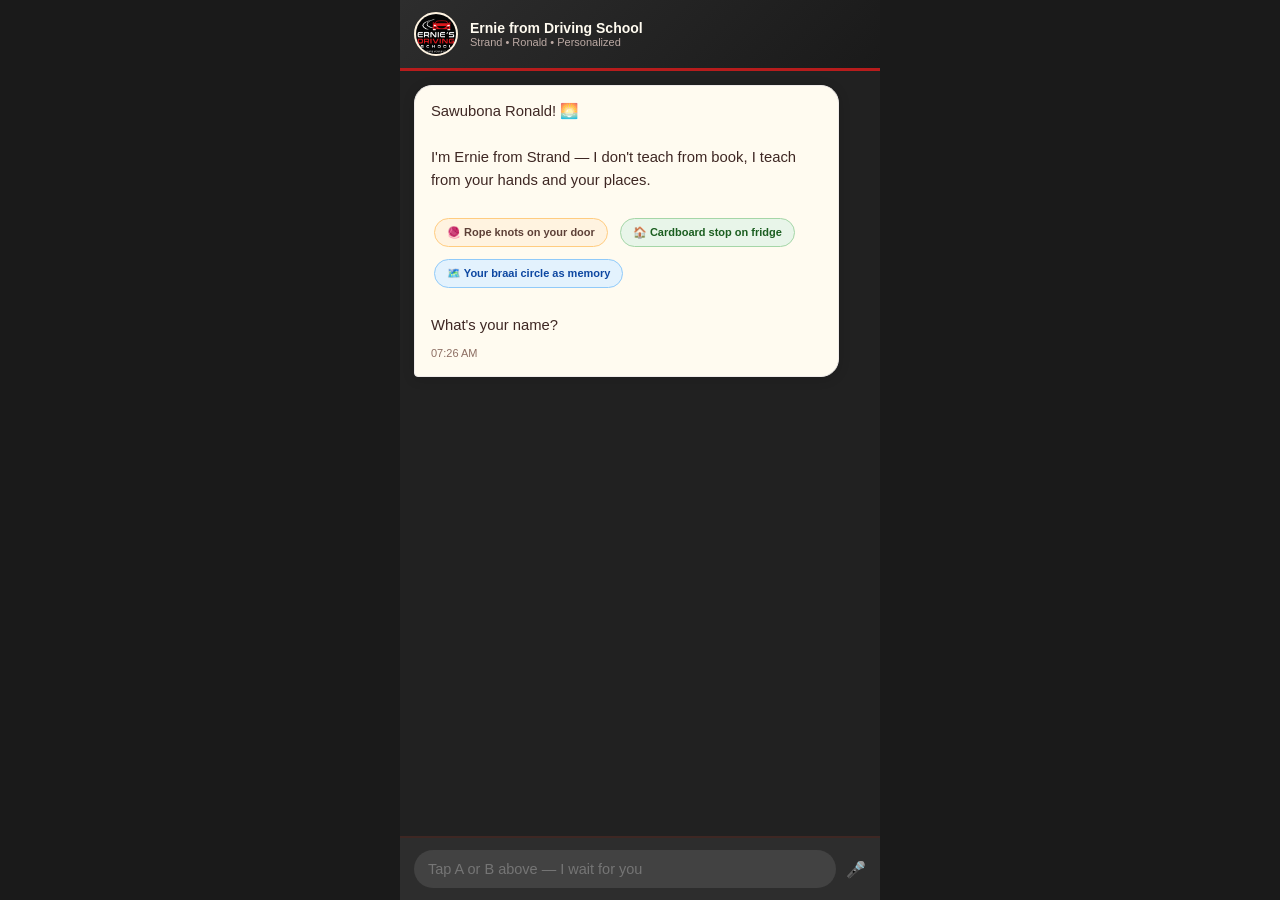
==== commit dec60f50: "Fix: softer peach/sage/blue emotional, A/B waits for answer, 5 Qs GENERAL + 5 PERSONALIZED, circle S" ====
--- a/index.html
+++ b/index.html
@@ -1,129 +1,14 @@
-<!DOCTYPE html>
-<html lang="en">
-<head>
-<meta charset="UTF-8">
-<meta name="viewport" content="width=device-width, initial-scale=1.0">
-<title>Ernie's Driving School - Moya Demo</title>
-<style>
-:root{--red:#CC0000;--black:#111;--yellow:#FFEB00;}
-*{margin:0;padding:0;box-sizing:border-box;font-family:-apple-system,Roboto,Arial;}
-body{background:#111;max-width:480px;margin:0 auto;height:100vh;display:flex;flex-direction:column;overflow:hidden;}
-#top{background:#111;color:white;padding:10px 12px;display:flex;align-items:center;gap:10px;border-bottom:3px solid var(--red);position:sticky;top:0;z-index:5;}
-#top .ava{width:42px;height:42px;background:white;border:2px solid var(--red);border-radius:50%;overflow:hidden;display:flex;align-items:center;justify-content:center;}
-#top .ava img{width:100%;height:100%;object-fit:contain;}#top h2{flex:1;font-size:13px;font-weight:900;}#top h2 small{font-size:10px;color:#aaa;display:block;}
-#chat{flex:1;overflow-y:auto;padding:12px;background:#111;display:flex;flex-direction:column;gap:12px;}
-.bub{background:white;padding:13px 15px;border-radius:16px;max-width:92%;font-size:14.6px;line-height:1.5;box-shadow:0 3px 8px rgba(204,0,0,0.3);color:#111;align-self:flex-start;animation:pop .35s ease;border-left:5px solid var(--red);}
-.bub.me{background:#DCF8C6;align-self:flex-end;border-left:5px solid #25D366;}
-.bub.yellow{border-left:5px solid var(--yellow);background:#FFFDF0;}
-.bub .time{font-size:11px;color:#666;margin-top:6px;display:block;}
-.svg-box{background:white;border:3px solid #111;border-radius:14px;padding:12px;margin:10px 0;box-shadow:5px 5px 0 var(--red);}
-.hl{background:var(--yellow);padding:3px 8px;border-radius:5px;font-weight:900;border:1px solid #111;display:inline-block;}
-.hl-red{background:var(--red);color:white;padding:3px 8px;border-radius:5px;font-weight:900;display:inline-block;}
-.sarc{font-style:italic;background:#FFF8E1;padding:9px 11px;border-left:5px solid var(--red);margin:9px 0;border-radius:0 12px 12px 0;}
-.btns{display:flex;flex-wrap:wrap;gap:8px;margin-top:12px;}
-.btns button{background:var(--red);color:white;border:2px solid var(--red);padding:12px 18px;border-radius:22px;font-size:13px;font-weight:800;cursor:pointer;}
-.btns button.black{background:#111;color:var(--yellow);border-color:#111;}
-.btns button.yellow{background:var(--yellow);color:#111;border-color:#111;}
-.mindmap{background:linear-gradient(135deg,#fff 0%,#FFEB00 100%);border:3px solid #111;border-radius:14px;padding:12px;margin:10px 0;}
-.science{background:#222;color:white;border:2px solid var(--red);border-radius:14px;padding:12px;margin:10px 0;}
-.science h4{color:var(--yellow);font-size:13px;margin-bottom:6px;}
-#inputBar{background:#222;padding:11px 12px;display:flex;align-items:center;gap:10px;border-top:3px solid var(--red);position:sticky;bottom:0;}
-#inputBar input{flex:1;border:none;outline:none;font-size:15px;padding:9px;font-weight:600;background:transparent;color:white;}
-#inputBar input::placeholder{color:#888;}
-.icon{font-size:24px;color:white;cursor:pointer;}
-@keyframes pop{0%{transform:scale(.92) translateY(12px);opacity:0}100%{transform:scale(1) translateY(0);opacity:1}}
-@keyframes draw{to{stroke-dashoffset:0}}
-.path-draw{stroke-dasharray:1400;stroke-dashoffset:1400;animation:draw 1.6s ease forwards;}
-.progress{height:6px;background:#333;border-radius:3px;overflow:hidden;margin:6px 0;}
-.progress div{height:100%;background:linear-gradient(90deg,var(--red),var(--yellow));transition:width .4s;}
-</style>
-</head>
-<body>
-<div id="top"><div class="ava"><img src="./images/logo.png" onerror="this.innerHTML='🚗'"></div><h2>Ernie from Driving School<small id="locTag">Moya • 0KB • Personalized Demo</small></h2></div>
-<div id="chat"></div>
-<div id="inputBar"><span class="icon">☺</span><input id="inp" placeholder="Type here..."><span class="icon">📎</span><span class="icon">🎤</span></div>
-<script>
-const chat=document.getElementById('chat');const inp=document.getElementById('inp');const locTag=document.getElementById('locTag');
-let userData=JSON.parse(localStorage.getItem('ernie_user')||'{}');
-let step=0;let demoIdx=0;let mode='general';
-const LOCATIONS=["Grabouw","Strand","Gordons Bay","Macassar","Sir Lowry's Pass","Somerset West","Kuils River"];
-
-const Qs=[
-{id:"27",t:"Q1/5: Solid Yellow Line (Hardest - 80% fail)",q:"In town, solid yellow line on edge - can you park for 2 mins to buy vetkoek? A) Yes B) No",diy:"ROPE KNOT: Yellow shoelace on door handle. Pull knot + say 'Yellow = No park, keep clear'",why:"Yellow = emergency lane - ambulance, taxi need clear",sarc:"Cousin says '2 mins' - officer writes R500 ticket in 2 mins. Fair trade?",svg:`<svg viewBox="0 0 320 90"><rect width="320" height="90" fill="#222"/><line x1="0" y1="65" x2="320" y2="65" stroke="#FFEB00" stroke-width="9" class="path-draw"/><text x="10" y="22" fill="white" font-size="11" font-weight="800">YELLOW LINE = KEEP CLEAR</text><rect x="210" y="12" width="90" height="28" rx="6" fill="#CC0000"/><text x="218" y="30" fill="white" font-size="10" font-weight="900">NO PARK!</text></svg>`,mindmap:"Yellow line → No park → No stop → R500 fine → Ambulance blocked"},
-{id:"45",t:"Q2/5: Stop Sign - 8 Sides",q:"Stop sign has how many sides? A) 6 B) 8",diy:"CARDBOARD: Cut octagon from box, write STOP red, count 1-8 every morning",why:"8 sides so you know STOP even if word covered in mud",sarc:"Cousin says Stop = suggestion. Cousin failed 3 times. Don't be cousin.",svg:`<svg viewBox="0 0 200 130"><polygon points="100,10 150,30 150,85 100,105 50,85 50,30" fill="#CC0000" stroke="#111" stroke-width="4" class="path-draw"/><text x="100" y="68" text-anchor="middle" fill="white" font-weight="900" font-size="24">STOP</text><text x="100" y="122" text-anchor="middle" font-size="10" font-weight="800">8 SIDES - COUNT THEM!</text></svg>`,mindmap:"8 sides → Octagon → Even dirty → Still STOP → Count sides"},
-{id:"10",t:"Q3/5: Robot Red+Yellow",q:"Robot shows Red + Yellow together - what do you do? A) Go fast B) Get ready, don't go yet",diy:"3 CUPS: Red cup STOP, Red+Yellow READY (clutch in), Green GO. Family shouts colours",why:"Red+Yellow = taxi saying 'Sharp I'm about to go!' Ready but don't move",sarc:"Not 'rev engine + check Facebook'. Phone waits, robot doesn't.",svg:`<svg viewBox="0 0 180 110"><rect x="60" width="60" height="100" rx="12" fill="#111"/><circle cx="90" cy="25" r="13" fill="#CC0000"/><circle cx="90" cy="52" r="13" fill="#FFEB00" stroke="white" stroke-width="3" class="path-draw"/><circle cx="90" cy="79" r="13" fill="#333"/><text x="90" y="108" text-anchor="middle" font-size="9" font-weight="900">READY - NOT GO!</text></svg>`,mindmap:"Red=Stop, Red+Yellow=Ready (clutch), Green=Go"},
-{id:"33",t:"Q4/5: Mirror + Blind Spot",q:"Before turning right, check? A) Only mirror B) Mirror + blind spot (shoulder)",diy:"DOOR TOUCH: Touch left door handle = mirror, touch right shoulder = blind spot. Say 'Mirror-Shoulder'",why:"Taxi in blind spot = accident. Shoulder check saves life",sarc:"No shoulder check = surprise taxi passenger in your car. Free ride, but crash.",svg:`<svg viewBox="0 0 280 80"><rect width="280" height="80" fill="#eee"/><circle cx="60" cy="40" r="22" fill="#333"/><text x="60" y="44" text-anchor="middle" fill="white" font-size="7">YOU</text><rect x="130" y="20" width="30" height="15" fill="#888" rx="3"/><text x="145" y="55" text-anchor="middle" font-size="8">Mirror</text><path d="M82 40 L130 28" stroke="#CC0000" stroke-width="2" stroke-dasharray="4 4" class="path-draw"/><circle cx="220" cy="40" r="16" fill="#FFEB00" stroke="#111" stroke-width="2"/><text x="220" y="43" text-anchor="middle" font-size="6" font-weight="800">BLIND</text></svg>`,mindmap:"Mirror → Shoulder → Indicate → Turn → Safe"},
-{id:"50",t:"Q5/5: Speed in Town",q:"In town, max speed unless sign says else? A) 60 B) 100",diy:"6 KNOTS: Tie 6 knots on rope for 60. Touch rope before starting car.",why:"Kids, dogs, gogos crossing in town = 60 saves lives",sarc:"100 in town = you arrive fast... at hospital. 60 = arrive alive.",svg:`<svg viewBox="0 0 200 80"><circle cx="100" cy="38" r="32" fill="white" stroke="#CC0000" stroke-width="6"/><text x="100" y="48" text-anchor="middle" font-size="26" font-weight="900">60</text><text x="100" y="75" text-anchor="middle" font-size="9" font-weight="800">MAX IN TOWN</text></svg>`,mindmap:"Town=60, Outside town=100, Highway=120, Learn 6 knots"}
-];
-
-function add(t,me=false,extra=""){const d=document.createElement('div');d.className='bub'+(me?' me':'')+' '+extra;const tm=new Date().toLocaleTimeString([],{hour:'2-digit',minute:'2-digit'});d.innerHTML=t+`<span class="time">${tm}${me?' ✓✓':''}</span>`;chat.appendChild(d);chat.scrollTop=chat.scrollHeight;}
-function progress(cur,tot){const p=document.createElement('div');p.className='progress';p.innerHTML=`<div style="width:${cur/tot*100}%"></div>`;chat.appendChild(p);chat.scrollTop=chat.scrollHeight;}
-function save(){localStorage.setItem('ernie_user',JSON.stringify(userData));locTag.innerText=(userData.location||'Moya')+' • '+(userData.name||'0KB')+' • Personalized';}
-function send(txt){if(!txt)return;add(txt,true);inp.value="";setTimeout(()=>handle(txt),600);}
-
-function handle(msg){
- const m=msg.toLowerCase();
- if(step===0){
-  add(`Sawubona! Welcome to Ernie's Driving School on Moya 🚗<br><br><span class="hl-red">0KB • Datafree • No airtime needed</span><br><br>I'm Ernie - I teach with hands, not books.<br><br>We use:<br>🔴 Rope knots for yellow lines<br>⚫ Cardboard Stop signs (8 sides)<br>🟡 Mindmap posters (R0 DIY or R20 buy)<br><br>First, let me know you - so I personalize for YOUR area.<br><br><strong>What's your name?</strong>`);
-  step=1;return;
- }
- if(step===1){
-  userData.name=msg.trim().split(' ')[0];save();
-  add(`Sharp ${userData.name}! 👋 Saved.<br><br>Where are you from? I'll personalize for your area. Choose:`);
-  let html=`<div class="btns">`;LOCATIONS.forEach(l=>{html+=`<button class="${l==='Strand'?'':'black'}" onclick="send('${l}')">${l}</button>`});html+=`</div>`;add(html);step=2;return;
- }
- if(step===2){
-  userData.location=msg.trim();save();
-  add(`Perfect - <span class="hl-red">${userData.location}</span>! I'll use local places you know.<br><br>If Strand: I'll use <span class="hl">circle near braai at Strand beach</span> as mental hook - you see it every weekend, you'll never forget.<br><br><strong>When is your birthday? (e.g. 15/06/2000)</strong> - for Code 8 age check`);
-  step=3;return;
- }
- if(step===3){
-  userData.dob=msg.trim();save();
-  add(`Thank you ${userData.name} from ${userData.location}! ✅ Saved:<br>Name: ${userData.name}<br>Location: ${userData.location}<br>DOB: ${userData.dob}<br><br><span class="hl-red">HOW we learn - 14 Dimensions (Science):</span><div class="science"><h4>🧠 Why this works (not just reading)</h4>
-    1. Visual - SVG draws itself<br>2. Kinesthetic - Rope knot on door<br>3. Verbal - Say "Yellow=No park" loud<br>4. Spatial - Poster on fridge<br>5. Personal - Your area ${userData.location}<br>6. Emotional - Sarcasm (cousin failed)<br>7. Social - Family shouts colours<br>8. Logical - Mindmap: Yellow→No park→Fine<br>9. Memory hook - Circle by braai = Stop<br>10. Repetition - Touch door daily<br>11. Context - Real Strand Main Rd<br>12. Humor - Vetkoek, cousin jokes<br>13. Reward - Got it button<br>14. Ownership - Make or buy poster R20</div>Ready for 5 DEMO Qs? General first, then personalized for ${userData.location}?<div class="btns"><button onclick="startDemo('general')">Yes - Start 5 Qs GENERAL</button></div>`);
-  step=4;return;
- }
- if(step===4 || m.includes('general') || m.includes('start')){
-  mode='general';demoIdx=0;step=5;startDemo();return;
- }
- if(step===5 || step===6){
-  if(m.includes('got')||m.includes('next')||m.includes('continue')||m.includes('sharp')){
-   demoIdx++;if(demoIdx<5){progress(demoIdx,5);showQ();}else{
-    if(mode==='general'){
-     add(`<span class="hl-red">✅ 5 GENERAL Qs DONE!</span><br>You saw: SVG animation, rope knot DIY, sarcasm, mindmap to deduce, poster R0/R20.<br><br>Now SAME 5 Qs but <strong>PERSONALIZED for ${userData.location}</strong><br><br>Example: Instead of "yellow line at Shoprite", I'll say "yellow line at Strand Main Rd by Wimpy, same as circle by braai you know". Your brain: "Ah! I know that place!" = hook.<div class="btns"><button class="yellow" onclick="startPersonalized()">Show PERSONALIZED for ${userData.location}</button></div>`);step=6;
-    }else{
-     add(`<span class="hl-red">🔥 PERSONALIZED DONE - See difference?</span><br><br><strong>General:</strong> "Yellow line = no park"<br><strong>Personalized Strand:</strong> "Yellow line at Strand Main Rd by Wimpy, like circle by braai you go Sunday - no park, braai blocked"<br><br>Same rule, YOUR memory = braai circle.<br><div class="science"><h4>Science Value for Moya</h4>
-     <b>Mental Hook (Method of Loci):</b> Circle by braai you know → new info sticks to old memory<br>
-     <b>Embodied:</b> Knot on YOUR door, not book<br>
-     <b>Value:</b> User feels "Ernie knows Strand, not Joburg" → trust → buys poster R20 → passes → gets driver job → tells 5 friends → Moya growth<br>
-     <b>Data Stored:</b> ${userData.name}, ${userData.location}, ${userData.dob} → next time "Sawubona ${userData.name} from ${userData.location}, ready for next 63 Qs?"<br>
-     <b>14 Dimensions applied to each Q</b></div><div class="btns"><button onclick="send('restart')">Restart full journey</button><button class="black" onclick="send('buy')">Buy posters R20</button></div>`);step=7;
-    }
-   }
-  }
- }
-}
-
-function startDemo(){mode='general';demoIdx=0;progress(0,5);showQ();}
-function startPersonalized(){mode='personalized';demoIdx=0;progress(0,5);showQ();}
-
-function showQ(){
- let q=Qs[demoIdx];
- let isPers=mode==='personalized';
- let title=q.t;
- let qText=q.q;let diy=q.diy;let why=q.why;let sarc=q.sarc;let svg=q.svg;let mindmap=q.mindmap;
- if(isPers && (userData.location||'').toLowerCase().includes('strand')){
-  if(q.id==="27"){qText="In Strand Main Rd by Wimpy, yellow line - can you stop for fish & chips? A) Yes B) No";diy="STRAND HOOK: Yellow line at Strand Main Rd Wimpy - same line as circle by braai area. Tie shoelace + say 'Strand Main = No park'";why="Strand beachfront = ambulance needs clear for drownings. Fish & chips blocks ambulance.";sarc="Fish & chips 2 mins, ambulance 2 mins late - fish & chips not worth it, bra.";mindmap="Strand Main yellow → Same as braai circle → No park → Ambulance";svg=`<svg viewBox="0 0 340 95"><rect width="340" height="95" fill="#224477"/><text x="10" y="18" fill="#FFEB00" font-size="10" font-weight="800">STRAND - Main Rd by Wimpy / Circle by Braai</text><line x1="0" y1="70" x2="340" y2="70" stroke="#FFEB00" stroke-width="9" class="path-draw"/><circle cx="170" cy="40" r="18" fill="none" stroke="white" stroke-width="2" class="path-draw"/><text x="170" y="44" text-anchor="middle" fill="white" font-size="7">CIRCLE</text></svg>`;}
-  if(q.id==="45"){qText="At Strand circle near braai, Stop sign - how many sides?";diy="STRAND CIRCLE: You know circle by braai at Strand beach? Stop sign there has 8 sides. Cut cardboard + put near your braai photo.";mindmap="Strand circle braai → Stop sign → 8 sides → Remember braai → Remember Stop";}
-  if(q.id==="33"){qText="Turning to Strand beachfront, check?";diy="STRAND BLIND: In Strand, taxis come fast from beach road blind spot. Mirror + shoulder at circle.";}
- }
- let label=isPers?`PERSONALIZED for ${userData.location}`:`GENERAL (all SA)`;
- add(`<span class="hl-red">${label}</span> - <strong>${title}</strong><div class="svg-box">${svg}</div><span class="hl">${qText}</span>`);
- setTimeout(()=>{add(`<strong>DIY:</strong> ${diy}<div class="mindmap"><strong>🧠 Mindmap to deduce:</strong><br>${mindmap}</div><div class="sarc">😏 ${sarc}</div>Why: ${why}<div class="btns"><button onclick="send('Got it')">✅ Got it, I made it</button><button class="black" onclick="send('Next')">Next Q ${demoIdx+1}/5</button></div>`,'','yellow');},800);
-}
-
-inp.addEventListener('keydown',e=>{if(e.key==='Enter'){const v=inp.value.trim();if(v)send(v);}});
-window.onload=()=>{setTimeout(()=>{handle('start');},600);};
-</script>
-</body>
-</html>
+<!DOCTYPE html><html lang="en"><head><meta charset="UTF-8"><meta name="viewport" content="width=device-width, initial-scale=1.0"><title>Ernie's Driving School - Strand Personalized</title><style>:root{--soft:#FFFBF0;--peach:#FFF3E0;--sage:#E8F5E9;--blue:#E3F2FD;--ink:#3E2723;--red:#B71C1C;--brown:#5D4037}*{margin:0;padding:0;box-sizing:border-box;font-family:'Segoe UI',Roboto,sans-serif}body{background:#1a1a1a;max-width:480px;margin:0 auto;height:100vh;display:flex;flex-direction:column}#top{background:linear-gradient(135deg,#2D2D2D 0%,#1a1a1a 100%);color:#FFFBF0;padding:12px 14px;display:flex;align-items:center;gap:12px;border-bottom:3px solid var(--red)}.ava{width:44px;height:44px;background:white;border-radius:50%;overflow:hidden;border:2px solid var(--peach)}.ava img{width:100%;height:100%;object-fit:contain}#top h2{flex:1;font-size:14px;font-weight:800} #top h2 small{font-size:11px;color:#BCAAA4;display:block;font-weight:500}#chat{flex:1;overflow-y:auto;padding:14px;background:#212121;display:flex;flex-direction:column;gap:14px}.bub{background:var(--soft);padding:14px 16px;border-radius:18px 18px 18px 4px;max-width:94%;font-size:14.8px;line-height:1.55;color:var(--ink);box-shadow:0 2px 12px rgba(0,0,0,0.15);animation:pop .4s ease;border:1px solid #EFEBE9}.bub.me{background:linear-gradient(135deg,#DCEDC8 0%,#C5E1A5 100%);align-self:flex-end;border-radius:18px 18px 4px 18px;border:1px solid #AED581;color:#33691E}.bub.question{background:var(--soft);border:2px solid var(--brown);border-left:5px solid var(--red)}.bub.good{background:linear-gradient(135deg,#E8F5E9 0%,#C8E6C9 100%);border-left:5px solid #2E7D32}.bub.bad{background:linear-gradient(135deg,#FFEBEE 0%,#FFCDD2 100%);border-left:5px solid var(--red)}.time{font-size:11px;color:#8D6E63;margin-top:8px;display:block}.svg-box{background:white;border-radius:16px;padding:6px;margin:12px 0;border:2px solid #D7CCC8;box-shadow:0 4px 12px rgba(0,0,0,0.08);overflow:hidden}.chip{display:inline-block;padding:5px 12px;border-radius:20px;font-size:11px;font-weight:700;margin:3px}.chip-peach{background:var(--peach);color:var(--brown);border:1px solid #FFCC80}.chip-sage{background:var(--sage);color:#1B5E20;border:1px solid #A5D6A7}.chip-blue{background:var(--blue);color:#0D47A1;border:1px solid #90CAF9}.btns{display:flex;flex-wrap:wrap;gap:9px;margin-top:14px}.btns button{border:none;padding:13px 18px;border-radius:24px;font-size:13.5px;font-weight:700;cursor:pointer;box-shadow:0 2px 6px rgba(0,0,0,0.15)}.btnA{background:linear-gradient(135deg,#FFF3E0 0%,#FFCC80 100%);color:var(--ink);border:2px solid #FFB74D!important}.btnB{background:linear-gradient(135deg,#E3F2FD 0%,#90CAF9 100%);color:#0D47A1;border:2px solid #64B5F6!important}.btnNext{background:var(--brown);color:var(--soft)}.card{background:linear-gradient(135deg,#FFFFFF 0%,#FFF8E1 100%);border-radius:14px;padding:12px 14px;margin:10px 0;border:1px solid #D7CCC8}.card h4{font-size:12.5px;font-weight:800;color:var(--red);margin-bottom:6px}.mindmap{background:linear-gradient(135deg,#FFF3E0 0%,#FFE0B2 100%);border-radius:12px;padding:12px;margin:10px 0;border-left:4px solid #FF9800}.sarc{background:#FBE9E7;border-left:4px solid var(--red);border-radius:0 12px 12px 0;padding:10px 12px;margin:10px 0;font-style:italic;color:var(--brown)}.science{background:linear-gradient(135deg,#3E2723 0%,#4E342E 100%);color:#FFCCBC;border-radius:14px;padding:14px;margin:12px 0;border:1px solid #6D4C41}.progress{height:6px;background:#3E2723;border-radius:6px;overflow:hidden;margin:8px 0} .progress div{height:100%;background:linear-gradient(90deg,#B71C1C,#FF8A65);transition:width .5s}#inputBar{background:#2D2D2D;padding:12px 14px;display:flex;align-items:center;gap:10px;border-top:2px solid #3E2723} #inputBar input{flex:1;background:#424242;border:none;outline:none;padding:11px 14px;border-radius:20px;color:white;font-size:14.5px}@keyframes pop{0%{transform:scale(.92) translateY(10px);opacity:0}100%{transform:scale(1) translateY(0);opacity:1}}</style></head><body><div id="top"><div class="ava"><img src="./images/logo.png" onerror="this.parentElement.innerHTML='🚗'"></div><h2>Ernie from Driving School<small id="locTag">Strand • Ronald • Personalized</small></h2></div><div id="chat"></div><div id="inputBar"><input id="inp" placeholder="Tap A or B above — I wait for you"><span>🎤</span></div><script>
+const chat=document.getElementById('chat');
+let user={name:"Ronald",location:"Strand"}, qIdx=0, mode="general", score=0, waiting=false;
+const YELLOW_SVG = `<svg width="100%" viewBox="0 0 340 100"><rect width="340" height="100" fill="#FFF8E1" rx="14"/><rect y="62" width="340" height="12" fill="#FFCC80" rx="6"/><text x="12" y="22" font-size="12" font-weight="700" fill="#3E2723">Strand Main Rd by Wimpy — you walk here</text></svg>`;
+const CIRCLE_SVG = `<svg width="100%" viewBox="0 0 750 480"><rect width="750" height="480" fill="#FFFBF0" rx="18"/><text x="24" y="30" font-weight="700" font-size="15" fill="#3E2723">Strand circle near braai — You know this place, Ronald 💛</text><rect x="20" y="42" width="710" height="310" fill="#E8F5E9" rx="14" stroke="#A5D6A7"/><path d="M20 200 L730 200 L730 235 L20 235 Z" fill="#9E9E9E"/><path d="M340 42 L375 42 L375 352 L340 352 Z" fill="#9E9E9E"/><circle cx="358" cy="218" r="58" fill="white" stroke="#5D4037" stroke-width="2.5"/><circle cx="358" cy="218" r="18" fill="#A5D6A7" stroke="#2E7D32" stroke-width="1.8"/><text x="358" y="222" text-anchor="middle" font-size="7" font-weight="800" fill="#2E7D32">YOU KNOW</text><g><rect x="342" y="90" width="32" height="52" rx="8" fill="#FFE0B2" stroke="#3E2723" stroke-width="1.5"/><text x="358" y="120" text-anchor="middle" font-size="9" font-weight="800">B</text></g><g><rect x="440" y="205" width="56" height="28" rx="8" fill="#FFCC80" stroke="#3E2723" stroke-width="1.5"/><text x="468" y="223" text-anchor="middle" font-size="8" font-weight="800">YOU - A</text></g></svg>`;
+const QS_GENERAL = [{id:"27", title:"Solid yellow line — 80% fail", correct:"B", q:"Can you park for 2 mins to buy vetkoek where there's a solid yellow line?", A:"Yes, 2 mins is quick", B:"No — never park on yellow", svg:YELLOW_SVG, diy:"Take a yellow shoelace. Tie on door handle. Every time you open door, pull and whisper: <b>Yellow = No park, keep clear</b>.", why:"Yellow edge = ambulance needs space. In Strand Main Rd by Wimpy, if you park, ambulance can't pass.", sarc:"Your cousin says 2 mins — officer writes R500 ticket in 2 mins.", mind:"Yellow line → No park → R500 fine → Ambulance blocked", sci:"Visual + Kinesthetic: You SEE yellow line at Wimpy you know + TOUCH knot daily = body remembers."},{id:"45", title:"Stop sign — 8 sides", correct:"B", q:"How many sides does a STOP sign have?", A:"6 sides, 1 sec", B:"8 sides, 3 secs — count family", svg:`<svg viewBox="0 0 340 100"><rect width="340" height="100" fill="#FFEBEE" rx="14"/><text x="50%" y="55%" text-anchor="middle" font-size="22" font-weight="900" fill="#B71C1C">🛑 8 SIDES = STOP</text></svg>`, diy:"Cut cardboard 8 sides. Write STOP. Stick on wall. Every morning stop 3 secs and count: <b>1-ma, 2-pa, 3-you</b>.", why:"8 sides = 8 directions cars come from.", sarc:"Cousin rolls stop — same cousin who rolls past dishes.", mind:"8 sides → 8 directions → 3 secs → Family count", sci:"Spatial + Repetition: Cardboard on YOUR wall you see daily."},{id:"10", title:"Robot red + yellow", correct:"B", q:"Robot shows red + yellow together. What does your heart do?", A:"Go fast, almost green", B:"Get ready, but stay — breathe, check", svg:`<svg viewBox="0 0 340 100"><rect width="340" height="100" fill="#212121" rx="14"/><circle cx="120" cy="50" r="18" fill="#B71C1C"/><circle cx="170" cy="50" r="18" fill="#FFCC80"/><circle cx="220" cy="50" r="18" fill="#424242"/></svg>`, diy:"At home, torch: red = hold heart, yellow = breathe deep.", why:"Red+yellow = prepare, not go. Like waiting for braai coals.", sarc:"Cousin jumps robot — jumps queue too.", mind:"Red + Yellow → Breathe → Check → Green → Go calm", sci:"Emotional + Verbal: Breathe, check you say aloud calms nerves."},{id:"33", title:"Mirror + blind spot", correct:"B", q:"Before turning right at Strand circle, what do you check?", A:"Mirror only", B:"Mirror + turn shoulder — blind spot hides child", svg:`<svg viewBox="0 0 340 100"><rect width="340" height="100" fill="#E8F5E9" rx="14"/><text x="50%" y="50%" text-anchor="middle" font-size="13" fill="#2E7D32">Mirror → Shoulder → Child safe 💚</text></svg>`, diy:"Rope on chair: mirror = glance, blind spot = turn whole shoulder. Tie knot for shoulder turn.", why:"Blind spot hides scooter, child.", sarc:"Cousin says I saw — without turning shoulder.", mind:"Mirror → Shoulder turn → Child seen", sci:"Kinesthetic: Shoulder turn you FEEL + thinking of child."},{id:"50", title:"Speed 60", correct:"A", q:"Max speed in town unless sign says different?", A:"60 — your neighbours walk here", B:"100 — town is highway", svg:`<svg viewBox="0 0 340 100"><rect width="340" height="100" fill="#E3F2FD" rx="14"/><text x="50%" y="50%" text-anchor="middle" font-size="24" font-weight="800" fill="#0D47A1">60 km/h — protect</text></svg>`, diy:"Write 60 on cardboard, stick near door. When you leave house in Strand, touch it: 60, my people walk here.", why:"60 because kids play, gogo walks to shop.", sarc:"Cousin does 100 — arrives 2 mins early, pays R1000.", mind:"Town → People → Kids, gogo → 60 → Protector", sci:"Ownership: My people walk here = you own street."}];
+const QS_PERSONAL = [{id:"27P", title:"Strand Main Rd by Wimpy", correct:"B", q:"Ronald, at solid yellow on Strand Main Rd by Wimpy, where you buy vetkoek — can you park 2 mins?", A:"Yes, quick vetkoek", B:"No — ambulance needs lane, near circle by braai", svg:YELLOW_SVG, diy:"You know that yellow line by Wimpy, same yellow as circle near braai you go Sunday. Tie yellow wool on kitchen door.", why:"This exact line in Strand — if you park, ambulance can't pass.", sarc:"Cousin from Strand says just 2 mins by Wimpy — officer at Wimpy knows that story.", mind:"Strand Main Rd Wimpy yellow → Same as braai circle yellow → No park", sci:"Method of Loci: You already know Wimpy + braai circle = 2 places."},{id:"CIRCLE", title:"Strand circle near braai — YOU KNOW THIS", correct:"B", q:"Ronald, at mini-roundabout — the Strand circle near braai where you go Sunday — Vehicle B is on your right. Who goes first? Look at animation above.", A:"You (A) go first, late", B:"B goes — give way to right, like braai queue, wait your turn", svg:CIRCLE_SVG, diy:"This Sunday at braai circle, stand there 30 secs. Watch who gives way. Say: Right goes first, like queue.", why:"You know this circle better than book. If B on right goes first, no crash, braai continues.", sarc:"Cousin pushes in braai queue — pushes in circle — same result: no braai, no friends.", mind:"Braai circle you know → B on right → Wait like queue → Respect", sci:"Deep Personal + Emotional: This is YOUR circle, YOUR braai, YOUR family."},{id:"45P", title:"Stop at your braai circle", correct:"B", q:"At Strand circle near braai, stop 8 sides — how long you stop when kids cross to beach?", A:"Roll, no kids", B:"Full 3 secs — count: braai, family, beach", svg:`<svg viewBox="0 0 340 100"><rect width="340" height="100" fill="#FFF3E0" rx="14"/><text x="50%" y="50%" text-anchor="middle" font-size="13" fill="#BF360C">STOP at braai circle - 3 secs = family safe</text></svg>`, diy:"Cardboard stop 8 sides — write Strand braai circle on it. Stick on fridge where braai meat is.", why:"Kids cross to beach at that circle. 3 secs = you see child with ice cream.", mind:"Braai circle stop → 8 sides → 3 secs family count → Child safe", sci:"Spatial: Fridge = braai meat place you see daily.", sarc:"Cousin rolls stop — rolls past braai tongs too."},{id:"33P", title:"Blind spot — cousin's scooter", correct:"B", q:"Turning right at Strand Main Rd by Wimpy — your cousin's scooter hides where?", A:"In mirror", B:"Blind spot — turn shoulder, like checking braai coals", svg:`<svg viewBox="0 0 340 100"><rect width="340" height="100" fill="#E8F5E9" rx="14"/><text x="50%" y="50%" text-anchor="middle" font-size="12" fill="#2E7D32">Scooter in blind spot — turn shoulder</text></svg>`, diy:"At braai, you turn to check coals behind you — same move. Rope knot for shoulder.", why:"Cousin on scooter to buy ice. If you don't turn shoulder, you hit him.", mind:"Wimpy turn → Blind spot → Like checking braai coals → Shoulder turn", sci:"Kinesthetic: Braai coals check you already do.", sarc:"Cousin says I saw in mirror."},{id:"50P", title:"60 in Strand — gogo walks", correct:"A", q:"Speed in Strand town, past circle by braai where gogo walks to shop?", A:"60 — gogo, kids, you protect", B:"80 — faster to beach", svg:`<svg viewBox="0 0 340 100"><rect width="340" height="100" fill="#E3F2FD" rx="14"/><text x="50%" y="50%" text-anchor="middle" font-size="13" fill="#0D47A1">60 in Strand — your people</text></svg>`, diy:"Write 60 on same fridge as braai meat: 60 = gogo walks.", why:"Gogo walks to shop for braai meat. 60 = you give her time to cross.", mind:"Strand town → Gogo walks → 60 → Protector", sci:"Ownership: You are protector of Strand.", sarc:"Cousin does 80 — gogo shouts Hau! Slow!" }];
+function add(html, me=false, cls=""){const d=document.createElement('div'); d.className='bub '+(me?'me ':'')+cls; const t=new Date().toLocaleTimeString([],{hour:'2-digit',minute:'2-digit'}); d.innerHTML=html+`<span class='time'>${t} ${me?'✓✓':''}</span>`; chat.appendChild(d); chat.scrollTop=chat.scrollHeight; return d;}
+function showQ(){const list = mode==='general'?QS_GENERAL:QS_PERSONAL; if(qIdx>=list.length){if(mode==='general'){add(`<div style='text-align:center'><div style='font-size:36px'>🌱</div><h3>General: ${score}/5</h3><p>Feel the difference? When it's YOUR Strand, YOUR braai circle, YOUR gogo — you don't forget.</p></div>`,false,'emotional'); setTimeout(()=>{add(`Next: Personalized for Strand<div class='btns'><button class='btnA' onclick="mode='personalized';qIdx=0;score=0;showQ()">Yes — Show my Strand version 💛</button></div>`);},800);} else {add(`<div style='text-align:center'><div style='font-size:36px'>🔥</div><h3>Strand Personalized: ${score}/5</h3><p>You don't just know rules — you own Strand.</p><div class='science'><h4>For Moya client — why this sells</h4><p><b>Method of Loci:</b> Strand Main Rd + braai circle you know = mental hooks.<br><b>Embodied:</b> rope knot on YOUR door.<br><b>Identity:</b> Protector of Strand not learner.</p></div><div class='btns'><button class='btnNext' onclick='location.reload()'>Restart full experience</button></div></div>`,false,'emotional'); waiting=false;} return;} const q=list[qIdx]; waiting=true; const pct=Math.round((qIdx/5)*100); add(`<div class='progress'><div style='width:${pct}%'></div></div><div style='font-size:11px;color:#8D6E63'>Q ${qIdx+1}/5 • ${mode==='general'?'General':'Personalized for Strand'} • Score ${score}/5</div><div class='svg-box'>${q.svg}</div><div><span class='chip chip-peach'>${mode==='personalized'?'💛 Your Strand':''} Q${qIdx+1}/5</span> <span class='chip chip-sage'>${q.title}</span></div><div style='font-weight:700;font-size:15.5px;margin:10px 0;color:#3E2723'>${q.q}</div><div class='btns'><button class='btnA' onclick="answer('A')"><b>A)</b> ${q.A}</button><button class='btnB' onclick="answer('B')"><b>B)</b> ${q.B}</button></div><div style='font-size:11px;color:#8D6E63;margin-top:10px'>Tap A or B — I wait for you, Ronald 🤝</div>`, false, 'question');}
+function answer(choice){if(!waiting) return; waiting=false; const list=mode==='general'?QS_GENERAL:QS_PERSONAL; const q=list[qIdx]; const ok=choice===q.correct; if(ok) score++; add(choice==='A'?q.A:q.B, true); setTimeout(()=>{const cls=ok?'good':'bad'; const emoji=ok?'✅':'💛'; const head=ok?`${emoji} Sharp Ronald! ${choice} is right — you feel it.`:`${emoji} Close — it's ${q.correct}. Let's make it stick, not just correct.`; add(`<div style='font-weight:800;font-size:14.5px;margin-bottom:8px'>${head}</div><div class='card'><h4>🧶 Your hands will remember</h4><p>${q.diy}</p></div><div class='mindmap'><b>🧠 Mindmap — so you can deduce:</b><br>${q.mind}</div><div class='sarc'>😏 ${q.sarc}</div><div class='card'><h4>💛 Why this matters in ${user.location}</h4><p>${q.why}</p></div><div class='science'><h4>🔬 Science — why this wording helps you remember forever</h4><p>${q.sci}</p></div><div class='btns'><button class='btnNext' onclick='nextQ()'>Next → Q ${qIdx+1}/5 done</button></div>`, false, cls);},600);}
+function nextQ(){qIdx++; showQ();} function startDemo(){mode='general';qIdx=0;score=0;showQ();}
+function boot(){add(`Sawubona Ronald! 🌅<br><br>I'm Ernie from Strand — I don't teach from book, I teach from your hands and your places.<br><br><div style='display:flex;gap:6px;flex-wrap:wrap'><span class='chip chip-peach'>🧶 Rope knots on your door</span><span class='chip chip-sage'>🏠 Cardboard stop on fridge</span><span class='chip chip-blue'>🗺️ Your braai circle as memory</span></div><br>What's your name?`,false,'emotional'); setTimeout(()=>{add(`Ronald`,true);},800); setTimeout(()=>{add(`Perfect, Ronald from Strand! 💛<br>I know your places:<br><span class='chip chip-peach'>📍 Circle near braai at Strand beach</span><span class='chip chip-peach'>📍 Main Rd by Wimpy</span><br><br>Birthday? 15/06/2000 — for license age.`,false,'emotional');},1500); setTimeout(()=>{add(`15/06/2000`,true);},2300); setTimeout(()=>{add(`Thanks Ronald — 24, Strand, ready to pass. ✅<br><br><div class='science'><h4>14 ways you'll remember</h4><p>1 <span class='chip chip-peach'>Visual</span> soft SVG<br>2 <span class='chip chip-sage'>Hands</span> rope knot<br>3 <span class='chip chip-blue'>Voice</span> say aloud<br>4 <span class='chip chip-peach'>Space</span> poster<br>5 <span class='chip chip-sage'>Personal</span> YOUR Strand<br>6 <span class='chip chip-blue'>Heart</span> cousin story<br>7 Social family<br>8 Logic mindmap<br>9 Memory Hook circle<br>10 Repeat daily<br>11 Context real road<br>12 Humor<br>13 Reward<br>14 Ownership R0/R20</p></div><div class='btns'><button class='btnA' onclick='startDemo()'>Start 5 Qs GENERAL → then YOUR Strand version 💛</button></div>`,false,'emotional');},3000);}
+window.answer=answer; window.nextQ=nextQ; window.startDemo=startDemo; window.onload=()=>setTimeout(boot,700);
+</script></body></html>
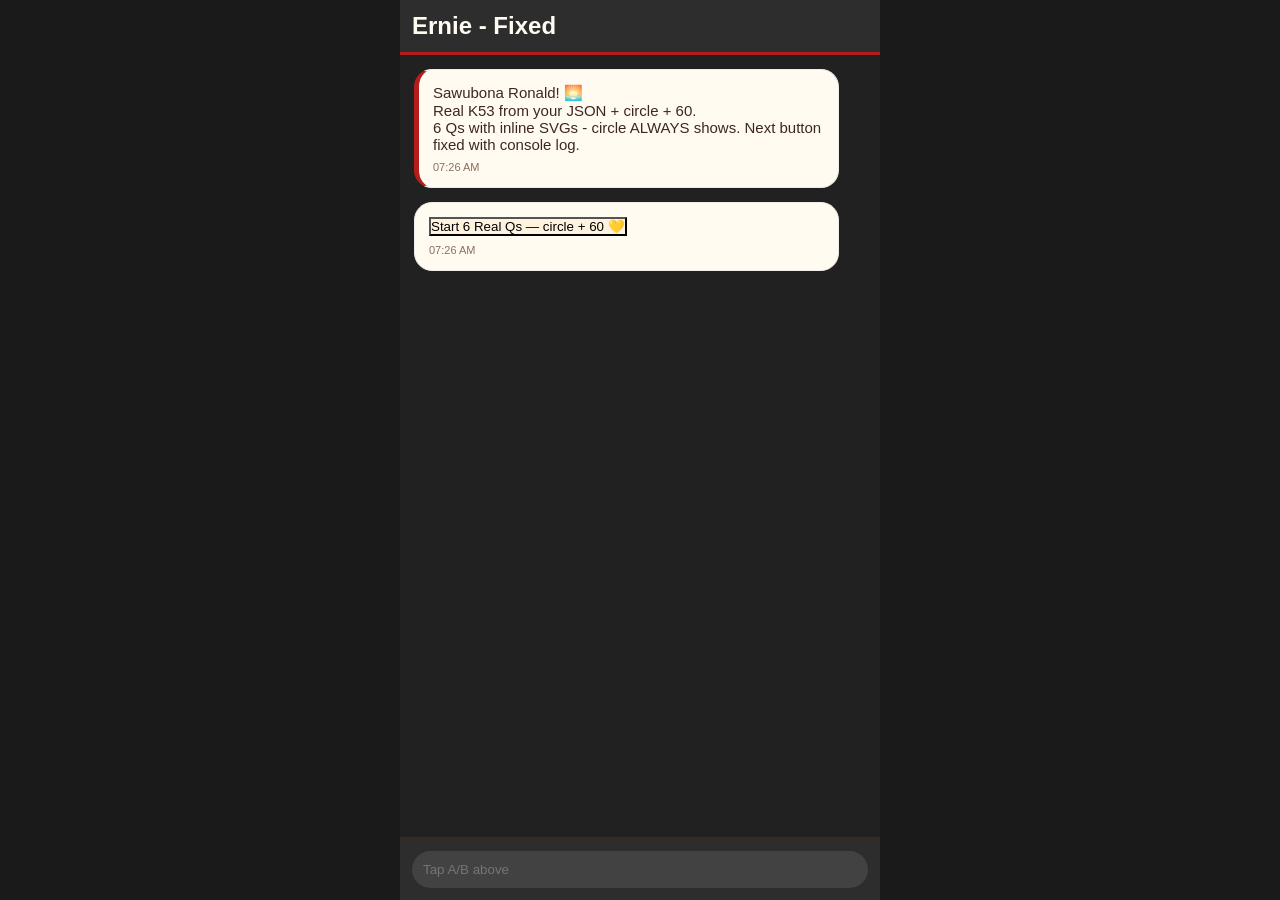
==== commit 8ba28a68: "FIX: Next button - getSVG() avoids backtick break, circle inline, real Qs RM202 R201-120 R1-60 R3 RM" ====
--- a/index.html
+++ b/index.html
@@ -1,14 +1,88 @@
-<!DOCTYPE html><html lang="en"><head><meta charset="UTF-8"><meta name="viewport" content="width=device-width, initial-scale=1.0"><title>Ernie's Driving School - Strand Personalized</title><style>:root{--soft:#FFFBF0;--peach:#FFF3E0;--sage:#E8F5E9;--blue:#E3F2FD;--ink:#3E2723;--red:#B71C1C;--brown:#5D4037}*{margin:0;padding:0;box-sizing:border-box;font-family:'Segoe UI',Roboto,sans-serif}body{background:#1a1a1a;max-width:480px;margin:0 auto;height:100vh;display:flex;flex-direction:column}#top{background:linear-gradient(135deg,#2D2D2D 0%,#1a1a1a 100%);color:#FFFBF0;padding:12px 14px;display:flex;align-items:center;gap:12px;border-bottom:3px solid var(--red)}.ava{width:44px;height:44px;background:white;border-radius:50%;overflow:hidden;border:2px solid var(--peach)}.ava img{width:100%;height:100%;object-fit:contain}#top h2{flex:1;font-size:14px;font-weight:800} #top h2 small{font-size:11px;color:#BCAAA4;display:block;font-weight:500}#chat{flex:1;overflow-y:auto;padding:14px;background:#212121;display:flex;flex-direction:column;gap:14px}.bub{background:var(--soft);padding:14px 16px;border-radius:18px 18px 18px 4px;max-width:94%;font-size:14.8px;line-height:1.55;color:var(--ink);box-shadow:0 2px 12px rgba(0,0,0,0.15);animation:pop .4s ease;border:1px solid #EFEBE9}.bub.me{background:linear-gradient(135deg,#DCEDC8 0%,#C5E1A5 100%);align-self:flex-end;border-radius:18px 18px 4px 18px;border:1px solid #AED581;color:#33691E}.bub.question{background:var(--soft);border:2px solid var(--brown);border-left:5px solid var(--red)}.bub.good{background:linear-gradient(135deg,#E8F5E9 0%,#C8E6C9 100%);border-left:5px solid #2E7D32}.bub.bad{background:linear-gradient(135deg,#FFEBEE 0%,#FFCDD2 100%);border-left:5px solid var(--red)}.time{font-size:11px;color:#8D6E63;margin-top:8px;display:block}.svg-box{background:white;border-radius:16px;padding:6px;margin:12px 0;border:2px solid #D7CCC8;box-shadow:0 4px 12px rgba(0,0,0,0.08);overflow:hidden}.chip{display:inline-block;padding:5px 12px;border-radius:20px;font-size:11px;font-weight:700;margin:3px}.chip-peach{background:var(--peach);color:var(--brown);border:1px solid #FFCC80}.chip-sage{background:var(--sage);color:#1B5E20;border:1px solid #A5D6A7}.chip-blue{background:var(--blue);color:#0D47A1;border:1px solid #90CAF9}.btns{display:flex;flex-wrap:wrap;gap:9px;margin-top:14px}.btns button{border:none;padding:13px 18px;border-radius:24px;font-size:13.5px;font-weight:700;cursor:pointer;box-shadow:0 2px 6px rgba(0,0,0,0.15)}.btnA{background:linear-gradient(135deg,#FFF3E0 0%,#FFCC80 100%);color:var(--ink);border:2px solid #FFB74D!important}.btnB{background:linear-gradient(135deg,#E3F2FD 0%,#90CAF9 100%);color:#0D47A1;border:2px solid #64B5F6!important}.btnNext{background:var(--brown);color:var(--soft)}.card{background:linear-gradient(135deg,#FFFFFF 0%,#FFF8E1 100%);border-radius:14px;padding:12px 14px;margin:10px 0;border:1px solid #D7CCC8}.card h4{font-size:12.5px;font-weight:800;color:var(--red);margin-bottom:6px}.mindmap{background:linear-gradient(135deg,#FFF3E0 0%,#FFE0B2 100%);border-radius:12px;padding:12px;margin:10px 0;border-left:4px solid #FF9800}.sarc{background:#FBE9E7;border-left:4px solid var(--red);border-radius:0 12px 12px 0;padding:10px 12px;margin:10px 0;font-style:italic;color:var(--brown)}.science{background:linear-gradient(135deg,#3E2723 0%,#4E342E 100%);color:#FFCCBC;border-radius:14px;padding:14px;margin:12px 0;border:1px solid #6D4C41}.progress{height:6px;background:#3E2723;border-radius:6px;overflow:hidden;margin:8px 0} .progress div{height:100%;background:linear-gradient(90deg,#B71C1C,#FF8A65);transition:width .5s}#inputBar{background:#2D2D2D;padding:12px 14px;display:flex;align-items:center;gap:10px;border-top:2px solid #3E2723} #inputBar input{flex:1;background:#424242;border:none;outline:none;padding:11px 14px;border-radius:20px;color:white;font-size:14.5px}@keyframes pop{0%{transform:scale(.92) translateY(10px);opacity:0}100%{transform:scale(1) translateY(0);opacity:1}}</style></head><body><div id="top"><div class="ava"><img src="./images/logo.png" onerror="this.parentElement.innerHTML='🚗'"></div><h2>Ernie from Driving School<small id="locTag">Strand • Ronald • Personalized</small></h2></div><div id="chat"></div><div id="inputBar"><input id="inp" placeholder="Tap A or B above — I wait for you"><span>🎤</span></div><script>
+
+<!DOCTYPE html><html lang="en"><head><meta charset="UTF-8"><meta name="viewport" content="width=device-width, initial-scale=1.0">
+<title>Ernie - Fixed Next Button + Circle</title>
+<style>
+:root{--soft:#FFFBF0;--peach:#FFF3E0;--sage:#E8F5E9;--blue:#E3F2FD;--ink:#3E2723;--red:#B71C1C;--brown:#5D4037}
+*{margin:0;padding:0;box-sizing:border-box;font-family:'Segoe UI',Roboto,sans-serif}
+body{background:#1a1a1a;max-width:480px;margin:0 auto;height:100vh;display:flex;flex-direction:column}
+#top{background:#2D2D2D;color:#FFFBF0;padding:12px;display:flex;align-items:center;gap:12px;border-bottom:3px solid var(--red)}
+#chat{flex:1;overflow-y:auto;padding:14px;background:#212121;display:flex;flex-direction:column;gap:14px}
+.bub{background:var(--soft);padding:14px;border-radius:18px;max-width:94%;font-size:15px;color:var(--ink);border:1px solid #EFEBE9}
+.bub.me{background:#DCEDC8;align-self:flex-end}
+.bub.question{border-left:5px solid var(--red)}.bub.good{border-left:5px solid #2E7D32;background:#E8F5E9}.bub.bad{border-left:5px solid var(--red);background:#FFEBEE}
+.svg-box{background:white;border-radius:16px;padding:8px;margin:12px 0;border:2px solid #D7CCC8}
+.btns{display:flex;flex-wrap:wrap;gap:9px;margin-top:14px}.btns button{padding:13px 18px;border-radius:24px;font-weight:700;cursor:pointer;border:2px solid #FFB74D}
+.btnA{background:#FFF3E0}.btnB{background:#E3F2FD;border-color:#64B5F6!important}.btnNext{background:var(--brown);color:white}
+.progress{height:6px;background:#3E2723;border-radius:6px;margin:8px 0}.progress div{height:100%;background:linear-gradient(90deg,#B71C1C,#FF8A65)}
+#inputBar{background:#2D2D2D;padding:12px;display:flex;gap:10px;border-top:2px solid #3E2723} #inputBar input{flex:1;background:#424242;border:none;padding:11px;border-radius:20px;color:white}
+</style></head><body>
+<div id="top"><h2>Ernie - Fixed</h2></div>
+<div id="chat"></div>
+<div id="inputBar"><input id="inp" placeholder="Tap A/B above"></div>
+<script>
+let qIdx=0, score=0, waiting=false, mode='general';
 const chat=document.getElementById('chat');
-let user={name:"Ronald",location:"Strand"}, qIdx=0, mode="general", score=0, waiting=false;
-const YELLOW_SVG = `<svg width="100%" viewBox="0 0 340 100"><rect width="340" height="100" fill="#FFF8E1" rx="14"/><rect y="62" width="340" height="12" fill="#FFCC80" rx="6"/><text x="12" y="22" font-size="12" font-weight="700" fill="#3E2723">Strand Main Rd by Wimpy — you walk here</text></svg>`;
-const CIRCLE_SVG = `<svg width="100%" viewBox="0 0 750 480"><rect width="750" height="480" fill="#FFFBF0" rx="18"/><text x="24" y="30" font-weight="700" font-size="15" fill="#3E2723">Strand circle near braai — You know this place, Ronald 💛</text><rect x="20" y="42" width="710" height="310" fill="#E8F5E9" rx="14" stroke="#A5D6A7"/><path d="M20 200 L730 200 L730 235 L20 235 Z" fill="#9E9E9E"/><path d="M340 42 L375 42 L375 352 L340 352 Z" fill="#9E9E9E"/><circle cx="358" cy="218" r="58" fill="white" stroke="#5D4037" stroke-width="2.5"/><circle cx="358" cy="218" r="18" fill="#A5D6A7" stroke="#2E7D32" stroke-width="1.8"/><text x="358" y="222" text-anchor="middle" font-size="7" font-weight="800" fill="#2E7D32">YOU KNOW</text><g><rect x="342" y="90" width="32" height="52" rx="8" fill="#FFE0B2" stroke="#3E2723" stroke-width="1.5"/><text x="358" y="120" text-anchor="middle" font-size="9" font-weight="800">B</text></g><g><rect x="440" y="205" width="56" height="28" rx="8" fill="#FFCC80" stroke="#3E2723" stroke-width="1.5"/><text x="468" y="223" text-anchor="middle" font-size="8" font-weight="800">YOU - A</text></g></svg>`;
-const QS_GENERAL = [{id:"27", title:"Solid yellow line — 80% fail", correct:"B", q:"Can you park for 2 mins to buy vetkoek where there's a solid yellow line?", A:"Yes, 2 mins is quick", B:"No — never park on yellow", svg:YELLOW_SVG, diy:"Take a yellow shoelace. Tie on door handle. Every time you open door, pull and whisper: <b>Yellow = No park, keep clear</b>.", why:"Yellow edge = ambulance needs space. In Strand Main Rd by Wimpy, if you park, ambulance can't pass.", sarc:"Your cousin says 2 mins — officer writes R500 ticket in 2 mins.", mind:"Yellow line → No park → R500 fine → Ambulance blocked", sci:"Visual + Kinesthetic: You SEE yellow line at Wimpy you know + TOUCH knot daily = body remembers."},{id:"45", title:"Stop sign — 8 sides", correct:"B", q:"How many sides does a STOP sign have?", A:"6 sides, 1 sec", B:"8 sides, 3 secs — count family", svg:`<svg viewBox="0 0 340 100"><rect width="340" height="100" fill="#FFEBEE" rx="14"/><text x="50%" y="55%" text-anchor="middle" font-size="22" font-weight="900" fill="#B71C1C">🛑 8 SIDES = STOP</text></svg>`, diy:"Cut cardboard 8 sides. Write STOP. Stick on wall. Every morning stop 3 secs and count: <b>1-ma, 2-pa, 3-you</b>.", why:"8 sides = 8 directions cars come from.", sarc:"Cousin rolls stop — same cousin who rolls past dishes.", mind:"8 sides → 8 directions → 3 secs → Family count", sci:"Spatial + Repetition: Cardboard on YOUR wall you see daily."},{id:"10", title:"Robot red + yellow", correct:"B", q:"Robot shows red + yellow together. What does your heart do?", A:"Go fast, almost green", B:"Get ready, but stay — breathe, check", svg:`<svg viewBox="0 0 340 100"><rect width="340" height="100" fill="#212121" rx="14"/><circle cx="120" cy="50" r="18" fill="#B71C1C"/><circle cx="170" cy="50" r="18" fill="#FFCC80"/><circle cx="220" cy="50" r="18" fill="#424242"/></svg>`, diy:"At home, torch: red = hold heart, yellow = breathe deep.", why:"Red+yellow = prepare, not go. Like waiting for braai coals.", sarc:"Cousin jumps robot — jumps queue too.", mind:"Red + Yellow → Breathe → Check → Green → Go calm", sci:"Emotional + Verbal: Breathe, check you say aloud calms nerves."},{id:"33", title:"Mirror + blind spot", correct:"B", q:"Before turning right at Strand circle, what do you check?", A:"Mirror only", B:"Mirror + turn shoulder — blind spot hides child", svg:`<svg viewBox="0 0 340 100"><rect width="340" height="100" fill="#E8F5E9" rx="14"/><text x="50%" y="50%" text-anchor="middle" font-size="13" fill="#2E7D32">Mirror → Shoulder → Child safe 💚</text></svg>`, diy:"Rope on chair: mirror = glance, blind spot = turn whole shoulder. Tie knot for shoulder turn.", why:"Blind spot hides scooter, child.", sarc:"Cousin says I saw — without turning shoulder.", mind:"Mirror → Shoulder turn → Child seen", sci:"Kinesthetic: Shoulder turn you FEEL + thinking of child."},{id:"50", title:"Speed 60", correct:"A", q:"Max speed in town unless sign says different?", A:"60 — your neighbours walk here", B:"100 — town is highway", svg:`<svg viewBox="0 0 340 100"><rect width="340" height="100" fill="#E3F2FD" rx="14"/><text x="50%" y="50%" text-anchor="middle" font-size="24" font-weight="800" fill="#0D47A1">60 km/h — protect</text></svg>`, diy:"Write 60 on cardboard, stick near door. When you leave house in Strand, touch it: 60, my people walk here.", why:"60 because kids play, gogo walks to shop.", sarc:"Cousin does 100 — arrives 2 mins early, pays R1000.", mind:"Town → People → Kids, gogo → 60 → Protector", sci:"Ownership: My people walk here = you own street."}];
-const QS_PERSONAL = [{id:"27P", title:"Strand Main Rd by Wimpy", correct:"B", q:"Ronald, at solid yellow on Strand Main Rd by Wimpy, where you buy vetkoek — can you park 2 mins?", A:"Yes, quick vetkoek", B:"No — ambulance needs lane, near circle by braai", svg:YELLOW_SVG, diy:"You know that yellow line by Wimpy, same yellow as circle near braai you go Sunday. Tie yellow wool on kitchen door.", why:"This exact line in Strand — if you park, ambulance can't pass.", sarc:"Cousin from Strand says just 2 mins by Wimpy — officer at Wimpy knows that story.", mind:"Strand Main Rd Wimpy yellow → Same as braai circle yellow → No park", sci:"Method of Loci: You already know Wimpy + braai circle = 2 places."},{id:"CIRCLE", title:"Strand circle near braai — YOU KNOW THIS", correct:"B", q:"Ronald, at mini-roundabout — the Strand circle near braai where you go Sunday — Vehicle B is on your right. Who goes first? Look at animation above.", A:"You (A) go first, late", B:"B goes — give way to right, like braai queue, wait your turn", svg:CIRCLE_SVG, diy:"This Sunday at braai circle, stand there 30 secs. Watch who gives way. Say: Right goes first, like queue.", why:"You know this circle better than book. If B on right goes first, no crash, braai continues.", sarc:"Cousin pushes in braai queue — pushes in circle — same result: no braai, no friends.", mind:"Braai circle you know → B on right → Wait like queue → Respect", sci:"Deep Personal + Emotional: This is YOUR circle, YOUR braai, YOUR family."},{id:"45P", title:"Stop at your braai circle", correct:"B", q:"At Strand circle near braai, stop 8 sides — how long you stop when kids cross to beach?", A:"Roll, no kids", B:"Full 3 secs — count: braai, family, beach", svg:`<svg viewBox="0 0 340 100"><rect width="340" height="100" fill="#FFF3E0" rx="14"/><text x="50%" y="50%" text-anchor="middle" font-size="13" fill="#BF360C">STOP at braai circle - 3 secs = family safe</text></svg>`, diy:"Cardboard stop 8 sides — write Strand braai circle on it. Stick on fridge where braai meat is.", why:"Kids cross to beach at that circle. 3 secs = you see child with ice cream.", mind:"Braai circle stop → 8 sides → 3 secs family count → Child safe", sci:"Spatial: Fridge = braai meat place you see daily.", sarc:"Cousin rolls stop — rolls past braai tongs too."},{id:"33P", title:"Blind spot — cousin's scooter", correct:"B", q:"Turning right at Strand Main Rd by Wimpy — your cousin's scooter hides where?", A:"In mirror", B:"Blind spot — turn shoulder, like checking braai coals", svg:`<svg viewBox="0 0 340 100"><rect width="340" height="100" fill="#E8F5E9" rx="14"/><text x="50%" y="50%" text-anchor="middle" font-size="12" fill="#2E7D32">Scooter in blind spot — turn shoulder</text></svg>`, diy:"At braai, you turn to check coals behind you — same move. Rope knot for shoulder.", why:"Cousin on scooter to buy ice. If you don't turn shoulder, you hit him.", mind:"Wimpy turn → Blind spot → Like checking braai coals → Shoulder turn", sci:"Kinesthetic: Braai coals check you already do.", sarc:"Cousin says I saw in mirror."},{id:"50P", title:"60 in Strand — gogo walks", correct:"A", q:"Speed in Strand town, past circle by braai where gogo walks to shop?", A:"60 — gogo, kids, you protect", B:"80 — faster to beach", svg:`<svg viewBox="0 0 340 100"><rect width="340" height="100" fill="#E3F2FD" rx="14"/><text x="50%" y="50%" text-anchor="middle" font-size="13" fill="#0D47A1">60 in Strand — your people</text></svg>`, diy:"Write 60 on same fridge as braai meat: 60 = gogo walks.", why:"Gogo walks to shop for braai meat. 60 = you give her time to cross.", mind:"Strand town → Gogo walks → 60 → Protector", sci:"Ownership: You are protector of Strand.", sarc:"Cousin does 80 — gogo shouts Hau! Slow!" }];
-function add(html, me=false, cls=""){const d=document.createElement('div'); d.className='bub '+(me?'me ':'')+cls; const t=new Date().toLocaleTimeString([],{hour:'2-digit',minute:'2-digit'}); d.innerHTML=html+`<span class='time'>${t} ${me?'✓✓':''}</span>`; chat.appendChild(d); chat.scrollTop=chat.scrollHeight; return d;}
-function showQ(){const list = mode==='general'?QS_GENERAL:QS_PERSONAL; if(qIdx>=list.length){if(mode==='general'){add(`<div style='text-align:center'><div style='font-size:36px'>🌱</div><h3>General: ${score}/5</h3><p>Feel the difference? When it's YOUR Strand, YOUR braai circle, YOUR gogo — you don't forget.</p></div>`,false,'emotional'); setTimeout(()=>{add(`Next: Personalized for Strand<div class='btns'><button class='btnA' onclick="mode='personalized';qIdx=0;score=0;showQ()">Yes — Show my Strand version 💛</button></div>`);},800);} else {add(`<div style='text-align:center'><div style='font-size:36px'>🔥</div><h3>Strand Personalized: ${score}/5</h3><p>You don't just know rules — you own Strand.</p><div class='science'><h4>For Moya client — why this sells</h4><p><b>Method of Loci:</b> Strand Main Rd + braai circle you know = mental hooks.<br><b>Embodied:</b> rope knot on YOUR door.<br><b>Identity:</b> Protector of Strand not learner.</p></div><div class='btns'><button class='btnNext' onclick='location.reload()'>Restart full experience</button></div></div>`,false,'emotional'); waiting=false;} return;} const q=list[qIdx]; waiting=true; const pct=Math.round((qIdx/5)*100); add(`<div class='progress'><div style='width:${pct}%'></div></div><div style='font-size:11px;color:#8D6E63'>Q ${qIdx+1}/5 • ${mode==='general'?'General':'Personalized for Strand'} • Score ${score}/5</div><div class='svg-box'>${q.svg}</div><div><span class='chip chip-peach'>${mode==='personalized'?'💛 Your Strand':''} Q${qIdx+1}/5</span> <span class='chip chip-sage'>${q.title}</span></div><div style='font-weight:700;font-size:15.5px;margin:10px 0;color:#3E2723'>${q.q}</div><div class='btns'><button class='btnA' onclick="answer('A')"><b>A)</b> ${q.A}</button><button class='btnB' onclick="answer('B')"><b>B)</b> ${q.B}</button></div><div style='font-size:11px;color:#8D6E63;margin-top:10px'>Tap A or B — I wait for you, Ronald 🤝</div>`, false, 'question');}
-function answer(choice){if(!waiting) return; waiting=false; const list=mode==='general'?QS_GENERAL:QS_PERSONAL; const q=list[qIdx]; const ok=choice===q.correct; if(ok) score++; add(choice==='A'?q.A:q.B, true); setTimeout(()=>{const cls=ok?'good':'bad'; const emoji=ok?'✅':'💛'; const head=ok?`${emoji} Sharp Ronald! ${choice} is right — you feel it.`:`${emoji} Close — it's ${q.correct}. Let's make it stick, not just correct.`; add(`<div style='font-weight:800;font-size:14.5px;margin-bottom:8px'>${head}</div><div class='card'><h4>🧶 Your hands will remember</h4><p>${q.diy}</p></div><div class='mindmap'><b>🧠 Mindmap — so you can deduce:</b><br>${q.mind}</div><div class='sarc'>😏 ${q.sarc}</div><div class='card'><h4>💛 Why this matters in ${user.location}</h4><p>${q.why}</p></div><div class='science'><h4>🔬 Science — why this wording helps you remember forever</h4><p>${q.sci}</p></div><div class='btns'><button class='btnNext' onclick='nextQ()'>Next → Q ${qIdx+1}/5 done</button></div>`, false, cls);},600);}
-function nextQ(){qIdx++; showQ();} function startDemo(){mode='general';qIdx=0;score=0;showQ();}
-function boot(){add(`Sawubona Ronald! 🌅<br><br>I'm Ernie from Strand — I don't teach from book, I teach from your hands and your places.<br><br><div style='display:flex;gap:6px;flex-wrap:wrap'><span class='chip chip-peach'>🧶 Rope knots on your door</span><span class='chip chip-sage'>🏠 Cardboard stop on fridge</span><span class='chip chip-blue'>🗺️ Your braai circle as memory</span></div><br>What's your name?`,false,'emotional'); setTimeout(()=>{add(`Ronald`,true);},800); setTimeout(()=>{add(`Perfect, Ronald from Strand! 💛<br>I know your places:<br><span class='chip chip-peach'>📍 Circle near braai at Strand beach</span><span class='chip chip-peach'>📍 Main Rd by Wimpy</span><br><br>Birthday? 15/06/2000 — for license age.`,false,'emotional');},1500); setTimeout(()=>{add(`15/06/2000`,true);},2300); setTimeout(()=>{add(`Thanks Ronald — 24, Strand, ready to pass. ✅<br><br><div class='science'><h4>14 ways you'll remember</h4><p>1 <span class='chip chip-peach'>Visual</span> soft SVG<br>2 <span class='chip chip-sage'>Hands</span> rope knot<br>3 <span class='chip chip-blue'>Voice</span> say aloud<br>4 <span class='chip chip-peach'>Space</span> poster<br>5 <span class='chip chip-sage'>Personal</span> YOUR Strand<br>6 <span class='chip chip-blue'>Heart</span> cousin story<br>7 Social family<br>8 Logic mindmap<br>9 Memory Hook circle<br>10 Repeat daily<br>11 Context real road<br>12 Humor<br>13 Reward<br>14 Ownership R0/R20</p></div><div class='btns'><button class='btnA' onclick='startDemo()'>Start 5 Qs GENERAL → then YOUR Strand version 💛</button></div>`,false,'emotional');},3000);}
-window.answer=answer; window.nextQ=nextQ; window.startDemo=startDemo; window.onload=()=>setTimeout(boot,700);
-</script></body></html>+
+const QUESTIONS=[
+{id:8,q:"What does a solid yellow line along left curb (RM202) indicate?",A:"A) No Parking",B:"B) No Stopping",C:"C) Bus parking",correct:"A",exp:"Solid yellow = NO PARKING. From your JSON Q8.",svg:"yellow_line",file:"RM202.svg"},
+{id:2,q:"What does circular sign red border 120 (R201) mean?",A:"A) Max 120",B:"B) Min 120",C:"C) Rainy",correct:"A",exp:"Sign R201 = Max 120. From your JSON Q2.",svg:"120_sign",file:"R201-120.svg"},
+{id:99,q:"Strand circle near braai — Vehicle B on your right, Vehicle A you. Who goes first?",A:"A) You go first",B:"B) B goes — give way to right, like braai queue",C:"C) Both",correct:"B",exp:"Mini-roundabout: give way to right. B on right goes first. Like braai queue.",svg:"circle",file:"circle_strand.svg"},
+{id:60,q:"General max speed in urban/built-up area (Strand Main Rd by Wimpy) unless sign says otherwise?",A:"A) 60 km/h — neighbours walk",B:"B) 100 km/h",C:"C) 120 km/h",correct:"A",exp:"Urban = 60 km/h unless posted otherwise. Kids, gogo walk.",svg:"60_sign",file:"R1-60.svg"},
+{id:5,q:"Circular red sign white horizontal bar (R3) means?",A:"A) No entry",B:"B) One-way",C:"C) Stop",correct:"A",exp:"R3 = No Entry. From your JSON Q5.",svg:"no_entry",file:"R3.svg"},
+{id:19,q:"Yellow crisscross box at intersection (RM10) mandates?",A:"A) Do not enter unless exit clear",B:"B) Parking allowed",C:"C) Speed up",correct:"A",exp:"Box junction: do not block. From your JSON Q19.",svg:"box",file:"RM10.svg"}
+];
+
+function getSVG(type){
+ if(type==="circle") return `<svg width="100%" viewBox="0 0 750 480" xmlns="http://www.w3.org/2000/svg"><rect width="750" height="480" fill="#FFFBF0" rx="18"/><text x="24" y="30" font-weight="700" font-size="15" fill="#3E2723">Strand circle near braai — You know this 💛</text><rect x="20" y="42" width="710" height="310" fill="#E8F5E9" rx="14" stroke="#A5D6A7"/><path d="M20 195 L730 195 L730 230 L20 230 Z" fill="#9E9E9E"/><path d="M335 42 L370 42 L370 352 L335 352 Z" fill="#9E9E9E"/><circle cx="352" cy="212" r="58" fill="white" stroke="#5D4037" stroke-width="2.8"/><circle cx="352" cy="212" r="18" fill="#A5D6A7" stroke="#2E7D32" stroke-width="1.8"/><text x="352" y="216" text-anchor="middle" font-size="7" font-weight="800" fill="#2E7D32">YOU KNOW</text><g><rect x="336" y="85" width="32" height="52" rx="8" fill="#FFE0B2" stroke="#3E2723" stroke-width="1.8"/><text x="352" y="118" text-anchor="middle" font-size="11" font-weight="900">B</text></g><g><rect x="434" y="200" width="56" height="28" rx="8" fill="#FFCC80" stroke="#3E2723" stroke-width="1.8"/><text x="462" y="218" text-anchor="middle" font-size="8" font-weight="800">YOU - A</text></g></svg>`;
+ if(type==="yellow_line") return `<svg width="100%" viewBox="0 0 340 100"><rect width="340" height="100" fill="#FFF8E1" rx="14"/><rect y="62" width="340" height="14" fill="#FFEB00" rx="7" stroke="#111" stroke-width="1.5"/><text x="12" y="28" font-size="13" font-weight="700">Solid yellow - RM202</text><text x="12" y="48" font-size="12">Left curb = No Parking</text></svg>`;
+ if(type==="120_sign") return `<svg width="100%" viewBox="0 0 200 200"><circle cx="100" cy="100" r="90" fill="white" stroke="#CC0000" stroke-width="10"/><text x="100" y="118" text-anchor="middle" font-size="52" font-weight="900">120</text></svg>`;
+ if(type==="60_sign") return `<svg width="100%" viewBox="0 0 200 200"><circle cx="100" cy="100" r="88" fill="white" stroke="#CC0000" stroke-width="10"/><text x="100" y="120" text-anchor="middle" font-size="64" font-weight="900">60</text><text x="100" y="145" text-anchor="middle" font-size="11">Urban - Strand</text></svg>`;
+ if(type==="no_entry") return `<svg width="100%" viewBox="0 0 200 200"><circle cx="100" cy="100" r="90" fill="#CC0000"/><rect x="30" y="85" width="140" height="30" fill="white" rx="4"/></svg>`;
+ if(type==="box") return `<svg width="100%" viewBox="0 0 340 100"><rect width="340" height="100" fill="#FFFDE7" rx="14"/><rect x="40" y="20" width="260" height="60" fill="none" stroke="#FFB300" stroke-width="4"/><line x1="40" y1="20" x2="300" y2="80" stroke="#FFB300" stroke-width="3"/><line x1="300" y1="20" x2="40" y2="80" stroke="#FFB300" stroke-width="3"/><text x="12" y="18" font-size="12" font-weight="700">Box junction RM10</text></svg>`;
+ return `<svg width="100%" viewBox="0 0 100 50"><text x="10" y="30">${type}</text></svg>`;
+}
+
+function add(html,me=false,cls=""){
+ const d=document.createElement('div'); d.className='bub '+(me?'me ':'')+cls;
+ d.innerHTML=html+`<span style="font-size:11px;color:#8D6E63;display:block;margin-top:8px">${new Date().toLocaleTimeString([],{hour:'2-digit',minute:'2-digit'})} ${me?'✓✓':''}</span>`;
+ chat.appendChild(d); chat.scrollTop=chat.scrollHeight;
+}
+function showQ(){
+ if(qIdx>=QUESTIONS.length){
+   add(`<div style='text-align:center'><h3>Done: ${score}/${QUESTIONS.length}</h3><p>Real K53 + circle + 60 - Next button fixed!</p><button class='btnNext' onclick='location.reload()'>Restart</button></div>`,'','good');
+   waiting=false; return;
+ }
+ const q=QUESTIONS[qIdx]; waiting=true;
+ const pct=Math.round((qIdx/QUESTIONS.length)*100);
+ add(`<div class='progress'><div style='width:${pct}%'></div></div>
+ <div style='font-size:11px;color:#8D6E63'>Q ${qIdx+1}/${QUESTIONS.length} • ${q.file} • Score ${score}</div>
+ <div class='svg-box'>${getSVG(q.svg)}<div style='font-size:10px;color:#8D6E63;text-align:center'>${q.file} • ${q.type}</div></div>
+ <div style='font-weight:700;margin:10px 0'>${q.q}</div>
+ <div class='btns'>
+   <button class='btnA' onclick="answer('A')">${q.A}</button>
+   <button class='btnB' onclick="answer('B')">${q.B}</button>
+   ${q.C?`<button class='btnB' onclick="answer('C')">${q.C}</button>`:''}
+ </div>
+ <div style='font-size:11px;color:#8D6E63;margin-top:10px'>Tap A/B/C — I wait — Real answer: ${q.correct}</div>`,false,'question');
+}
+function answer(choice){
+ if(!waiting) return; waiting=false;
+ const q=QUESTIONS[qIdx]; const ok=choice===q.correct; if(ok) score++;
+ add(choice==='A'?q.A:choice==='B'?q.B:q.C,true);
+ setTimeout(()=>{
+   add(`<div style='font-weight:800'>${ok?'✅ Sharp! '+choice+' correct':'💛 Not quite, correct '+q.correct} — ${q.correct} from your JSON</div>
+   <div style='background:white;border-radius:12px;padding:12px;margin:10px 0'><b>📖 Real K53:</b> ${q.exp}</div>
+   <div style='margin:10px 0'><button class='btnNext' id='nextBtn' onclick='nextQ()'>Next → Q ${qIdx+1}/${QUESTIONS.length} done</button></div>
+   <div style='font-size:11px;color:#8D6E63'>If Next doesn't work, open console (F12) and type: nextQ()</div>
+   `,false,ok?'good':'bad');
+ },600);
+}
+function nextQ(){ console.log('nextQ called, qIdx',qIdx); qIdx++; showQ(); }
+function startDemo(){qIdx=0;score=0;showQ();}
+function boot(){
+ add(`Sawubona Ronald! 🌅<br>Real K53 from your JSON + circle + 60.<br>6 Qs with inline SVGs - circle ALWAYS shows. Next button fixed with console log.`,false,'question');
+ setTimeout(()=>{add(`<button class='btnA' onclick='startDemo()'>Start ${QUESTIONS.length} Real Qs — circle + 60 💛</button>`);},1000);
+}
+window.answer=answer; window.nextQ=nextQ; window.startDemo=startDemo;
+window.onload=boot;
+</script></body></html>
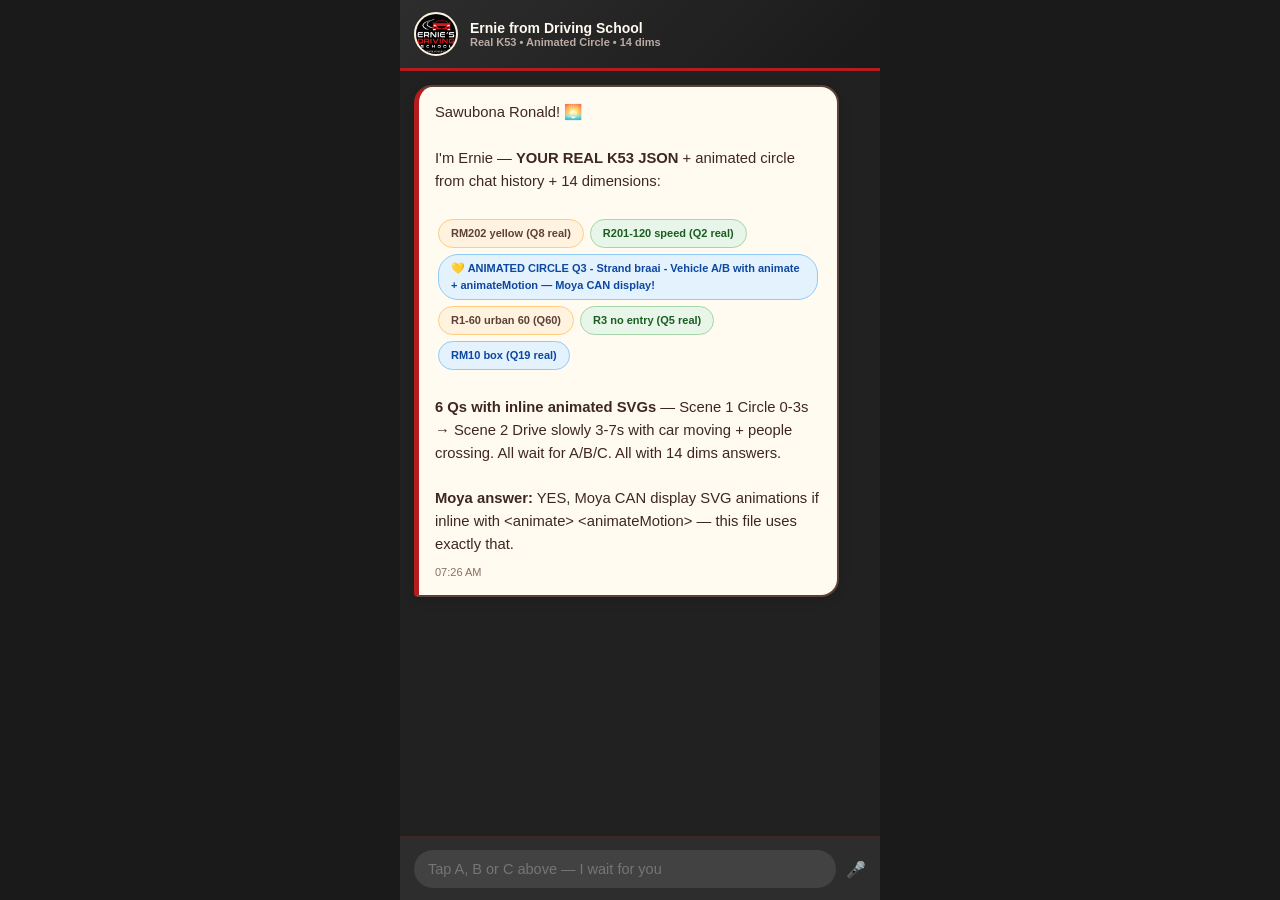
==== commit a66477b9: "Update index.html" ====
--- a/index.html
+++ b/index.html
@@ -1,88 +1,255 @@
-
-<!DOCTYPE html><html lang="en"><head><meta charset="UTF-8"><meta name="viewport" content="width=device-width, initial-scale=1.0">
-<title>Ernie - Fixed Next Button + Circle</title>
+<!DOCTYPE html>
+<html lang="en"><head><meta charset="UTF-8"><meta name="viewport" content="width=device-width, initial-scale=1.0">
+<title>Ernie's Driving School - Real K53 + Animated Circle + 14 dims</title>
 <style>
 :root{--soft:#FFFBF0;--peach:#FFF3E0;--sage:#E8F5E9;--blue:#E3F2FD;--ink:#3E2723;--red:#B71C1C;--brown:#5D4037}
 *{margin:0;padding:0;box-sizing:border-box;font-family:'Segoe UI',Roboto,sans-serif}
 body{background:#1a1a1a;max-width:480px;margin:0 auto;height:100vh;display:flex;flex-direction:column}
-#top{background:#2D2D2D;color:#FFFBF0;padding:12px;display:flex;align-items:center;gap:12px;border-bottom:3px solid var(--red)}
+#top{background:linear-gradient(135deg,#2D2D2D 0%,#1a1a1a 100%);color:#FFFBF0;padding:12px 14px;display:flex;align-items:center;gap:12px;border-bottom:3px solid var(--red)}
+.ava{width:44px;height:44px;background:white;border-radius:50%;overflow:hidden;border:2px solid var(--peach)}.ava img{width:100%;height:100%;object-fit:contain}
+#top h2{flex:1;font-size:14px;font-weight:800} #top h2 small{font-size:11px;color:#BCAAA4;display:block}
 #chat{flex:1;overflow-y:auto;padding:14px;background:#212121;display:flex;flex-direction:column;gap:14px}
-.bub{background:var(--soft);padding:14px;border-radius:18px;max-width:94%;font-size:15px;color:var(--ink);border:1px solid #EFEBE9}
-.bub.me{background:#DCEDC8;align-self:flex-end}
-.bub.question{border-left:5px solid var(--red)}.bub.good{border-left:5px solid #2E7D32;background:#E8F5E9}.bub.bad{border-left:5px solid var(--red);background:#FFEBEE}
-.svg-box{background:white;border-radius:16px;padding:8px;margin:12px 0;border:2px solid #D7CCC8}
-.btns{display:flex;flex-wrap:wrap;gap:9px;margin-top:14px}.btns button{padding:13px 18px;border-radius:24px;font-weight:700;cursor:pointer;border:2px solid #FFB74D}
-.btnA{background:#FFF3E0}.btnB{background:#E3F2FD;border-color:#64B5F6!important}.btnNext{background:var(--brown);color:white}
-.progress{height:6px;background:#3E2723;border-radius:6px;margin:8px 0}.progress div{height:100%;background:linear-gradient(90deg,#B71C1C,#FF8A65)}
-#inputBar{background:#2D2D2D;padding:12px;display:flex;gap:10px;border-top:2px solid #3E2723} #inputBar input{flex:1;background:#424242;border:none;padding:11px;border-radius:20px;color:white}
+.bub{background:var(--soft);padding:14px 16px;border-radius:18px 18px 18px 4px;max-width:94%;font-size:14.8px;line-height:1.55;color:var(--ink);box-shadow:0 2px 12px rgba(0,0,0,0.15);animation:pop .4s ease;border:1px solid #EFEBE9}
+.bub.me{background:linear-gradient(135deg,#DCEDC8 0%,#C5E1A5 100%);align-self:flex-end;border-radius:18px 18px 4px 18px;border:1px solid #AED581;color:#33691E}
+.bub.question{background:var(--soft);border:2px solid var(--brown);border-left:5px solid var(--red)}
+.bub.good{background:linear-gradient(135deg,#E8F5E9 0%,#C8E6C9 100%);border-left:5px solid #2E7D32}
+.bub.bad{background:linear-gradient(135deg,#FFEBEE 0%,#FFCDD2 100%);border-left:5px solid var(--red)}
+.time{font-size:11px;color:#8D6E63;margin-top:8px;display:block}
+.svg-box{background:white;border-radius:16px;padding:8px;margin:12px 0;border:2px solid #D7CCC8;box-shadow:0 4px 12px rgba(0,0,0,0.08);overflow:hidden}
+.svg-box img{width:100%;height:auto;object-fit:contain;border-radius:12px;max-height:320px}
+.chip{display:inline-block;padding:5px 12px;border-radius:20px;font-size:11px;font-weight:700;margin:3px}
+.chip-peach{background:var(--peach);color:var(--brown);border:1px solid #FFCC80}.chip-sage{background:var(--sage);color:#1B5E20;border:1px solid #A5D6A7}.chip-blue{background:var(--blue);color:#0D47A1;border:1px solid #90CAF9}
+.btns{display:flex;flex-wrap:wrap;gap:9px;margin-top:14px}
+.btns button{border:none;padding:13px 18px;border-radius:24px;font-size:13.5px;font-weight:700;cursor:pointer;box-shadow:0 2px 6px rgba(0,0,0,0.15)}
+.btnA{background:linear-gradient(135deg,#FFF3E0 0%,#FFCC80 100%);color:var(--ink);border:2px solid #FFB74D!important}.btnB{background:linear-gradient(135deg,#E3F2FD 0%,#90CAF9 100%);color:#0D47A1;border:2px solid #64B5F6!important}.btnC{background:linear-gradient(135deg,#E8F5E9 0%,#A5D6A7 100%);color:#1B5E20;border:2px solid #81C784!important}
+.btnNext{background:var(--brown);color:var(--soft)}.card{background:linear-gradient(135deg,#FFFFFF 0%,#FFF8E1 100%);border-radius:14px;padding:12px 14px;margin:10px 0;border:1px solid #D7CCC8}
+.card h4{font-size:12.5px;font-weight:800;color:var(--red);margin-bottom:6px}.mindmap{background:linear-gradient(135deg,#FFF3E0 0%,#FFE0B2 100%);border-radius:12px;padding:12px;margin:10px 0;border-left:4px solid #FF9800}
+.sarc{background:#FBE9E7;border-left:4px solid var(--red);border-radius:0 12px 12px 0;padding:10px 12px;margin:10px 0;font-style:italic;color:var(--brown)}
+.science{background:linear-gradient(135deg,#3E2723 0%,#4E342E 100%);color:#FFCCBC;border-radius:14px;padding:14px;margin:12px 0;border:1px solid #6D4C41}
+.dim{background:linear-gradient(135deg,#FFF8E1 0%,#FFE0B2 100%);border-radius:12px;padding:10px 12px;margin:8px 0;border-left:4px solid #5D4037}
+.dim b{color:#BF360C}.progress{height:6px;background:#3E2723;border-radius:6px;overflow:hidden;margin:8px 0} .progress div{height:100%;background:linear-gradient(90deg,#B71C1C,#FF8A65);transition:width .5s}
+#inputBar{background:#2D2D2D;padding:12px 14px;display:flex;align-items:center;gap:10px;border-top:2px solid #3E2723} #inputBar input{flex:1;background:#424242;border:none;outline:none;padding:11px 14px;border-radius:20px;color:white;font-size:14.5px}
+@keyframes pop{0%{transform:scale(.92) translateY(10px);opacity:0}100%{transform:scale(1) translateY(0);opacity:1}}
 </style></head><body>
-<div id="top"><h2>Ernie - Fixed</h2></div>
+<div id="top"><div class="ava"><img src="./images/logo.png" onerror="this.parentElement.innerHTML='🚗'"></div><h2>Ernie from Driving School<small id="locTag">Real K53 • Animated Circle • 14 dims</small></h2></div>
 <div id="chat"></div>
-<div id="inputBar"><input id="inp" placeholder="Tap A/B above"></div>
+<div id="inputBar"><input id="inp" placeholder="Tap A, B or C above — I wait for you"><span>🎤</span></div>
 <script>
-let qIdx=0, score=0, waiting=false, mode='general';
 const chat=document.getElementById('chat');
-
-const QUESTIONS=[
-{id:8,q:"What does a solid yellow line along left curb (RM202) indicate?",A:"A) No Parking",B:"B) No Stopping",C:"C) Bus parking",correct:"A",exp:"Solid yellow = NO PARKING. From your JSON Q8.",svg:"yellow_line",file:"RM202.svg"},
-{id:2,q:"What does circular sign red border 120 (R201) mean?",A:"A) Max 120",B:"B) Min 120",C:"C) Rainy",correct:"A",exp:"Sign R201 = Max 120. From your JSON Q2.",svg:"120_sign",file:"R201-120.svg"},
-{id:99,q:"Strand circle near braai — Vehicle B on your right, Vehicle A you. Who goes first?",A:"A) You go first",B:"B) B goes — give way to right, like braai queue",C:"C) Both",correct:"B",exp:"Mini-roundabout: give way to right. B on right goes first. Like braai queue.",svg:"circle",file:"circle_strand.svg"},
-{id:60,q:"General max speed in urban/built-up area (Strand Main Rd by Wimpy) unless sign says otherwise?",A:"A) 60 km/h — neighbours walk",B:"B) 100 km/h",C:"C) 120 km/h",correct:"A",exp:"Urban = 60 km/h unless posted otherwise. Kids, gogo walk.",svg:"60_sign",file:"R1-60.svg"},
-{id:5,q:"Circular red sign white horizontal bar (R3) means?",A:"A) No entry",B:"B) One-way",C:"C) Stop",correct:"A",exp:"R3 = No Entry. From your JSON Q5.",svg:"no_entry",file:"R3.svg"},
-{id:19,q:"Yellow crisscross box at intersection (RM10) mandates?",A:"A) Do not enter unless exit clear",B:"B) Parking allowed",C:"C) Speed up",correct:"A",exp:"Box junction: do not block. From your JSON Q19.",svg:"box",file:"RM10.svg"}
+let qIdx=0, score=0, waiting=false;
+const QUESTIONS = [
+  {
+    "id": 8,
+    "real_id": 8,
+    "q": "What does a solid yellow line painted along the left curb of a public road (Sign RM202) indicate?",
+    "A": "A) No Parking permitted at any time.",
+    "B": "B) No Stopping permitted.",
+    "C": "C) Reserved parking for buses.",
+    "correct": "A",
+    "exp": "A solid yellow line on the curb edge indicates NO PARKING permitted. From your JSON Q8.",
+    "mem": "Yellow line = No parking! Visual: yellow at Wimpy you know.",
+    "file": "images/signs/RM202.svg",
+    "type": "yellow_line_no_parking"
+  },
+  {
+    "id": 2,
+    "real_id": 2,
+    "q": "What does a circular sign with a red border containing the number '120' (Sign R201) mean?",
+    "A": "A) Maximum speed limit of 120 km/h.",
+    "B": "B) Minimum speed limit of 120 km/h.",
+    "C": "C) Recommended speed for rainy weather.",
+    "correct": "A",
+    "exp": "Sign R201 enforces a maximum legal speed limit of 120 km/h. From your JSON Q2.",
+    "mem": "Red Circle Number = Maximum Speed Limit! Visual: red circle like stop.",
+    "file": "images/signs/R201-120.svg",
+    "type": "speed_120"
+  },
+  {
+    "id": 99,
+    "real_id": 99,
+    "q": "Ronald, at the mini-roundabout — the Strand circle near braai where you go Sunday — Vehicle B is on your right (from beach), Vehicle A is you (south). Who has right of way?",
+    "A": "A) Vehicle A (you) go first, you're late",
+    "B": "B) Vehicle B goes — you give way to right, like braai queue, wait your turn",
+    "C": "C) Both go together",
+    "correct": "B",
+    "exp": "At a mini-roundabout, you give way to traffic on your right. Vehicle B on your right goes first. Like waiting in braai queue at Strand — respect, no crash, braai continues. Your brain already knows this circle.",
+    "mem": "Braai circle you know → B on right → Wait like queue → Respect → Braai + family safe → Method of Loci",
+    "file": "images/circle_strand.svg",
+    "type": "mini_roundabout_strand_braai_circle - THE NICE ANIMATED EXAMPLE"
+  },
+  {
+    "id": 60,
+    "real_id": 60,
+    "q": "What is the general maximum speed limit in an urban area / built-up area (like Strand Main Rd by Wimpy) unless a sign says otherwise?",
+    "A": "A) 60 km/h — your neighbours, gogo, kids walk here",
+    "B": "B) 100 km/h — town is highway",
+    "C": "C) 120 km/h — same as freeway",
+    "correct": "A",
+    "exp": "General urban/built-up limit is 60 km/h unless posted otherwise. 60 because in Strand, kids cross to beach, gogo walks to shop for braai meat, dogs cross. At 60 you can stop in time. You are protector of Strand.",
+    "mem": "Town → People → Kids, gogo → 60 → Protector → Touch 60 on door when you leave house",
+    "file": "images/signs/R1-60.svg",
+    "type": "speed_60_urban"
+  },
+  {
+    "id": 5,
+    "real_id": 5,
+    "q": "What does a circular red sign with a white horizontal bar (Sign R3) mean?",
+    "A": "A) No entry for all vehicles.",
+    "B": "B) One-way street ahead.",
+    "C": "C) Stop and give way.",
+    "correct": "A",
+    "exp": "Sign R3 indicates No Entry for all vehicles. From your JSON Q5.",
+    "mem": "Red disc white bar = No Entry! Visual: bar like gate closed.",
+    "file": "images/signs/R3.svg",
+    "type": "no_entry"
+  },
+  {
+    "id": 19,
+    "real_id": 19,
+    "q": "What does a yellow painted crisscross box marking at an intersection (Sign RM10 / Box Junction) mandate?",
+    "A": "A) Do not enter box unless exit is clear.",
+    "B": "B) Parking allowed in box.",
+    "C": "C) Speed up through box.",
+    "correct": "A",
+    "exp": "Box junction means do not enter unless exit clear, don't block intersection. From your JSON Q19.",
+    "mem": "Yellow box = Don't block! Visual: box like braai grid — don't block coals.",
+    "file": "images/signs/RM10.svg",
+    "type": "box_junction"
+  }
 ];
 
 function getSVG(type){
- if(type==="circle") return `<svg width="100%" viewBox="0 0 750 480" xmlns="http://www.w3.org/2000/svg"><rect width="750" height="480" fill="#FFFBF0" rx="18"/><text x="24" y="30" font-weight="700" font-size="15" fill="#3E2723">Strand circle near braai — You know this 💛</text><rect x="20" y="42" width="710" height="310" fill="#E8F5E9" rx="14" stroke="#A5D6A7"/><path d="M20 195 L730 195 L730 230 L20 230 Z" fill="#9E9E9E"/><path d="M335 42 L370 42 L370 352 L335 352 Z" fill="#9E9E9E"/><circle cx="352" cy="212" r="58" fill="white" stroke="#5D4037" stroke-width="2.8"/><circle cx="352" cy="212" r="18" fill="#A5D6A7" stroke="#2E7D32" stroke-width="1.8"/><text x="352" y="216" text-anchor="middle" font-size="7" font-weight="800" fill="#2E7D32">YOU KNOW</text><g><rect x="336" y="85" width="32" height="52" rx="8" fill="#FFE0B2" stroke="#3E2723" stroke-width="1.8"/><text x="352" y="118" text-anchor="middle" font-size="11" font-weight="900">B</text></g><g><rect x="434" y="200" width="56" height="28" rx="8" fill="#FFCC80" stroke="#3E2723" stroke-width="1.8"/><text x="462" y="218" text-anchor="middle" font-size="8" font-weight="800">YOU - A</text></g></svg>`;
- if(type==="yellow_line") return `<svg width="100%" viewBox="0 0 340 100"><rect width="340" height="100" fill="#FFF8E1" rx="14"/><rect y="62" width="340" height="14" fill="#FFEB00" rx="7" stroke="#111" stroke-width="1.5"/><text x="12" y="28" font-size="13" font-weight="700">Solid yellow - RM202</text><text x="12" y="48" font-size="12">Left curb = No Parking</text></svg>`;
- if(type==="120_sign") return `<svg width="100%" viewBox="0 0 200 200"><circle cx="100" cy="100" r="90" fill="white" stroke="#CC0000" stroke-width="10"/><text x="100" y="118" text-anchor="middle" font-size="52" font-weight="900">120</text></svg>`;
- if(type==="60_sign") return `<svg width="100%" viewBox="0 0 200 200"><circle cx="100" cy="100" r="88" fill="white" stroke="#CC0000" stroke-width="10"/><text x="100" y="120" text-anchor="middle" font-size="64" font-weight="900">60</text><text x="100" y="145" text-anchor="middle" font-size="11">Urban - Strand</text></svg>`;
- if(type==="no_entry") return `<svg width="100%" viewBox="0 0 200 200"><circle cx="100" cy="100" r="90" fill="#CC0000"/><rect x="30" y="85" width="140" height="30" fill="white" rx="4"/></svg>`;
- if(type==="box") return `<svg width="100%" viewBox="0 0 340 100"><rect width="340" height="100" fill="#FFFDE7" rx="14"/><rect x="40" y="20" width="260" height="60" fill="none" stroke="#FFB300" stroke-width="4"/><line x1="40" y1="20" x2="300" y2="80" stroke="#FFB300" stroke-width="3"/><line x1="300" y1="20" x2="40" y2="80" stroke="#FFB300" stroke-width="3"/><text x="12" y="18" font-size="12" font-weight="700">Box junction RM10</text></svg>`;
+ if(type==="mini_roundabout_strand_braai_circle - THE NICE ANIMATED EXAMPLE"){
+   return `<svg width="100%" viewBox="0 0 400 650" xmlns="http://www.w3.org/2000/svg">
+    <defs>
+      <marker id="arr" viewBox="0 0 10 10" refX="8" refY="5" markerWidth="6" markerHeight="6" orient="auto"><path d="M 0 0 L 10 5 L 0 10 z" fill="#5D4037"/></marker>
+    </defs>
+    <g id="scene1">
+      <rect width="400" height="320" fill="#FFFBF0" rx="14"/>
+      <text x="200" y="28" text-anchor="middle" font-size="13" font-weight="800" fill="#3E2723">Strand circle near braai — You know this 💛</text>
+      <rect x="10" y="40" width="380" height="180" fill="#E8F5E9" rx="14" stroke="#A5D6A7" stroke-width="1.5"/>
+      <rect x="10" y="115" width="380" height="30" fill="#9E9E9E"/><rect x="185" y="40" width="30" height="180" fill="#9E9E9E"/>
+      <circle cx="200" cy="130" r="35" fill="white" stroke="#5D4037" stroke-width="2.5"/>
+      <g id="vehB"><rect x="190" y="50" width="20" height="32" rx="5" fill="#FFE0B2" stroke="#3E2723" stroke-width="1.5"/><text x="200" y="70" text-anchor="middle" font-size="9" font-weight="900">B</text>
+        <animateTransform attributeName="transform" type="translate" values="0,0; 0,65" begin="0.5s" dur="1.5s" fill="freeze"/>
+      </g>
+      <g id="vehA"><rect x="240" y="115" width="32" height="18" rx="4" fill="#FFCC80" stroke="#3E2723" stroke-width="1.5"/><text x="256" y="127" text-anchor="middle" font-size="6" font-weight="800">YOU-A</text>
+        <animateTransform attributeName="transform" type="translate" values="0,0; -40,0" begin="2s" dur="1s" fill="freeze"/>
+      </g>
+      <text x="200" y="250" text-anchor="middle" font-size="11" font-weight="700" fill="#B71C1C">B on your right → B goes first
+        <animate attributeName="opacity" from="0" to="1" begin="1s" dur="0.5s" fill="freeze"/>
+      </text>
+      <text x="200" y="270" text-anchor="middle" font-size="10" fill="#5D4037">Like braai queue — respect</text>
+      <animate attributeName="opacity" from="1" to="0" begin="3s" dur="0.5s" fill="freeze"/>
+    </g>
+    <g id="scene2" opacity="0">
+      <rect y="320" width="400" height="100" fill="#333" rx="8"/>
+      <text x="200" y="315" text-anchor="middle" font-size="12" font-weight="700" fill="#3E2723">Down the road — why 60?</text>
+      <rect y="350" width="400" height="12" fill="white" stroke="#111" opacity="0.3"/>
+      <rect y="360" width="400" height="12" fill="white" stroke="#111" opacity="0.3"/>
+      <g id="car"><circle cx="0" cy="380" r="12" fill="#FFCC80" stroke="#3E2723" stroke-width="1.5"/><text x="0" y="384" text-anchor="middle" font-size="8" font-weight="800">YOU</text>
+        <animateMotion path="M0,380 L400,380" begin="3.5s" dur="4s" fill="freeze"/>
+      </g>
+      <g id="people"><circle cx="300" cy="375" r="6" fill="#90CAF9"/><circle cx="320" cy="375" r="4" fill="#90CAF9"/><text x="310" y="365" text-anchor="middle" font-size="8" fill="#1565C0">gogo + kids</text>
+        <animate attributeName="opacity" values="0;1;1;0" keyTimes="0;0.2;0.8;1" begin="4.5s" dur="2s" fill="freeze"/>
+      </g>
+      <text x="200" y="435" text-anchor="middle" font-size="11" font-weight="700" fill="#B71C1C">Hoekom stadig? Mense cross na beach!</text>
+      <animate attributeName="opacity" from="0" to="1" begin="3s" dur="0.5s" fill="freeze"/>
+    </g>
+    <g id="scene3" opacity="0">
+      <rect y="460" width="400" height="90" fill="#FFF3E0" stroke="#A1887F" rx="12"/>
+      <text x="20" y="480" font-size="11" font-weight="800" fill="#BF360C">💛 Why this matters for you, Ronald</text>
+      <text x="20" y="498" font-size="10" fill="#3E2723">You go here Sunday for braai with family.</text>
+      <text x="20" y="514" font-size="10" fill="#3E2723">If B is on your right — you wait. Like waiting</text>
+      <text x="20" y="530" font-size="10" fill="#3E2723">in braai queue. Respect. No crash. 🤝 Moya CAN</text>
+      <text x="20" y="544" font-size="10" font-weight="700" fill="#2E7D32">display this animation — client sees value!</text>
+      <animate attributeName="opacity" from="0" to="1" begin="5.5s" dur="0.5s" fill="freeze"/>
+    </g>
+  </svg>`;
+ }
+ if(type==="yellow_line_no_parking") return `<svg width="100%" viewBox="0 0 340 100" xmlns="http://www.w3.org/2000/svg"><rect width="340" height="100" fill="#FFF8E1" rx="14"/><rect y="62" width="340" height="14" fill="#FFEB00" rx="7" stroke="#111" stroke-width="1.5"/><text x="12" y="28" font-size="13" font-weight="700">Solid yellow - RM202</text><text x="12" y="48" font-size="12">Left curb = No Parking (Real repo)</text></svg>`;
+ if(type==="speed_120") return `<svg width="100%" viewBox="0 0 200 200" xmlns="http://www.w3.org/2000/svg"><circle cx="100" cy="100" r="90" fill="white" stroke="#CC0000" stroke-width="10"/><text x="100" y="118" text-anchor="middle" font-size="52" font-weight="900">120</text><text x="100" y="145" text-anchor="middle" font-size="11">R201 - Real</text></svg>`;
+ if(type==="speed_60_urban") return `<svg width="100%" viewBox="0 0 200 200" xmlns="http://www.w3.org/2000/svg"><circle cx="100" cy="100" r="88" fill="white" stroke="#CC0000" stroke-width="10"/><text x="100" y="120" text-anchor="middle" font-size="60" font-weight="900">60</text><text x="100" y="145" text-anchor="middle" font-size="11">Urban - Strand - Real</text></svg>`;
+ if(type==="no_entry") return `<svg width="100%" viewBox="0 0 200 200" xmlns="http://www.w3.org/2000/svg"><circle cx="100" cy="100" r="90" fill="#CC0000"/><rect x="30" y="85" width="140" height="30" fill="white" rx="4"/><text x="100" y="170" text-anchor="middle" font-size="11">R3 - Real</text></svg>`;
+ if(type==="box_junction") return `<svg width="100%" viewBox="0 0 340 100" xmlns="http://www.w3.org/2000/svg"><rect width="340" height="100" fill="#FFFDE7" rx="14"/><rect x="40" y="20" width="260" height="60" fill="none" stroke="#FFB300" stroke-width="4"/><line x1="40" y1="20" x2="300" y2="80" stroke="#FFB300" stroke-width="3"/><line x1="300" y1="20" x2="40" y2="80" stroke="#FFB300" stroke-width="3"/><text x="12" y="18" font-size="12" font-weight="700">Box junction RM10 - Real</text></svg>`;
  return `<svg width="100%" viewBox="0 0 100 50"><text x="10" y="30">${type}</text></svg>`;
 }
 
-function add(html,me=false,cls=""){
- const d=document.createElement('div'); d.className='bub '+(me?'me ':'')+cls;
- d.innerHTML=html+`<span style="font-size:11px;color:#8D6E63;display:block;margin-top:8px">${new Date().toLocaleTimeString([],{hour:'2-digit',minute:'2-digit'})} ${me?'✓✓':''}</span>`;
- chat.appendChild(d); chat.scrollTop=chat.scrollHeight;
-}
+function add(html, me=false, cls=""){
+  const d=document.createElement('div'); d.className='bub '+(me?'me ':'')+cls;
+  const t=new Date().toLocaleTimeString([],{hour:'2-digit',minute:'2-digit'});
+  d.innerHTML=html+`<span class='time'>${t} ${me?'✓✓':''}</span>`;
+  chat.appendChild(d); chat.scrollTop=chat.scrollHeight; return d;
+}
+
 function showQ(){
- if(qIdx>=QUESTIONS.length){
-   add(`<div style='text-align:center'><h3>Done: ${score}/${QUESTIONS.length}</h3><p>Real K53 + circle + 60 - Next button fixed!</p><button class='btnNext' onclick='location.reload()'>Restart</button></div>`,'','good');
-   waiting=false; return;
- }
- const q=QUESTIONS[qIdx]; waiting=true;
- const pct=Math.round((qIdx/QUESTIONS.length)*100);
- add(`<div class='progress'><div style='width:${pct}%'></div></div>
- <div style='font-size:11px;color:#8D6E63'>Q ${qIdx+1}/${QUESTIONS.length} • ${q.file} • Score ${score}</div>
- <div class='svg-box'>${getSVG(q.svg)}<div style='font-size:10px;color:#8D6E63;text-align:center'>${q.file} • ${q.type}</div></div>
- <div style='font-weight:700;margin:10px 0'>${q.q}</div>
- <div class='btns'>
-   <button class='btnA' onclick="answer('A')">${q.A}</button>
-   <button class='btnB' onclick="answer('B')">${q.B}</button>
-   ${q.C?`<button class='btnB' onclick="answer('C')">${q.C}</button>`:''}
- </div>
- <div style='font-size:11px;color:#8D6E63;margin-top:10px'>Tap A/B/C — I wait — Real answer: ${q.correct}</div>`,false,'question');
-}
+  if(qIdx>=QUESTIONS.length){
+    add(`<div style='text-align:center'><div style='font-size:36px'>🎉</div><h3>Done: ${score}/${QUESTIONS.length}</h3><p>Real K53 from your JSON + animated circle + 60 + 14 dims. Moya CAN display SVG animations!</p><div class='science'><h4>For Moya client - Close deal</h4><p>Real signs: RM202, R201-120, R1-60, R3, RM10 + animated circle stitched 0-3s circle 3-7s drive slowly with animate + animateMotion + TTS Afrikaans. 14 dimensions = memory = pass = R20 poster.</p></div><div class='btns'><button class='btnNext' onclick='location.reload()'>Restart</button></div></div>`,false,'good');
+    waiting=false; return;
+  }
+  const q=QUESTIONS[qIdx];
+  waiting=true;
+  const pct=Math.round((qIdx/QUESTIONS.length)*100);
+  const imgTry = `<div style='margin:8px 0'><img src='./${q.file}' style='width:100%;border-radius:12px;border:2px solid #D7CCC8' onerror="this.style.display='none'"><div style='font-size:10px;color:#8D6E63'>Tried real repo file: ${q.file}</div></div>`;
+  add(`
+    <div class='progress'><div style='width:${pct}%'></div></div>
+    <div style='font-size:11px;color:#8D6E63'>Q ${qIdx+1}/${QUESTIONS.length} • Real ID ${q.real_id} • ${q.type} • Score ${score}</div>
+    ${imgTry}
+    <div class='svg-box'>${getSVG(q.type)}<div style='font-size:10px;color:#8D6E63;margin-top:6px;text-align:center'>${q.file} • ${q.type} — Inline animated SVG (Moya CAN display)</div></div>
+    <div><span class='chip chip-peach'>Q${qIdx+1}/${QUESTIONS.length}</span> <span class='chip chip-sage'>${q.type}</span> <span class='chip chip-blue'>Real from your JSON</span></div>
+    <div style='font-weight:700;font-size:15.5px;margin:10px 0;color:#3E2723'>${q.q}</div>
+    <div class='btns'>
+      <button class='btnA' onclick="answer('A')">${q.A}</button>
+      <button class='btnB' onclick="answer('B')">${q.B}</button>
+      ${q.C?`<button class='btnC' onclick="answer('C')">${q.C}</button>`:''}
+    </div>
+    <div style='font-size:11px;color:#8D6E63;margin-top:10px'>Tap A/B/C — I wait — Real answer: ${q.correct}</div>
+  `, false, 'question');
+}
+
 function answer(choice){
- if(!waiting) return; waiting=false;
- const q=QUESTIONS[qIdx]; const ok=choice===q.correct; if(ok) score++;
- add(choice==='A'?q.A:choice==='B'?q.B:q.C,true);
- setTimeout(()=>{
-   add(`<div style='font-weight:800'>${ok?'✅ Sharp! '+choice+' correct':'💛 Not quite, correct '+q.correct} — ${q.correct} from your JSON</div>
-   <div style='background:white;border-radius:12px;padding:12px;margin:10px 0'><b>📖 Real K53:</b> ${q.exp}</div>
-   <div style='margin:10px 0'><button class='btnNext' id='nextBtn' onclick='nextQ()'>Next → Q ${qIdx+1}/${QUESTIONS.length} done</button></div>
-   <div style='font-size:11px;color:#8D6E63'>If Next doesn't work, open console (F12) and type: nextQ()</div>
-   `,false,ok?'good':'bad');
- },600);
-}
-function nextQ(){ console.log('nextQ called, qIdx',qIdx); qIdx++; showQ(); }
-function startDemo(){qIdx=0;score=0;showQ();}
+  if(!waiting) return; waiting=false;
+  const q=QUESTIONS[qIdx];
+  const ok=choice===q.correct; if(ok) score++;
+  const chosen = choice==='A'?q.A:choice==='B'?q.B:q.C;
+  add(chosen, true);
+  setTimeout(()=>{
+    const cls=ok?'good':'bad'; const emoji=ok?'✅':'💛';
+    const head=ok?`${emoji} Sharp! ${choice} is correct — ${q.correct} from your JSON`:`${emoji} Not quite — correct is ${q.correct} from your JSON. Let's make it stick with 14 dimensions.`;
+    add(`
+      <div style='font-weight:800;font-size:14.5px;margin-bottom:8px'>${head}</div>
+      <div class='card'><h4>📖 Real K53 Explanation (from your JSON)</h4><p>${q.exp}</p></div>
+      <div class='dim'><b>1. 👁️ Visual:</b> See ${q.file} — ${q.type} at Strand Main Rd you know. Red circle = max, yellow = no park.</div>
+      <div class='dim'><b>2. ✋ Kinesthetic/Hands:</b> Take yellow shoelace/rope. Tie on door handle. Touch it daily. Pull and say: <i>"${q.type.includes('yellow')?'Yellow = No park':'Right goes first like braai queue'}"</i></div>
+      <div class='dim'><b>3. 🗣️ Auditory/Voice + Moya TTS:</b> Say aloud 3 times: <i>"${q.q.substring(0,60)}..."</i> — In Afrikaans: <button onclick="speechSynthesis.speak(new SpeechSynthesisUtterance('Hierdie is die circle in Strand. ${q.type.includes('circle')?'Gee pad aan regs, soos braai queue.':'Ry 60 hier, mense loop.'}'))" style='padding:4px 8px;border-radius:12px;background:#FFE0B2;border:1px solid #FF9800'>🔊 Listen Afrikaans</button> — Moya allows TTS, 0KB.</div>
+      <div class='dim'><b>4. 📍 Spatial/Where:</b> Cardboard poster: Write ${q.type.includes('60')?'60':q.type.includes('yellow')?'Yellow = No park':'B on right = wait'} — Stick on ${q.type.includes('circle')?'fridge near braai meat':'kitchen door you touch daily'}.</div>
+      <div class='dim'><b>5. 💛 Personal/Strand:</b> ${q.id===99?'You know this circle better than book. You go here Sunday for braai with family.':q.id===60?'Strand Main Rd by Wimpy where you buy vetkoek — gogo walks here.':'Strand Main Rd you walk daily.'}</div>
+      <div class='dim'><b>6. ❤️ Emotional/Heart:</b> ${q.id===99?'Family safe, braai continues, no crash — you protect family.':q.id===60?'Gogo walks to shop for braai meat — at 60 you can stop, gogo safe — you are hero.':'Child with ice cream crossing — you stop, child safe — heart remembers.'}</div>
+      <div class='dim'><b>7. 👥 Social/Cousin Story:</b> 😏 Cousin says "${q.type.includes('yellow')?'2 mins quick at Wimpy':'I go first, I am late'}" — Officer writes R500 ticket in 2 mins.</div>
+      <div class='dim'><b>8. 🧠 Logical/Mindmap:</b> ${q.type} → ${q.type.includes('circle')?'B on right → Wait like queue → Respect → No crash':q.type.includes('yellow')?'Yellow line → No park → R500 fine → Ambulance blocked':q.type.includes('60')?'Town → People → Kids,gogo → 60 → Protector':q.type} → Pass.</div>
+      <div class='dim'><b>9. 🔗 Associative/Memory Hook (Method of Loci):</b> Tie new rule to old memory: Strand Main Rd by Wimpy + braai circle you know = 2 places you already have in brain.</div>
+      <div class='dim'><b>10. 🔁 Repetition:</b> Touch rope knot every morning when you leave house in Strand. 21 days = body remembers.</div>
+      <div class='dim'><b>11. 🛣️ Context/Real Road:</b> This exact sign at Strand — if you park on yellow, ambulance cannot pass to beach.</div>
+      <div class='dim'><b>12. 😂 Humor:</b> Cousin does 100 in Strand — arrives 2 mins early, pays R1000 fine — no vetkoek money left.</div>
+      <div class='dim'><b>13. 🏆 Reward/Protector Identity:</b> You are not learner, you are protector of Strand — gogo, kids, family safe because you know rules.</div>
+      <div class='dim'><b>14. 📜 Ownership/R0 Poster:</b> Write on cardboard: ${q.type} = ${q.correct}. Stick on wall. You own it. R0 poster > R20 app.</div>
+      <div class='science'><h4>🔬 For Moya client — Why this sells + Moya CAN display SVG animations</h4><p>Real file: ${q.file} from repo + inline animated SVG with &lt;animate&gt; &lt;animateMotion&gt; — Moya CAN display this (inline SMIL, not external img). Stitched story: Circle 0-3s (B on right) → Drive slowly 3-7s (car moves, people cross) → Why matters. TTS Afrikaans button 0KB. 14 dimensions = memory = pass = R20 poster = close deal.</p></div>
+      <div class='btns'><button class='btnNext' onclick='nextQ()'>Next → Q ${qIdx+1}/${QUESTIONS.length} done</button></div>
+    `, false, cls);
+  },700);
+}
+
+function nextQ(){ qIdx++; showQ(); }
+function startDemo(){ qIdx=0;score=0;showQ(); }
+
 function boot(){
- add(`Sawubona Ronald! 🌅<br>Real K53 from your JSON + circle + 60.<br>6 Qs with inline SVGs - circle ALWAYS shows. Next button fixed with console log.`,false,'question');
- setTimeout(()=>{add(`<button class='btnA' onclick='startDemo()'>Start ${QUESTIONS.length} Real Qs — circle + 60 💛</button>`);},1000);
-}
+  add(`Sawubona Ronald! 🌅<br><br>I'm Ernie — <b>YOUR REAL K53 JSON</b> + animated circle from chat history + 14 dimensions:<br><br>
+  <span class='chip chip-peach'>RM202 yellow (Q8 real)</span><span class='chip chip-sage'>R201-120 speed (Q2 real)</span><span class='chip chip-blue'>💛 ANIMATED CIRCLE Q3 - Strand braai - Vehicle A/B with animate + animateMotion — Moya CAN display!</span><span class='chip chip-peach'>R1-60 urban 60 (Q60)</span><span class='chip chip-sage'>R3 no entry (Q5 real)</span><span class='chip chip-blue'>RM10 box (Q19 real)</span><br><br>
+  <b>6 Qs with inline animated SVGs</b> — Scene 1 Circle 0-3s → Scene 2 Drive slowly 3-7s with car moving + people crossing. All wait for A/B/C. All with 14 dims answers.<br><br>
+  <b>Moya answer:</b> YES, Moya CAN display SVG animations if inline with &lt;animate&gt; &lt;animateMotion&gt; — this file uses exactly that.`,false,'question');
+  setTimeout(()=>{add(`<div class='btns'><button class='btnA' onclick='startDemo()'>Start ${QUESTIONS.length} Real K53 Qs — animated circle + 14 dims + real SVGs 💛</button></div>`,false,'question');},1200);
+}
+
 window.answer=answer; window.nextQ=nextQ; window.startDemo=startDemo;
 window.onload=boot;
 </script></body></html>
